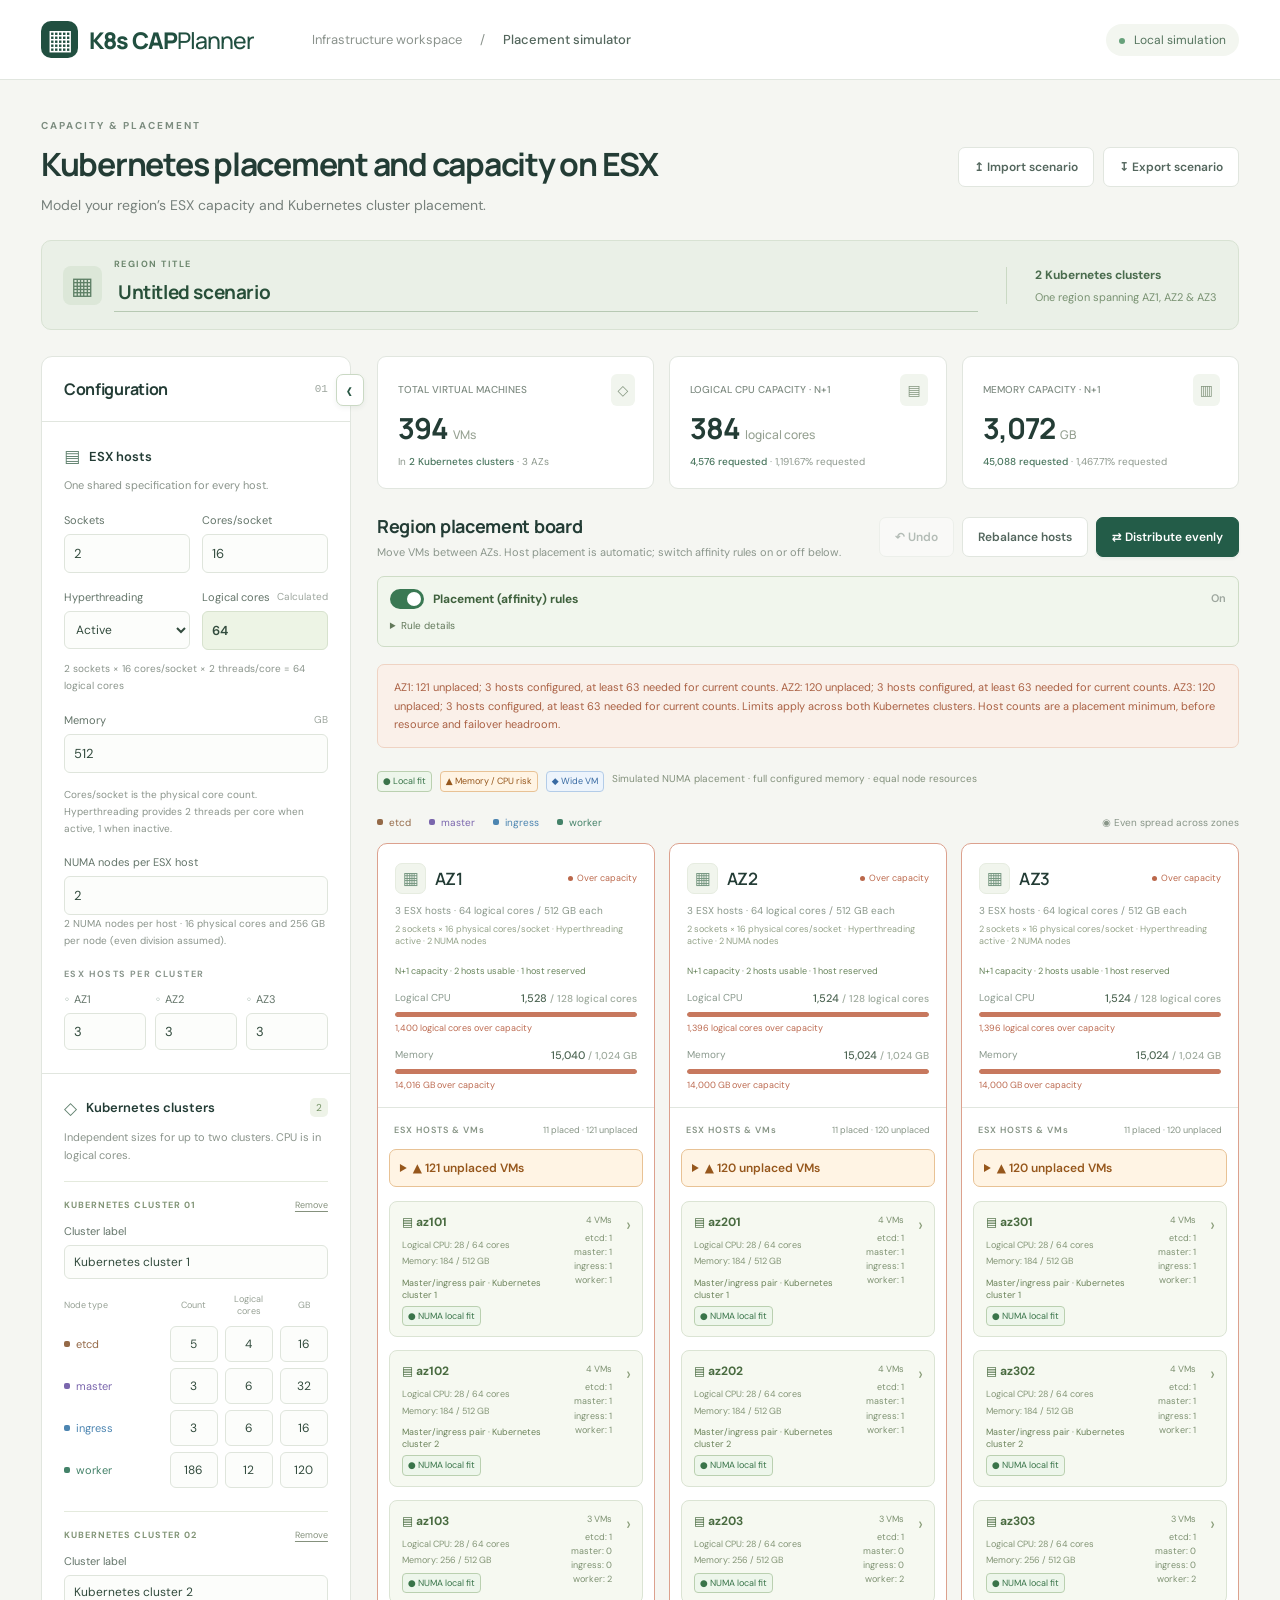
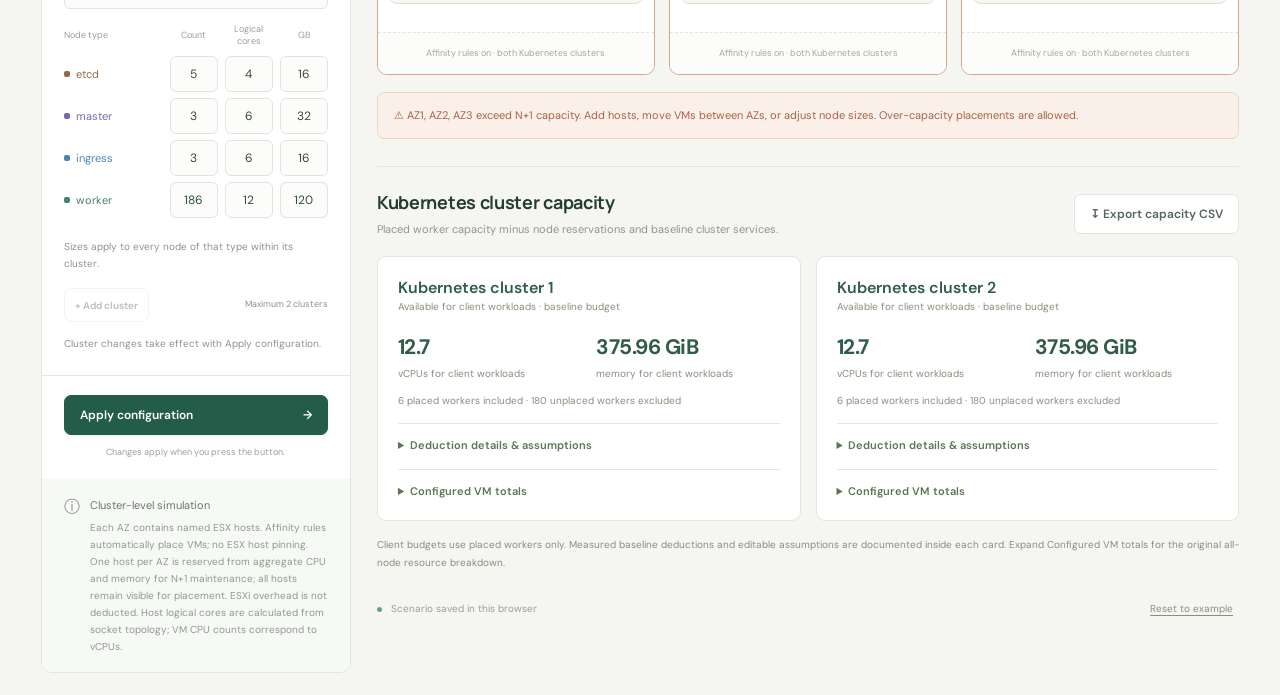
==== az-planner.html @ 89005a1d "Initial code" ====
<!doctype html>
<html lang="en">
<head><meta charset="UTF-8"><meta name="viewport" content="width=device-width, initial-scale=1"><meta name="theme-color" content="#183b33"><title>K8s CAPPlanner · VM placement simulator</title><style>@import url('https://fonts.googleapis.com/css2?family=DM+Sans:wght@400;500;600;700&family=Manrope:wght@400;500;600;700;800&display=swap');
:root{font-family:'DM Sans',system-ui,sans-serif;color:#233c35;background:#f5f6f2;font-synthesis:none;--green:#235c48;--muted:#77817c;--border:#e1e6df;--etcd:#946947;--master:#7a66ad;--ingress:#4c85b1;--worker:#448269}
*{box-sizing:border-box}body{margin:0}button,input,select{font:inherit}button{cursor:pointer}button:disabled{opacity:.4;cursor:default}button:focus-visible,a:focus-visible,input:focus-visible,select:focus-visible{outline:3px solid #87bca5;outline-offset:3px}button,input,select{transition:border-color .15s,background .15s} .topbar{height:80px;background:#fff;border-bottom:1px solid var(--border);display:flex;align-items:center;padding:0 3.2%;gap:58px}.brand{font:800 23px 'Manrope',sans-serif;letter-spacing:-1px;color:#214f40;text-decoration:none;display:flex;align-items:center;gap:0}.brand>span:last-child{font-weight:500}.brand-icon{background:#214f40;color:white;width:37px;height:37px;border-radius:10px;text-align:center;line-height:35px;margin-right:11px;font-size:28px}.nav-label{font-size:13px;color:#8b938d;display:flex;gap:18px}.nav-label strong{color:#53665c;font-weight:500}.local-pill{margin-left:auto;font-size:12px;background:#f3f6f0;padding:8px 13px;border-radius:20px;color:#54735d;white-space:nowrap}i{display:inline-block;width:6px;height:6px;background:#67a17b;border-radius:50%;margin-right:6px}main{max-width:1700px;margin:auto;padding:39px 3.2% 22px}.page-heading{display:flex;justify-content:space-between;align-items:center;margin-bottom:30px;gap:20px}.eyebrow{font-size:10px;font-weight:700;letter-spacing:2px;color:#7d8d80;margin-bottom:10px}h1{font-family:'Manrope',sans-serif;font-weight:700;letter-spacing:-1.25px;font-size:32px;margin:0 0 10px}p{margin:0}.page-heading p{font-size:14px;color:var(--muted)}.file-actions{display:flex;gap:9px}.button{padding:11px 15px;border-radius:7px;border:1px solid var(--border);font-size:12px;font-weight:600;white-space:nowrap;display:inline-flex;align-items:center;justify-content:center;gap:10px;min-height:40px}.button.secondary{background:#fff;color:#53665d}.button.secondary:hover:not(:disabled){background:#edf3ed;border-color:#a8bcae}.button.primary{background:var(--green);border-color:var(--green);color:#fff;box-shadow:0 2px 3px #235c4810}.button.primary:hover{background:#184b39}.workspace{display:grid;grid-template-columns:310px minmax(0,1fr);gap:26px;align-items:start}.configuration{background:#fff;border:1px solid var(--border);border-radius:11px;overflow:hidden}.panel-heading{display:flex;align-items:center;justify-content:space-between;padding:21px 22px;border-bottom:1px solid var(--border)}h2{font-family:'Manrope',sans-serif;font-size:16px;font-weight:700;margin:0;letter-spacing:-.3px}.small-label{font:11px monospace;color:#9ea79f}.configuration section{padding:23px 22px;border-bottom:1px solid var(--border)}.section-heading{display:flex;gap:9px;align-items:center;margin-bottom:9px}h3{font-size:13px;margin:0;font-weight:600}.section-icon{color:#60816e;font-size:17px}.help{font-size:11px;line-height:1.7;color:#8a948b}.two-fields{display:grid;grid-template-columns:1fr 1fr;gap:12px;margin:18px 0 23px}label{font-size:11px;color:#64756a;display:block}label>span{color:#9da69e;float:right;font-size:10px}input[type=number]{width:100%;border:1px solid #dfe5dc;border-radius:6px;padding:10px 9px;background:#fcfdfb;color:#324b3d;font-size:13px;margin-top:7px;min-width:0;appearance:textfield}input[type=number]::-webkit-inner-spin-button{appearance:none}input:hover{border-color:#adc1b2}.field-title{font-size:9px;letter-spacing:1.4px;color:#8a968d;font-weight:700;margin-bottom:12px}.host-counts{display:flex;gap:9px}.host-counts label{flex:1}.host-counts input{padding:9px}.host-counts label>span{float:none;color:#759281;margin-right:4px}.profile-head,.profile-row{display:grid;grid-template-columns:1fr 48px 48px 48px;gap:7px;align-items:center}.profile-head{font-size:9px;color:#97a195;margin:19px 0 9px}.profile-head span:not(:first-child){text-align:center}.profile-row{margin-bottom:8px}.profile-row input{margin:0;padding:9px 5px;text-align:center;font-size:12px}.type-label{font-size:11px;display:flex;gap:6px;align-items:center}.type-dot{width:6px;height:6px;border-radius:2px;background:currentColor}.type-etcd{color:var(--etcd)}.type-master{color:var(--master)}.type-ingress{color:var(--ingress)}.type-worker{color:var(--worker)}.footer-help{margin-top:13px;font-size:10px}.config-footer{padding:19px 22px 21px}.full{width:100%;justify-content:space-between}.config-footer>span{display:block;text-align:center;font-size:9px;color:#99a196;margin-top:11px}.model-note{background:#f7f9f4;padding:17px 22px;display:flex;gap:10px;color:#76917d}.model-note p{font-size:11px;color:#637d6a;line-height:1.7}.model-note small{display:block;font-size:10px;color:#8f9a8b;margin-top:4px}.summary{display:grid;grid-template-columns:repeat(3,1fr);gap:15px;margin-bottom:25px}.stat{background:#fff;border:1px solid var(--border);border-radius:9px;padding:20px;position:relative}.stat-title{font-size:10px;color:#7f8c82;font-weight:500}.stat-icon{position:absolute;top:17px;right:18px;background:#f1f5ee;padding:7px;border-radius:6px;font-size:14px;color:#859780}.stat-number{font-family:'Manrope',sans-serif;font-size:29px;font-weight:700;letter-spacing:-1px;margin:10px 0 7px}.stat-number small{font-size:12px;color:#95a091;letter-spacing:0;font-weight:500;margin-left:5px}.stat-sub{font-size:10px;color:#8d988d}.stat-sub strong{font-weight:500;color:#47745c}.placement-heading{display:flex;justify-content:space-between;gap:12px;align-items:center}.placement-heading h2{font-size:18px}.placement-heading p{font-size:11px;color:#8b968c;margin-top:7px}.board-actions{display:flex;gap:8px}.board-meta{display:flex;align-items:center;justify-content:space-between;margin:24px 0 14px;font-size:10px;color:#889588;gap:10px}.legend{display:flex;gap:18px}.legend span{display:flex;align-items:center;gap:6px}.legend span:before{content:'';background:currentColor;width:6px;height:6px;border-radius:2px}.clusters{display:grid;grid-template-columns:repeat(3,minmax(0,1fr));gap:14px}.cluster{background:#fff;border:1px solid var(--border);border-radius:10px;min-width:0;transition:background .15s,border-color .15s;overflow:hidden}.cluster.drag-over{border-color:#438c6b;background:#edf7ee;box-shadow:0 0 0 2px #6f9d7940}.cluster.over{border-color:#dca18e}.cluster-top{padding:19px 17px 16px;border-bottom:1px solid var(--border)}.cluster-title-row{display:flex;align-items:center;gap:9px}.az-icon{font-size:17px;color:#759680;background:#f1f5ed;border:1px solid #e6ece0;border-radius:7px;width:31px;height:31px;display:grid;place-items:center}.cluster h3{font-family:'Manrope',sans-serif;font-size:17px;letter-spacing:-.5px}.health{margin-left:auto;color:#729a74;font-size:9px;display:flex;align-items:center;gap:4px}.health:before{content:'';width:5px;height:5px;border-radius:50%;background:currentColor}.health.warning{color:#bb684b}.host-caption{font-size:10px;color:#89978a;margin:10px 0 18px}.resource{margin-top:14px}.resource-label{display:flex;justify-content:space-between;align-items:center;font-size:10px;color:#8a998d;margin-bottom:7px}.resource-label strong{color:#4e6654;font-size:11px;font-weight:500}.resource-label strong small{color:#9eaa9d;font-size:10px}.track{height:5px;background:#edf1e8;border-radius:10px;overflow:hidden}.fill{height:100%;background:#729a73;border-radius:10px}.resource.memory .fill{background:#a4b894}.resource.exceeded .fill{background:#c7785e}.resource-foot{font-size:9px;color:#9ba694;margin-top:5px}.resource.exceeded .resource-foot{color:#bc6a50}.vm-area{padding:15px 11px;min-height:385px;max-height:635px;overflow:auto}.vm-list-heading{display:flex;justify-content:space-between;color:#869485;font-size:9px;font-weight:600;letter-spacing:1px;margin:1px 5px 13px}.vm-list-heading span:last-child{letter-spacing:0;font-weight:400}.vm-card{display:grid;grid-template-columns:12px minmax(0,1fr) 22px;align-items:center;gap:5px;padding:10px 8px;margin-bottom:7px;border:1px solid #e5e9e1;border-radius:6px;background:#fff;cursor:grab;border-left:3px solid currentColor;box-shadow:0 1px 2px #253f2903;position:relative}.vm-card:hover{background:#fafcf8;border-color:#bdcfbf}.vm-card.dragging{opacity:.35}.grip{color:#bdc7b8;font-size:13px}.vm-name{font-size:10px;font-weight:600;display:block}.vm-spec{font-size:9px;color:#94a08e;margin-top:4px;display:block}.move-select{width:22px;border:0;color:#8d9b89;background:transparent;padding:1px;cursor:pointer;font-size:10px}.move-select option{color:#233c35}.cluster-bottom{padding:13px 15px;border-top:1px dashed var(--border);font-size:9px;color:#a0aa99;text-align:center;background:#fcfdfb}.empty{padding:65px 15px;text-align:center;font-size:12px;color:#96a28f;line-height:1.8}.board-note{display:flex;gap:9px;align-items:center;font-size:10px;color:#87937f;margin-top:16px;line-height:1.5}.board-note>span{font-size:17px}.canvas-footer{display:flex;justify-content:space-between;margin-top:24px;font-size:10px;color:#97a28e;align-items:center}.canvas-footer i{width:5px;height:5px}.text-button{background:none;border:0;font-size:10px;color:#85917d;text-decoration:underline;text-underline-offset:3px;padding:6px}.capacity-warning{margin-top:17px;padding:13px 16px;border-radius:7px;background:#faf0e9;border:1px solid #efd3c3;color:#aa6144;font-size:11px;line-height:1.7}.error{color:#b25c41;font-size:11px;line-height:1.6;margin-bottom:12px}#toast{position:fixed;bottom:24px;left:50%;transform:translateX(-50%);border-radius:9px;padding:13px 20px;background:#1c493a;color:#fff;font-size:12px;box-shadow:0 5px 20px #183b3320;opacity:0;pointer-events:none;transition:opacity .2s;max-width:90vw;text-align:center;z-index:10}#toast.show{opacity:1}[hidden]{display:none!important}
@media(min-width:1500px){.vm-card{padding:12px 10px}.vm-name{font-size:12px}.vm-spec{font-size:10px}.vm-area{max-height:700px}.profile-row{grid-template-columns:1fr 48px 48px 48px}}
@media(max-width:1150px){.workspace{grid-template-columns:270px minmax(0,1fr);gap:18px}.configuration section,.panel-heading,.config-footer{padding-left:16px;padding-right:16px}.model-note{padding:16px}.cluster-top{padding:15px 11px}.clusters{gap:9px}.health{font-size:8px}.stat{padding:15px}.stat-icon{display:none}.board-actions .button{padding:9px}.nav-label{display:none}h1{font-size:28px}.file-actions .button{font-size:10px}.placement-heading{align-items:start;flex-direction:column;gap:13px}.profile-head,.profile-row{grid-template-columns:1fr 43px 43px 43px;gap:5px}.vm-spec{font-size:8px}}
@media(max-width:850px){main{padding:26px 20px}.topbar{height:65px;padding:0 20px}.workspace{grid-template-columns:1fr}.configuration form{display:grid;grid-template-columns:1fr 1fr}.panel-heading,.config-footer{grid-column:1/-1}.configuration section{padding:20px}.configuration section:first-of-type{border-right:1px solid var(--border)}.model-note{display:none}.config-footer{padding:16px 20px}.full{max-width:300px;margin:auto}.profile-head,.profile-row{grid-template-columns:1fr 48px 48px 48px}.page-heading{align-items:start;flex-direction:column}.page-heading h1{font-size:29px}.placement-heading{flex-direction:row;align-items:center}.vm-spec{font-size:9px}.summary{gap:12px}.vm-area{min-height:200px;max-height:450px}}
@media(max-width:560px){.configuration form{display:block}.configuration section:first-of-type{border-right:0}.clusters{grid-template-columns:1fr}.summary{gap:7px}.stat{padding:14px 10px}.stat-number{font-size:23px}.stat-number small{font-size:9px}.stat-title,.stat-sub{font-size:9px}.placement-heading{flex-direction:column;align-items:start}.legend{gap:13px}.board-meta{align-items:start;flex-direction:column}.vm-area{max-height:340px;min-height:100px}.cluster-top{padding:17px}.vm-name{font-size:12px}.vm-spec{font-size:10px}.cluster-title-row .health{font-size:10px}.local-pill{font-size:10px;padding:7px 10px}.brand{font-size:20px}.page-heading h1{font-size:26px}.canvas-footer{font-size:9px}.board-note{align-items:start}}

.vm-card{touch-action:none;user-select:none}.move-select{touch-action:auto}.drag-ghost{position:fixed;z-index:100;pointer-events:none;box-shadow:0 10px 30px #183b3330;opacity:.95;transform:rotate(2deg)}
.region-bar{display:flex;align-items:center;gap:28px;margin:-4px 0 26px;padding:17px 21px;background:#eaf0e7;border:1px solid #d8e2d3;border-radius:10px}.region-selector{display:flex;gap:12px;align-items:center}.region-icon{width:39px;height:39px;background:#dce7d8;display:grid;place-items:center;border-radius:8px;color:#5e8066;font-size:24px}.region-selector label{font-size:9px;letter-spacing:1.5px;font-weight:700;color:#6d876e}.region-selector select{display:block;background:transparent;border:0;border-bottom:1px solid #b7c9b3;padding:4px 18px 3px 0;margin-top:3px;font-size:19px;font-family:'Manrope',sans-serif;font-weight:700;color:#284f39;letter-spacing:-.4px;min-width:220px;cursor:pointer}.region-context{display:flex;flex-direction:column;gap:7px;border-left:1px solid #cad9c4;padding-left:28px;font-size:11px;color:#789171}.region-context strong{font-size:12px;color:#4a6c4e}.region-saved{margin-left:auto;font-size:9px;color:#8b9e84}.cluster-count{margin-left:auto;background:#eef3e8;color:#769467;border-radius:5px;padding:3px 6px;font-size:10px}.cluster-choice{margin-top:16px}.cluster-choice select,.cluster-label-field input{width:100%;min-width:0;border:1px solid #dfe5dc;border-radius:6px;padding:10px 9px;background:#fcfdfb;color:#324b3d;font-size:12px;margin-top:7px}.cluster-label-field{margin-top:13px}.cluster-editor-actions{display:flex;align-items:center;justify-content:space-between;gap:4px;margin-top:16px}.cluster-editor-actions .button{padding:7px 10px;font-size:10px;min-height:34px}.cluster-editor-actions .text-button{font-size:9px}.k8s-group{margin-bottom:13px;border:1px solid #e0e7da;border-radius:7px;background:#fbfdf8;overflow:hidden}.k8s-group summary{list-style:none;cursor:pointer;padding:13px 11px}.k8s-group summary::-webkit-details-marker{display:none}.k8s-group summary:hover{background:#f0f5eb}.group-heading{display:flex;align-items:start;justify-content:space-between;gap:8px}.group-name{font-size:11px;font-weight:700;line-height:1.5;overflow-wrap:anywhere;min-width:0;color:#496246}.group-total{font-size:9px;white-space:nowrap;color:#759366;padding-top:2px}.group-resources{font-size:10px;color:#8c9e82;margin-top:7px}.group-types{display:grid;grid-template-columns:repeat(2,1fr);gap:8px 12px;font-size:9px;margin-top:14px}.group-types span{display:flex;align-items:center;justify-content:space-between;gap:5px}.group-types strong{font-weight:500;font-size:10px;background:#f1f4ee;min-width:23px;border-radius:4px;text-align:center;padding:2px 5px}.group-open{border-top:1px solid #e7eddf;padding-top:9px;margin-top:12px;font-size:9px;color:#8d9d84;display:flex;justify-content:space-between}.group-open span{transition:transform .15s}.k8s-group[open] .group-open span{transform:rotate(180deg)}.group-vms{padding:0 7px 7px;background:#f8faf5}.group-vms .empty{padding:20px 8px}.vm-area{min-height:0;max-height:635px}.cluster-bottom{line-height:1.6}.capacity-warning{margin-top:17px}
@media(max-width:1150px){.region-saved{display:none}.group-heading{flex-direction:column;gap:3px}.group-types{gap:7px}.group-total{padding-top:0}.group-name{font-size:10px}.group-resources{font-size:9px}}
@media(max-width:850px){.region-bar{gap:18px;padding:14px 16px}.region-context{padding-left:18px}.region-selector select{font-size:17px;min-width:190px}.group-heading{flex-direction:row}.group-name{font-size:11px}.vm-area{max-height:530px}}
@media(max-width:560px){.region-bar{flex-wrap:wrap;gap:16px}.region-selector{width:100%}.region-context{border-left:0;padding-left:0}.region-context span{font-size:10px}.region-selector select{min-width:220px}.group-name{font-size:12px}.group-resources{font-size:11px}.vm-area{max-height:500px}.cluster-choice select,.cluster-label-field input{font-size:13px}}

.cluster-editor{border:0;border-top:1px solid #e4eadd;padding:14px 0 1px;margin:16px 0 0;min-width:0}.cluster-editor legend{position:absolute;width:1px;height:1px;overflow:hidden;clip-path:inset(50%)}.editor-heading{display:flex;align-items:center;justify-content:space-between}.editor-number{font-size:9px;font-weight:700;letter-spacing:1px;color:#829577}.editor-heading .text-button{font-size:9px;padding:3px 0}.cluster-editor .cluster-label-field{margin-top:10px}.cluster-editor .profile-head{margin-top:14px}.cluster-editor .profile-row{margin-bottom:6px}.vm-cluster-label{display:table;margin-top:5px;border:1px solid #e2e9db;border-radius:4px;background:#f2f6ed;padding:3px 5px;font-size:9px;color:#708567;overflow-wrap:anywhere;max-width:100%;line-height:1.3}.vm-card{align-items:center}.vm-card>div{min-width:0}.vm-area{min-height:350px;max-height:850px}.vm-spec{margin-top:6px}.cluster-editor-actions .help{font-size:9px}.cluster-editor .cluster-label-field input{padding:8px 9px}
@media(max-width:850px){.vm-area{max-height:650px}.configuration form{align-items:start}.vm-cluster-label{font-size:9px}}
@media(max-width:560px){.vm-area{min-height:180px;max-height:500px}.vm-cluster-label{font-size:10px}}

.esx-host{border:1px solid #dbe4d4;background:#f6f9f1;border-radius:8px;margin:0 0 13px;padding:11px 8px 4px}.esx-host-heading{display:flex;justify-content:space-between;gap:5px;align-items:center;font-size:9px;color:#7d9171;margin:0 3px 8px}.host-name{font-size:12px;font-weight:700;color:#496b40}.host-resources{display:flex;flex-direction:column;gap:5px;font-size:9px;color:#839576;margin:0 3px 11px}.host-over{border-color:#d6a18a;background:#fff8f1}.host-exceeded{color:#b4694c}.esx-host.drag-over{border-color:#438c6b;box-shadow:0 0 0 2px #6f9d7940;background:#e6f2df}.empty-host{font-size:9px;padding:8px 4px 12px;color:#95a185}.pin-badge{display:inline-block;font-size:8px;font-weight:500;color:#9a794d;background:#f8efd8;border:1px solid #ebddbc;border-radius:3px;padding:2px 4px;margin-left:3px}.vm-placement{margin-top:7px}.pin-control{font-size:8px;display:flex;align-items:center;gap:5px;color:#8c9a7f}.pin-select{border:1px solid #e1e7d9;border-radius:4px;background:#fafcf7;color:#66835a;font-size:9px;padding:3px 4px;max-width:100%;min-width:0;flex:1;cursor:pointer}.worker-placement{font-size:8px;color:#98a68c}.vm-area{max-height:1000px}.board-actions{flex-wrap:wrap}.vm-name{line-height:1.6}
@media(max-width:1150px){.host-name{font-size:11px}.esx-host-heading{align-items:start;flex-direction:column}.board-actions .button{font-size:10px}.vm-area{max-height:900px}}
@media(max-width:850px){.vm-area{max-height:750px}.pin-control{flex-direction:column;align-items:start}.pin-select{width:100%}}
@media(max-width:560px){.vm-area{max-height:550px}.esx-host-heading{flex-direction:row}.pin-control{flex-direction:row;align-items:center}.pin-select{width:auto}}

.host-policy,.vm-host-control{display:flex;align-items:center;gap:6px;font-size:9px;color:#839778}.host-policy{margin:3px 3px 11px}.dedication-select,.vm-host-select{min-width:0;flex:1;width:100%;border:1px solid #d7e2ce;border-radius:5px;padding:5px;background:#fff;color:#5f7b52;font-size:10px;cursor:pointer}.dedicated-host{border-color:#9caf88;background:#edf4e5}.dedication-label{font-size:9px;color:#6a8259;margin:0 3px 10px;overflow-wrap:anywhere}.vm-card[draggable=false]{cursor:default}.vm-host-control{font-size:8px}.vm-host-select{padding:3px;font-size:9px}

.topology-fields{margin:-6px 0 10px}.topology-fields select{display:block;width:100%;min-height:38px;margin-top:7px;border:1px solid #dfe5dc;border-radius:6px;padding:9px 7px;font-size:12px;color:#324b3d;background:#fcfdfb}.topology-help{margin-bottom:19px;font-size:10px}.host-topology{display:block;margin-top:6px;font-size:9px;color:#93a288}

details.esx-host{padding:0;overflow:hidden}.host-summary{list-style:none;padding:12px 12px 10px;cursor:pointer;position:relative}.host-summary::-webkit-details-marker{display:none}.host-summary:after{content:'›';position:absolute;right:11px;top:11px;font-size:18px;color:#8b9f7b;transition:transform .15s}.esx-host[open]>.host-summary:after{transform:rotate(90deg)}.host-summary .esx-host-heading{padding-right:18px;margin:0 0 9px;flex-direction:row;align-items:center}.host-summary .host-name{font-size:12px}.host-summary .host-resources{margin:0;line-height:1.5;gap:3px}.host-summary .dedication-label{margin:8px 0 0;font-size:9px}.host-summary:hover{background:#e9f1e0}.host-summary:focus-visible{outline:3px solid #87bca5;outline-offset:-3px}.host-expanded{border-top:1px solid #dbe4d4;padding:11px 8px 4px}.host-expanded .host-policy{margin-top:0}

#host-logical-cores{display:block;margin-top:7px;min-height:38px;padding:10px 9px;border:1px solid #d7e2ce;border-radius:6px;background:#edf4e5;font-size:13px;font-weight:600;color:#324b3d}.configuration .field-title{margin-top:19px}

.numa-config{margin-top:18px}.numa-legend{display:flex;flex-wrap:wrap;gap:8px;align-items:center;margin-top:18px}.numa-legend small{font-size:10px;color:#83917c}.numa-badge{display:inline-block;border:1px solid;border-radius:4px;padding:3px 5px;font-size:9px;line-height:1.4;margin-top:5px}.numa-badge.fit{color:#397449;background:#edf6eb;border-color:#bad0b0}.numa-badge.risk{color:#96571c;background:#fff4e4;border-color:#e8c295}.numa-badge.wide{color:#386aa2;background:#edf4fc;border-color:#b3cce8}.vm-numa{display:flex;flex-wrap:wrap;gap:3px;margin-top:6px}.vm-numa>span:first-child{width:100%;font-size:8px;color:#85957d}.vm-numa .numa-badge{font-size:8px;margin-top:0}.numa-estimate{margin:12px 3px;border-top:1px solid #dbe4d4;padding-top:10px}.numa-estimate-heading{font-size:10px;color:#627c55;font-weight:600;margin-bottom:7px}.numa-nodes{display:grid;grid-template-columns:repeat(2,minmax(0,1fr));gap:6px}.numa-node{display:flex;flex-direction:column;gap:4px;font-size:8px;line-height:1.5;padding:8px;border:1px solid #bad0b0;background:#f7fbf2;border-radius:5px;color:#627f56;overflow-wrap:anywhere}.numa-node strong{font-size:10px}.numa-node.risk{background:#fff4e4;border-color:#e8c295;color:#96571c}.numa-estimate p{font-size:8px;color:#87967e;line-height:1.6;margin-top:7px}

.affinity-policy{margin-top:17px;padding:12px;border:1px solid #cedcc6;border-radius:7px;background:#f1f6ed;display:flex;flex-direction:column;gap:7px;font-size:11px;color:#57734d}.affinity-policy span{font-size:10px;line-height:1.6}.unplaced-vms{border:1px solid #e8c295;background:#fff4e4;border-radius:7px;padding:10px;margin-bottom:14px}.unplaced-vms summary{font-size:12px;color:#96571c;font-weight:600;cursor:pointer}.unplaced-vms>p{font-size:10px;color:#96571c;line-height:1.6;margin:9px 0}

.affinity-toggle{display:flex;align-items:center;gap:9px;cursor:pointer;color:#3f613d;font-size:12px}.affinity-toggle input{appearance:none;width:34px;height:20px;border-radius:12px;background:#a1aaa0;position:relative;flex-shrink:0;margin:0;cursor:pointer}.affinity-toggle input:before{content:'';position:absolute;left:3px;top:3px;width:14px;height:14px;background:#fff;border-radius:50%;transition:transform .15s}.affinity-toggle input:checked{background:#3a7853}.affinity-toggle input:checked:before{transform:translateX(14px)}#affinity-toggle-state{margin-left:auto;font-size:11px;font-weight:600}.affinity-policy p{font-size:10px;line-height:1.6}.affinity-policy.rules-off{background:#f3f4f2;border-color:#d6dbd3;color:#717c6d}

.affinity-details{margin-top:1px}.affinity-details>summary{cursor:pointer;font-size:10px;width:fit-content;color:#62785a;padding:2px 0}.affinity-details>summary:focus-visible{outline:3px solid #87bca5;outline-offset:3px}.affinity-details-body{border-top:1px solid #d8e2d2;margin-top:9px;padding-top:10px;font-size:11px;line-height:1.7}.affinity-details-body ol{margin:10px 0;padding-left:20px}.affinity-details-body li{margin-bottom:7px}.affinity-details-body p+p{margin-top:10px}.affinity-policy .affinity-details-body p{font-size:11px}

.potential-capacity{margin-top:27px;padding-top:23px;border-top:1px solid var(--border)}.potential-capacity .placement-heading p{line-height:1.6}.cluster-capacity-cards{display:grid;grid-template-columns:repeat(auto-fit,minmax(260px,1fr));gap:15px;margin-top:18px}.capacity-card{padding:20px;background:#fff;border:1px solid var(--border);border-radius:9px;min-width:0}.capacity-card h3{font-size:16px;color:#315d48;overflow-wrap:anywhere}.capacity-kpis{display:grid;grid-template-columns:1fr 1fr;gap:15px;margin:18px 0 10px}.capacity-kpis strong{display:block;font-size:21px;letter-spacing:-.5px}.capacity-kpis span,.capacity-small{font-size:10px;color:#83907c;line-height:1.7}.capacity-card table{border-collapse:collapse;width:100%;font-size:11px;margin-top:13px}.capacity-card caption{text-align:left;color:#87917f;font-size:10px;margin-bottom:5px}.capacity-card th,.capacity-card td{padding:7px 3px;border-bottom:1px solid #e8ede4;text-align:right}.capacity-card th:first-child{text-align:left}.capacity-card thead th{color:#85937b;font-size:10px;font-weight:500}.capacity-card tbody th{font-weight:500}.capacity-assumptions{font-size:10px;color:#83907c;line-height:1.8;margin-top:15px}

.capacity-card tfoot th,.capacity-card tfoot td{font-weight:700;border-top:2px solid #dbe4d4;border-bottom:0;color:#315d48}

.scenario-files{min-width:280px;max-width:390px;width:100%;flex-shrink:0}.scenario-files>label{font-size:9px;letter-spacing:1.1px;font-weight:600;color:#81907e}.scenario-files>input{width:100%;border:1px solid #dbe3d5;border-radius:6px;padding:10px 12px;background:#fff;color:#324b3d;font-size:13px;margin-top:7px}.scenario-files .file-actions{margin-top:9px}.scenario-files>span{display:block;font-size:9px;color:#8c9886;margin-top:7px;line-height:1.6}@media(max-width:1150px){.page-heading{flex-wrap:wrap}.scenario-files{max-width:390px}}

.client-budget strong{color:#315d48}.deduction-details,.configured-capacity{border-top:1px solid var(--border);margin-top:14px;padding-top:12px;font-size:11px;line-height:1.7}.deduction-details>summary,.configured-capacity>summary{cursor:pointer;color:#5a7650;font-weight:600}.deduction-body p{font-size:10px;color:#7d8976;line-height:1.8;margin:10px 0}.deduction-body h4{font-size:11px;margin:17px 0 7px}.deduction-fields{display:grid;grid-template-columns:1fr 1fr;gap:12px;margin-top:10px}.deduction-fields input{font-size:11px}.budget-warning{font-size:10px;line-height:1.7;color:#a26434;background:#fff4e4;border-radius:5px;padding:8px;margin-top:10px}.configured-capacity>p{margin-top:9px}

.deduction-save{margin-top:12px;font-size:10px}

.host-summary{display:flow-root}.host-vm-summary{float:right;margin-right:18px;margin-left:10px;min-width:48px;font-size:9px;color:#7d9171;text-align:right}.host-vm-total{display:block;margin-bottom:6px}.host-type-counts{display:flex;flex-direction:column;gap:2px;line-height:1.35;font-variant-numeric:tabular-nums}.host-summary .host-resources,.host-summary .dedication-label{margin-right:76px}.host-summary .esx-host-heading{padding-right:0}

.nplus-one-note{font-size:9px;color:#66835a;margin:10px 0 14px}

.configuration-drawer{position:relative;min-width:0}
.configuration-toggle{position:absolute;right:-13px;top:18px;z-index:2;width:28px;min-height:32px;padding:2px;border:1px solid #cad9c4;border-radius:7px;background:#fff;color:#285744;box-shadow:0 2px 5px #183b3310;cursor:pointer;display:flex;align-items:center;justify-content:center;gap:10px}
.configuration-toggle-arrow{font-size:25px;line-height:1}
.configuration-toggle-label{display:none}
.configuration-toggle:hover{background:#eaf0e7}
.configuration-toggle:focus-visible{outline:3px solid #87bca5;outline-offset:3px}
.workspace.configuration-collapsed{grid-template-columns:36px minmax(0,1fr)}
.configuration-collapsed .configuration-toggle{position:sticky;top:16px;width:36px;min-height:152px;flex-direction:column;padding:10px 4px}
.configuration-collapsed .configuration-toggle-label{display:block;writing-mode:vertical-rl;font-size:11px;font-weight:600;letter-spacing:.3px}
.configuration[hidden]{display:none}
.canvas{min-width:0}

.host-expanded{container-type:inline-size}
.numa-container-view{padding:4px 0}
.numa-placement-grid{display:grid;grid-template-columns:repeat(2,minmax(0,1fr));gap:8px;align-items:stretch}
.numa-node-container{min-width:0;border:1px solid #c5d8ba;border-radius:7px;background:#f6faef;overflow:hidden}
.numa-node-head{padding:10px 8px;border-bottom:1px solid #dce6d4}
.numa-node-head h4{margin:0 0 5px;color:#496b40;font-size:12px}
.numa-node-head p{font-size:9px;color:#718265;margin:0 0 12px;line-height:1.5}
.numa-resource{margin:10px 0 0;font-size:10px;color:#506e49}
.numa-resource-label{display:flex;flex-direction:column;gap:4px;line-height:1.5}
.numa-resource-label strong{font-size:10px}
.numa-track{height:6px;background:#e3eadc;border-radius:3px;overflow:hidden;margin:5px 0 3px}
.numa-track span{display:block;height:100%;background:#7f9f71}
.numa-track span.over{background:#b8753a}
.numa-percent{font-size:9px;color:#76866c}
.numa-local-vms{padding:8px 5px;min-height:75px}
.numa-local-vms .vm-card{display:block;padding:9px 21px 9px 7px;margin-bottom:8px;overflow-wrap:anywhere}
.numa-local-vms .grip{display:none}
.numa-local-vms .move-select{position:absolute;top:9px;right:2px;width:18px}
.numa-local-vms .vm-name{font-size:11px}
.numa-local-vms .vm-spec{font-size:9px;line-height:1.6}
.numa-local-vms .vm-placement{line-height:1.5}
.numa-spanning{grid-column:1/-1;min-width:0;border:1px solid #adc7e2;background:#edf4fc;padding:9px;border-radius:7px}
.numa-spanning.memory-spanning{border-color:#e1bc87;background:#fff5e5}
.numa-span-heading{font-size:10px;font-weight:600;color:#416d9b;margin-bottom:8px}
.memory-spanning .numa-span-heading{color:#96571c}
.numa-span-allocations{display:grid;grid-template-columns:repeat(auto-fit,minmax(100px,1fr));gap:8px;margin-top:9px}
.numa-span-allocations>div{display:flex;flex-direction:column;gap:5px;font-size:10px;color:#55718a;line-height:1.5;padding:3px 8px;border-left:1px dashed #adc7e2}
.memory-spanning .numa-span-allocations>div{color:#8c6736;border-color:#e1bc87}
.numa-planning-note{font-size:9px;color:#87967e;line-height:1.6;margin:10px 2px 3px}
@container(max-width:260px){.numa-placement-grid{grid-template-columns:1fr}.numa-local-vms .vm-card{padding-right:25px}.numa-resource-label{flex-direction:row;justify-content:space-between;flex-wrap:wrap}}

.scenario-files{min-width:0;width:auto;max-width:none}.scenario-files .file-actions{margin-top:0}
.region-selector{flex:1;min-width:0}.region-selector .region-icon{flex-shrink:0}.region-selector label{flex:1;min-width:0}
.region-selector #scenario-title{display:block;width:100%;min-width:0;background:transparent;border:0;border-bottom:1px solid #b7c9b3;padding:6px 4px;margin-top:3px;font-size:19px;font-family:'Manrope',sans-serif;font-weight:700;color:#284f39;letter-spacing:-.4px}
.region-context{flex-shrink:0}
@media(max-width:560px){.region-bar{align-items:stretch}.region-selector{flex-basis:100%}.region-selector #scenario-title{font-size:16px}.scenario-files{width:100%}.region-context{flex-shrink:1}}
</style></head>
<body>
<header class="topbar"><a class="brand" href="#" aria-label="K8s CAPPlanner home"><span class="brand-icon">▦</span> K8s CAP<span>Planner</span></a><div class="nav-label">Infrastructure workspace <span>/</span> <strong>Placement simulator</strong></div><span class="local-pill"><i></i> Local simulation</span></header>
<main>
  <div class="page-heading"><div><div class="eyebrow">CAPACITY & PLACEMENT</div><h1>Kubernetes placement and capacity on ESX</h1><p>Model your region’s ESX capacity and Kubernetes cluster placement.</p></div><div class="scenario-files"><div class="file-actions"><button id="import-button" class="button secondary">↥ Import scenario</button><button id="export-button" class="button secondary">↧ Export scenario</button><input type="file" id="import-file" accept=".json,application/json" hidden></div></div></div>
  <div class="region-bar"><div class="region-selector"><span class="region-icon">▦</span><label for="scenario-title">REGION TITLE<input id="scenario-title" type="text" maxlength="120" placeholder="Untitled scenario"></label></div><div class="region-context"><strong id="region-clusters"></strong><span>One region spanning AZ1, AZ2 & AZ3</span></div></div>
  <div class="workspace">
    <div class="configuration-drawer"><button id="configuration-toggle" class="configuration-toggle" type="button" aria-controls="configuration-panel" aria-expanded="true" aria-label="Collapse Configuration panel" title="Collapse Configuration panel"><span class="configuration-toggle-arrow" aria-hidden="true">‹</span><span class="configuration-toggle-label" aria-hidden="true">Configuration</span></button><aside class="configuration" id="configuration-panel">
      <form id="config-form">
        <div class="panel-heading"><h2>Configuration</h2><span class="small-label">01</span></div>
        <section><div class="section-heading"><span class="section-icon">▤</span><h3>ESX hosts</h3></div><p class="help">One shared specification for every host.</p><div class="two-fields"><label>Sockets<input name="host.sockets" type="number" min="1" max="1000000" step="1" required></label><label>Cores/socket<input name="host.coresPerSocket" aria-label="Physical cores per socket" type="number" min="1" max="1000000" step="1" required></label></div><div class="two-fields topology-fields"><label>Hyperthreading<select name="host.hyperthreading" aria-label="Hyperthreading"><option value="active">Active</option><option value="inactive">Inactive</option></select></label><label for="host-logical-cores">Logical cores <span>Calculated</span><output id="host-logical-cores" name="host.cpu" aria-live="polite"></output></label></div><p id="host-cpu-formula" class="help topology-help">Sockets × physical cores/socket × threads/core</p><label>Memory <span>GB</span><input name="host.memory" type="number" min="0.01" max="1000000" step="any" required></label><p class="help footer-help">Cores/socket is the physical core count. Hyperthreading provides 2 threads per core when active, 1 when inactive.</p><label class="numa-config">NUMA nodes per ESX host<input name="host.numaNodes" aria-label="NUMA nodes per ESX host" type="number" min="1" max="64" step="1" required></label><p id="numa-topology-help" class="help topology-help">CPU cores and memory are assumed evenly divided between NUMA nodes.</p><div class="field-title">ESX HOSTS PER CLUSTER</div><div id="host-counts" class="host-counts"></div></section>
        <section class="k8s-config"><div class="section-heading"><span class="section-icon">◇</span><h3>Kubernetes clusters</h3><span id="draft-count" class="cluster-count"></span></div><p class="help">Independent sizes for up to two clusters. CPU is in logical cores.</p><div id="cluster-editors"></div><p class="help footer-help">Sizes apply to every node of that type within its cluster.</p><div class="cluster-editor-actions"><button id="add-cluster" type="button" class="button secondary">+ Add cluster</button><span class="help">Maximum 2 clusters</span></div><p class="help footer-help">Cluster changes take effect with Apply configuration.</p></section>
        <div class="config-footer"><p id="config-error" class="error" role="alert" hidden></p><button type="submit" class="button primary full">Apply configuration <span>→</span></button><span id="config-status">Changes apply when you press the button.</span></div>
      </form>
      <div class="model-note"><span>ⓘ</span><p>Cluster-level simulation<br><small>Each AZ contains named ESX hosts. Affinity rules automatically place VMs; no ESX host pinning. One host per AZ is reserved from aggregate CPU and memory for N+1 maintenance; all hosts remain visible for placement. ESXi overhead is not deducted. Host logical cores are calculated from socket topology; VM CPU counts correspond to vCPUs.</small></p></div>
    </aside></div>
    <div class="canvas">
      <div class="summary" id="summary"></div>
      <section class="placement">
        <div class="placement-heading"><div><h2>Region placement board</h2><p>Move VMs between AZs. Host placement is automatic; switch affinity rules on or off below.</p></div><div class="board-actions"><button id="undo" class="button secondary" disabled>↶ Undo</button><button id="balance-workers" class="button secondary">Rebalance hosts</button><button id="balance" class="button primary">⇄ Distribute evenly</button></div></div>
        <div class="affinity-policy" id="affinity-policy"><label class="affinity-toggle"><input id="affinity-toggle" type="checkbox" role="switch" aria-label="Placement (affinity) rules" aria-describedby="affinity-toggle-help"><strong>Placement (affinity) rules</strong><span id="affinity-toggle-state">On</span></label><details class="affinity-details"><summary>Rule details</summary><div class="affinity-details-body"><p>When enabled, these limits apply across both Kubernetes clusters within each AZ:</p><ol id="affinity-rule-description"><li><strong>Etcd separation:</strong> At most one etcd VM per ESX host. It may share with other VM types.</li><li><strong>Master/ingress pairing:</strong> Matching node numbers within the same Kubernetes cluster stay together, such as master-01 and ingress-01. Moving either to another AZ moves its partner too.</li><li><strong>Pair separation:</strong> At most one master/ingress pair per ESX host.</li><li><strong>Workers with a pair:</strong> At most one worker on a host containing a master/ingress pair.</li><li><strong>Other workers:</strong> At most two workers on a host without a master/ingress pair.</li></ol><p id="affinity-toggle-help"><strong>Turning off:</strong> Immediately redistributes all VMs across the hosts in their current AZs without pairing, etcd separation, or per-host VM count limits. Previously unplaced VMs can be assigned. VM counts, sizes, and cluster labels are retained. Capacity warnings and NUMA estimates remain active.</p><p><strong>Turning on:</strong> Recalculates placement under all five rules. Ingress VMs follow their matching master’s AZ. VMs that cannot satisfy the rules remain visible as unplaced. This does not restore the previous host arrangement.</p><p>ESX hosts are assigned automatically in both modes; VMs are never pinned to a host.</p></div></details></div><div id="affinity-warning" class="capacity-warning" role="status" hidden></div><div class="numa-legend" aria-label="NUMA status legend"><span class="numa-badge fit">● Local fit</span><span class="numa-badge risk">▲ Memory / CPU risk</span><span class="numa-badge wide">◆ Wide VM</span><small>Simulated NUMA placement · full configured memory · equal node resources</small></div><div class="board-meta"><div class="legend"><span class="type-etcd">etcd</span><span class="type-master">master</span><span class="type-ingress">ingress</span><span class="type-worker">worker</span></div><span id="spread-label"></span></div>
        <div class="clusters" id="clusters"></div>
      </section>
      <div id="capacity-warning" class="capacity-warning" role="status" hidden></div>
      <section class="potential-capacity" aria-labelledby="potential-heading"><div class="placement-heading"><div><h2 id="potential-heading">Kubernetes cluster capacity</h2><p>Placed worker capacity minus node reservations and baseline cluster services.</p></div><button id="export-capacity" type="button" class="button secondary">↧ Export capacity CSV</button></div><div id="cluster-capacity-cards" class="cluster-capacity-cards"></div><p class="capacity-assumptions">Client budgets use placed workers only. Measured baseline deductions and editable assumptions are documented inside each card. Expand Configured VM totals for the original all-node resource breakdown.</p></section><footer class="canvas-footer"><span><i></i> <span id="save-status">Scenario saved in this browser</span></span><button id="reset" class="text-button">Reset to example</button></footer>
    </div>
  </div>
</main>
<div id="toast" role="status" aria-live="polite"></div>
<script type="module">
const TYPES = ['etcd', 'master', 'ingress', 'worker'];
const AZS = ['AZ1', 'AZ2', 'AZ3'];
const REGION_TYPES = { presentation: 'Presentation tier', mid: 'Mid-tier' };
function defaultDeductions() { return {nodeCpu:0.5,nodeMemoryGiB:(92677260*1024-85861471162)/2**30,servicesCpu:56.295,servicesMemoryGiB:244.075}; }
function defaultCluster(id, label) {
  return { id, label, deductions:defaultDeductions(), profiles: {
    etcd: { count: 5, cpu: 4, memory: 16 }, master: { count: 3, cpu: 6, memory: 32 },
    ingress: { count: 3, cpu: 6, memory: 16 }, worker: { count: 186, cpu: 12, memory: 120 }
  } };
}
function defaults() {
  return { schemaVersion: 6, title: 'Untitled scenario', affinityEnabled: true, regionType: 'presentation', host: { cpu: 64, memory: 512, sockets: 2, coresPerSocket: 16, numaNodes: 2, hyperthreading: true }, hosts: [3, 3, 3],
    clusters: [defaultCluster('k8s-1', 'Kubernetes cluster 1'), defaultCluster('k8s-2', 'Kubernetes cluster 2')], vms: [] };
}
function positive(n, integer = false) { return Number.isFinite(n) && n > 0 && n <= 1000000 && (!integer || Number.isInteger(n)); }
function logicalCores(host) { return host.sockets * host.coresPerSocket * (host.hyperthreading ? 2 : 1); }
function scenarioFilename(title) {
  const name=title.normalize('NFKD').replace(/[\u0300-\u036f]/g,'').toLowerCase().replace(/[^a-z0-9]+/g,'-').replace(/^-|-$/g,'');
  return `${name||'scenario'}.json`;
}
function validateConfig(s) {
  if (typeof s?.title !== 'string' || !s.title.trim() || s.title.length>120) throw Error('Give the scenario a title of 1–120 characters.');
  if (typeof s?.affinityEnabled !== 'boolean') throw Error('Placement rules must be on or off.');
  if (!s || !positive(s.host?.cpu, true) || !positive(s.host?.memory)) throw Error('Enter positive host logical CPU cores and memory (up to 1,000,000).');
  if (!positive(s.host.sockets,true) || !positive(s.host.coresPerSocket,true) || typeof s.host.hyperthreading!=='boolean') throw Error('Enter positive whole-number sockets and physical cores per socket, and select hyperthreading Active or Inactive.');
  if (!Number.isInteger(s.host.numaNodes) || s.host.numaNodes<1 || s.host.numaNodes>64 || (s.host.sockets*s.host.coresPerSocket)%s.host.numaNodes!==0) throw Error('NUMA nodes per host must be 1–64 and divide the host physical core count evenly.');
  if (s.host.cpu !== logicalCores(s.host)) throw Error('Logical cores must equal sockets × physical cores per socket × threads per core (2 when hyperthreading is active, otherwise 1).');
  if (!Array.isArray(s.hosts) || s.hosts.length !== 3 || !s.hosts.every(n => positive(n, true) && n <= 10000)) throw Error('Each AZ needs 1–10,000 hosts.');
  if (!Object.hasOwn(REGION_TYPES, s.regionType)) throw Error('Choose Presentation tier or Mid-tier for the region.');
  if (!Array.isArray(s.clusters) || !s.clusters.length || s.clusters.length > 2) throw Error('Define one or two Kubernetes clusters.');
  let total = 0;
  const ids = new Set();
  for (const cluster of s.clusters) {
    if (!cluster || typeof cluster.id !== 'string' || !/^k8s-[a-zA-Z0-9-]{1,64}$/.test(cluster.id) || ids.has(cluster.id)) throw Error('Kubernetes clusters need unique valid IDs.');
    ids.add(cluster.id);
    const deductions=cluster.deductions??defaultDeductions();
    if (!['nodeCpu','nodeMemoryGiB','servicesCpu','servicesMemoryGiB'].every(k=>Number.isFinite(deductions[k])&&deductions[k]>=0&&deductions[k]<=1000000)) throw Error('Capacity deductions must be numbers between 0 and 1,000,000.');
    if (typeof cluster.label !== 'string' || !cluster.label.trim() || cluster.label.length > 80) throw Error('Give each Kubernetes cluster a label of 1–80 characters.');
    for (const type of TYPES) {
      const p = cluster.profiles?.[type];
      if (!p || !Number.isInteger(p.count) || p.count < 0 || !positive(p.cpu) || !positive(p.memory)) throw Error('VM counts must be whole numbers at or above zero; CPU and memory must be positive.');
      total += p.count;
    }
  }
  if (total < 1 || total > 3000) throw Error('Define between 1 and 3,000 VMs across the region.');
  return true;
}
function reconcile(config, previous = [], {balanceWorkers=true}={}) {
  validateConfig(config);
  const old = new Map(previous.map(v => [v.id, v]));
  const vms = [];
  for (const cluster of config.clusters) for (const type of TYPES) for (let i = 1; i <= cluster.profiles[type].count; i++) {
    const name = `${type}-${String(i).padStart(2, '0')}`;
    const id = `${cluster.id}:${name}`;
    const prior = old.get(id);
    const az = prior?.az ?? ((i - 1) % 3);
    vms.push({ id, clusterId: cluster.id, name, type, az, host: prior?.host ?? null });
  }
  return assignHosts({ ...config, schemaVersion: 6, vms }, {balanceWorkers});
}
function profileFor(state, vm) { return state.clusters.find(c => c.id === vm.clusterId).profiles[vm.type]; }
function usage(state, az) {
  const vms = state.vms.filter(v => v.az === az);
  const cpu = vms.reduce((n, v) => n + profileFor(state, v).cpu, 0);
  const memory = vms.reduce((n, v) => n + profileFor(state, v).memory, 0);
  const availableHosts = Math.max(0, state.hosts[az] - 1);
  const capacity = { cpu: state.host.cpu * availableHosts, memory: state.host.memory * availableHosts };
  return { vms, cpu, memory, capacity, over: cpu > capacity.cpu || memory > capacity.memory };
}
function hostName(az, index) { return `az${az+1}${String(index+1).padStart(2,'0')}`; }
function hostUsage(state, az, host) {
  const vms = state.vms.filter(v=>v.az===az && v.host===host);
  const cpu=vms.reduce((n,v)=>n+profileFor(state,v).cpu,0);
  const memory=vms.reduce((n,v)=>n+profileFor(state,v).memory,0);
  return {vms,cpu,memory,capacity:{...state.host},over:cpu>state.host.cpu || memory>state.host.memory};
}
function pairedVM(state, vm) {
  if(!['master','ingress'].includes(vm.type))return null;
  const other=vm.type==='master'?'ingress':'master';
  return state.vms.find(v=>v.clusterId===vm.clusterId&&v.name===vm.name.replace(vm.type,other))??null;
}
function assignHosts(state) {
  const next=structuredClone(state);delete next.dedications;
  // Host assignments are calculated each time, never affinity/pinning metadata.
  next.vms.forEach(v=>{v.host=null;delete v.pinned;});
  if(!next.affinityEnabled) {
    for(let az=0;az<3;az++) {
      const loads=Array.from({length:next.hosts[az]},(_,host)=>({host,cpu:0,memory:0,count:0}));
      const members=next.vms.filter(v=>v.az===az).sort((a,b)=>profileFor(next,b).cpu-profileFor(next,a).cpu || profileFor(next,b).memory-profileFor(next,a).memory || a.id.localeCompare(b.id));
      for(const vm of members) {
        const p=profileFor(next,vm);
        loads.sort((a,b)=>Number(a.cpu+p.cpu>next.host.cpu||a.memory+p.memory>next.host.memory)-Number(b.cpu+p.cpu>next.host.cpu||b.memory+p.memory>next.host.memory) || a.cpu-b.cpu || a.memory-b.memory || a.count-b.count || a.host-b.host);
        const l=loads[0];vm.host=l.host;l.cpu+=p.cpu;l.memory+=p.memory;l.count++;
      }
    }
    return next;
  }
  for(const vm of next.vms.filter(v=>v.type==='ingress')) {const mate=pairedVM(next,vm);if(mate)vm.az=mate.az;}
  for(let az=0;az<3;az++) {
    const loads=Array.from({length:next.hosts[az]},(_,host)=>({host,cpu:0,memory:0,pair:0,etcd:0,worker:0}));
    const add=(vm,l)=>{const p=profileFor(next,vm);vm.host=l.host;l.cpu+=p.cpu;l.memory+=p.memory;l[vm.type==='etcd'?'etcd':vm.type==='worker'?'worker':'pair']++;};
    const choose=(pool,vms)=>{
      const cpu=vms.reduce((n,v)=>n+profileFor(next,v).cpu,0),memory=vms.reduce((n,v)=>n+profileFor(next,v).memory,0);
      return pool.sort((a,b)=>Number(a.cpu+cpu>next.host.cpu||a.memory+memory>next.host.memory)-Number(b.cpu+cpu>next.host.cpu||b.memory+memory>next.host.memory) || a.cpu-b.cpu || a.memory-b.memory || a.host-b.host)[0];
    };
    const members=next.vms.filter(v=>v.az===az);
    for(const master of members.filter(v=>v.type==='master')) {
      const mate=pairedVM(next,master);if(!mate)continue;
      const l=choose(loads.filter(l=>l.pair===0),[master,mate]);
      if(l){add(master,l);add(mate,l);}
    }
    for(const etcd of members.filter(v=>v.type==='etcd')) {
      const l=choose(loads.filter(l=>l.etcd===0),[etcd]);if(l)add(etcd,l);
    }
    // Interleave clusters to avoid giving the first cluster all scarce worker slots.
    const queues=next.clusters.map(c=>members.filter(v=>v.type==='worker'&&v.clusterId===c.id));
    for(let i=0;i<Math.max(0,...queues.map(q=>q.length));i++)for(const q of queues) {
      const vm=q[i];if(!vm)continue;
      const l=choose(loads.filter(l=>l.worker<(l.pair?1:2)),[vm]);if(l)add(vm,l);
    }
  }
  return next;
}
function affinitySummary(state,az) {
  const members=state.vms.filter(v=>v.az===az),pairs=members.filter(v=>v.type==='master'&&pairedVM(state,v)).length;
  const workers=members.filter(v=>v.type==='worker').length,etcd=members.filter(v=>v.type==='etcd').length;
  const unpaired=state.affinityEnabled?members.filter(v=>['master','ingress'].includes(v.type)&&!pairedVM(state,v)):[];
  const unplaced=members.filter(v=>v.host===null);
  const minimumHosts=state.affinityEnabled?Math.max(etcd,pairs,Math.ceil((workers+pairs)/2)):1;
  return {unplaced,unpaired,pairs,workers,minimumHosts,workerSlots:2*state.hosts[az]-Math.min(pairs,state.hosts[az])};
}
function distribute(state) {
  const next=structuredClone(state);
  const totals=[0,0,0],cpus=[0,0,0],memories=[0,0,0];
  const groups=state.clusters.flatMap(cluster=>TYPES.map(type=>({cluster,type,profile:cluster.profiles[type]})));
  groups.sort((a,b)=>b.profile.cpu-a.profile.cpu || b.profile.memory-a.profile.memory);
  for(const {cluster,type,profile} of groups) {
    const counts=[0,0,0];
    for(const vm of next.vms.filter(v=>v.clusterId===cluster.id&&v.type===type)) {
      const az=[0,1,2].sort((a,b)=>counts[a]-counts[b] || totals[a]-totals[b] || cpus[a]-cpus[b] || memories[a]-memories[b] || a-b)[0];
      if(vm.az!==az)vm.host=null;
      vm.az=az;counts[az]++;totals[az]++;cpus[az]+=profile.cpu;memories[az]+=profile.memory;
    }
  }
  return assignHosts(next,{balanceWorkers:true});
}
function validateState(s) {
  validateConfig(s);
  if (s.schemaVersion !== 6 || !Array.isArray(s.vms)) throw Error('Scenario version or VM placements are invalid.');
  const expected = reconcile(s).vms;
  const ids = new Set();
  if (s.vms.length !== expected.length) throw Error('VM placements do not match the configured counts.');
  const lookup = new Map(expected.map(v => [v.id, v]));
  for (const v of s.vms) {
    const match = lookup.get(v?.id);
    if (!match || match.type !== v.type || match.clusterId !== v.clusterId || match.name !== v.name || ids.has(v.id) || ![0,1,2].includes(v.az) || (v.host!==null && (!Number.isInteger(v.host) || v.host<0 || v.host>=s.hosts[v.az]))) throw Error('Scenario contains invalid or duplicate VM placements.');
    ids.add(v.id);
  }
  if(!s.affinityEnabled)return true;
  for(const vm of s.vms) {
    const mate=pairedVM(s,vm);
    if(mate&&(mate.az!==vm.az||mate.host!==vm.host))throw Error('Master/ingress pairs must share an AZ and ESX host.');
    if(['master','ingress'].includes(vm.type)&&!mate&&vm.host!==null)throw Error('Unpaired master/ingress VMs must remain unplaced.');
  }
  for(let az=0;az<3;az++)for(const host of new Set(s.vms.filter(v=>v.az===az&&v.host!==null).map(v=>v.host))) {
    const vms=s.vms.filter(v=>v.az===az&&v.host===host),n=t=>vms.filter(v=>v.type===t).length;
    if(n('etcd')>1||n('master')>1||n('ingress')>1||n('worker')>(n('master')||n('ingress')?1:2))throw Error('Scenario violates host affinity occupancy limits.');
  }
  return true;
}
function normalizeState(source) {
  let s=structuredClone(source);
  if(s&&!Object.hasOwn(s,'title'))s.title='Untitled scenario';
  if(typeof s?.title==='string')s.title=s.title.trim();
  if(s&&!Object.hasOwn(s,'affinityEnabled'))s.affinityEnabled=true;
  if(Array.isArray(s?.clusters))s.clusters=s.clusters.map(c=>c?{...c,deductions:c.deductions??defaultDeductions()}:c);
  if(s?.host) s.host={...s.host,sockets:Object.hasOwn(s.host,'sockets')?s.host.sockets:2,hyperthreading:Object.hasOwn(s.host,'hyperthreading')?s.host.hyperthreading:true,numaNodes:Object.hasOwn(s.host,'numaNodes')?s.host.numaNodes:2};
  if(s?.profiles&&!s.clusters&&Array.isArray(s.vms)) {
    s={...s,schemaVersion:2,regionType:'presentation',clusters:[{id:'k8s-1',label:'Kubernetes cluster 1',profiles:s.profiles}],vms:s.vms.map(v=>({...v,name:v.id,id:`k8s-1:${v.id}`,clusterId:'k8s-1'}))};
  }
  // Keep saved scenarios and older exports compatible with the role rename.
  if(Array.isArray(s?.clusters))for(const cluster of s.clusters) {
    if(cluster?.profiles&&Object.hasOwn(cluster.profiles,'public')) {
      if(Object.hasOwn(cluster.profiles,'ingress'))throw Error('Scenario contains both public and ingress profiles; keep only one role profile.');
      cluster.profiles.ingress=cluster.profiles.public;
      delete cluster.profiles.public;
    }
  }
  if(Array.isArray(s?.vms))s.vms=s.vms.map(v=>v?.type==='public'?{...v,type:'ingress',name:typeof v.name==='string'?v.name.replace(/^public-/,'ingress-'):v.name,id:typeof v.id==='string'?v.id.replace(/(^|:)public-/,'$1ingress-'):v.id}:v);
  if([2,3,4,5].includes(s?.schemaVersion)) {
    if (!Object.hasOwn(s.host,'coresPerSocket')) s.host.coresPerSocket=s.host.cpu/(s.host.sockets*(s.host.hyperthreading?2:1));
    s={...s,schemaVersion:6,vms:s.vms.map(v=>({id:v.id,clusterId:v.clusterId,name:v.name,type:v.type,az:v.az,host:null}))};
    validateConfig(s);s=assignHosts(s);
  }
  validateState(s);
  return {schemaVersion:6,title:s.title,affinityEnabled:s.affinityEnabled,regionType:s.regionType,host:{cpu:s.host.cpu,memory:s.host.memory,sockets:s.host.sockets,coresPerSocket:s.host.coresPerSocket,numaNodes:s.host.numaNodes,hyperthreading:s.host.hyperthreading},hosts:[...s.hosts],
    clusters:s.clusters.map(c=>({id:c.id,label:c.label.trim(),deductions:{...(c.deductions??defaultDeductions())},profiles:Object.fromEntries(TYPES.map(t=>[t,{count:c.profiles[t].count,cpu:c.profiles[t].cpu,memory:c.profiles[t].memory}]))})),
    vms:s.vms.map(v=>({id:v.id,clusterId:v.clusterId,name:v.name,type:v.type,az:v.az,host:v.host}))};
}

// Derived planning estimate only: largest-memory-first placement, balanced CPU,
// equal node resources, full configured RAM, no overhead or ESXi telemetry.
function numaPlan(state, az, host) {
  const count=state.host.numaNodes, physical=state.host.sockets*state.host.coresPerSocket/count;
  const capacity={physical,logical:state.host.cpu/count,memory:state.host.memory/count};
  const nodes=Array.from({length:count},(_,id)=>({id,cpu:0,memory:0})), placements=new Map();
  const vms=hostUsage(state,az,host).vms.sort((a,b)=>profileFor(state,b).memory-profileFor(state,a).memory || profileFor(state,b).cpu-profileFor(state,a).cpu || a.id.localeCompare(b.id));
  for(const vm of vms) {
    const p=profileFor(state,vm), wide=p.cpu>physical;
    const fitting=nodes.filter(n=>n.memory+p.memory<=capacity.memory+1e-8);
    const candidates=fitting.length?fitting:[...nodes];
    candidates.sort((a,b)=>a.cpu-b.cpu || a.memory-b.memory || a.id-b.id);
    const home=candidates[0];
    const memoryByNode=Array(count).fill(0),cpuByNode=Array(count).fill(0);
    let remaining=p.memory;
    const local=Math.max(0,Math.min(remaining,capacity.memory-home.memory));
    home.memory+=local;memoryByNode[home.id]+=local;remaining-=local;
    const remote=p.memory-local;
    for(const node of [...nodes].filter(n=>n!==home).sort((a,b)=>a.memory-b.memory || a.id-b.id)) {
      const amount=Math.max(0,Math.min(remaining,capacity.memory-node.memory));
      node.memory+=amount;memoryByNode[node.id]+=amount;remaining-=amount;
    }
    // Retain overflow visibly instead of pretending RAM fits within host capacity.
    if(remaining>0){home.memory+=remaining;memoryByNode[home.id]+=remaining;}
    const cpuNodes=wide?[home,...nodes.filter(n=>n!==home).sort((a,b)=>a.cpu-b.cpu || a.id-b.id)]:[home];
    let cpu=p.cpu;
    const allocations=[];
    for(const node of cpuNodes) {
      const amount=wide?Math.min(cpu,physical):cpu;
      if(amount>0){node.cpu+=amount;cpuByNode[node.id]+=amount;allocations.push(node.id);cpu-=amount;}
    }
    if(cpu>0){home.cpu+=cpu;cpuByNode[home.id]+=cpu;}
    placements.set(vm.id,{home:home.id,nodes:allocations,wide,remote,overflow:remaining,cpuByNode,memoryByNode});
  }
  for(const placement of placements.values()) placement.contention=placement.nodes.some(id=>nodes[id].cpu>physical+1e-8);
  const memoryRisk=[...placements.values()].some(p=>p.remote>1e-8||p.overflow>1e-8);
  const contention=nodes.some(n=>n.cpu>physical+1e-8),wide=[...placements.values()].some(p=>p.wide);
  return {capacity,nodes,placements,memoryRisk,contention,wide,status:memoryRisk||contention?'risk':wide?'wide':'fit'};
}

function clusterCapacity(state, clusterId) {
  const members=state.vms.filter(v=>v.clusterId===clusterId);
  return {count:members.length,cpu:members.reduce((n,v)=>n+profileFor(state,v).cpu,0),memory:members.reduce((n,v)=>n+profileFor(state,v).memory,0),unplaced:members.filter(v=>v.host===null).length};
}

function clientCapacity(state, clusterId) {
  const cluster=state.clusters.find(c=>c.id===clusterId),d=cluster.deductions??defaultDeductions();
  const workers=state.vms.filter(v=>v.clusterId===clusterId&&v.type==='worker');
  const placed=workers.filter(v=>v.host!==null).length,profile=cluster.profiles.worker;
  const grossCpu=placed*profile.cpu,grossMemoryGiB=placed*profile.memory*1e9/2**30;
  const nodeCpu=placed*d.nodeCpu,nodeMemoryGiB=placed*d.nodeMemoryGiB;
  const cpu=grossCpu-nodeCpu-d.servicesCpu,memoryGiB=grossMemoryGiB-nodeMemoryGiB-d.servicesMemoryGiB;
  return {placed,unplaced:workers.length-placed,grossCpu,grossMemoryGiB,nodeCpu,nodeMemoryGiB,
    allocatableCpu:Math.max(0,grossCpu-nodeCpu),allocatableMemoryGiB:Math.max(0,grossMemoryGiB-nodeMemoryGiB),
    cpu:Math.max(0,cpu),memoryGiB:Math.max(0,memoryGiB),overdrawn:cpu<0||memoryGiB<0,
    nodeOverdrawn:d.nodeCpu>profile.cpu||d.nodeMemoryGiB>profile.memory*1e9/2**30};
}

function capacityCsv(state) {
  const rows=[['Region title','Kubernetes cluster','Section','Metric / VM type','VM count','Unplaced VM count','CPU (vCPU)','Memory (GB)','Memory (GiB)']];
  for(const cluster of state.clusters) {
    const total=clusterCapacity(state,cluster.id),worker=clientCapacity(state,cluster.id),d=cluster.deductions??defaultDeductions();
    const add=(section,metric,count,unplaced,cpu,gb,gib)=>rows.push([state.title,cluster.label,section,metric,count,unplaced,cpu,gb,gib]);
    add('Client workload summary','Available for client workloads',worker.placed,worker.unplaced,worker.cpu,'',worker.memoryGiB);
    add('Client workload calculation','Placed workers, gross',worker.placed,worker.unplaced,worker.grossCpu,'',worker.grossMemoryGiB);
    add('Client workload calculation','Node reservations (deduct)', '', '',worker.nodeCpu,'',worker.nodeMemoryGiB);
    add('Client workload calculation','Cluster services (deduct)', '', '',d.servicesCpu,'',d.servicesMemoryGiB);
    add('Client workload calculation','Client workload budget',worker.placed,worker.unplaced,worker.cpu,'',worker.memoryGiB);
    for(const type of TYPES) {
      const p=cluster.profiles[type],unplaced=state.vms.filter(v=>v.clusterId===cluster.id&&v.type===type&&v.host===null).length;
      add('Configured VM totals',type,p.count,unplaced,p.count*p.cpu,p.count*p.memory,'');
    }
    add('Configured VM totals','Total',total.count,total.unplaced,total.cpu,total.memory,'');
  }
  const cell=value=>{
    if(typeof value==='number')return String(Number(value.toFixed(6)));
    const text=String(value??'');
    const safe=/^[\s]*[=+\-@]/.test(text)||/^[\t\r\n]/.test(text)?"'"+text:text;
    return '"'+safe.replaceAll('"','""')+'"';
  };
  return '\uFEFF'+rows.map(row=>row.map(cell).join(',')).join('\r\n')+'\r\n';
}

const $ = id => document.getElementById(id);
const KEY = 'az-planner-scenario-v2';
let state = distribute(reconcile(defaults())), previous = null, drag = null, toastTimer;
let draftClusters = [];
const expandedHosts=new Set();
try {const saved=JSON.parse(localStorage.getItem('az-planner-expanded-hosts-v1')||'[]');if(Array.isArray(saved))saved.filter(k=>typeof k==='string').forEach(k=>expandedHosts.add(k));}catch{}
const fmt = n => Number(n.toFixed(2)).toLocaleString('en-US');
const esc = text => String(text).replace(/[&<>"']/g, c => ({'&':'&amp;','<':'&lt;','>':'&gt;','"':'&quot;',"'":'&#39;'}[c]));
let storageAvailable = true;
try { const stored = localStorage.getItem(KEY); if (stored) state = normalizeState(JSON.parse(stored)); } catch { storageAvailable = false; }
function setConfigurationCollapsed(collapsed) {
  document.querySelector('.workspace').classList.toggle('configuration-collapsed',collapsed);
  $('configuration-panel').hidden=collapsed;
  const button=$('configuration-toggle');
  button.setAttribute('aria-expanded',String(!collapsed));
  const label=`${collapsed?'Expand':'Collapse'} Configuration panel`;
  button.setAttribute('aria-label',label);
  button.title=label;
  button.querySelector('.configuration-toggle-arrow').textContent=collapsed?'›':'‹';
}
try {setConfigurationCollapsed(localStorage.getItem('az-planner-configuration-collapsed')==='true');}catch{}
$('configuration-toggle').addEventListener('click',()=>{
  const collapsed=$('configuration-toggle').getAttribute('aria-expanded')==='true';
  setConfigurationCollapsed(collapsed);
  try {localStorage.setItem('az-planner-configuration-collapsed',String(collapsed));}catch{}
});
function toast(message) { $('toast').textContent = message; $('toast').classList.add('show'); clearTimeout(toastTimer); toastTimer = setTimeout(() => $('toast').classList.remove('show'), 3500); }
function save() {
  try { localStorage.setItem(KEY, JSON.stringify(state)); storageAvailable = true; } catch { storageAvailable = false; }
  $('save-status').textContent = storageAvailable ? 'Scenario saved in this browser' : 'Browser storage unavailable · export to keep this scenario';
}
function update(next, message, populate = false) { previous = structuredClone(state); state = next; save(); render(); if (populate) fillForm(); toast(message); }
function markPending() { $('config-status').textContent = 'You have unapplied changes.'; }
function fillForm() {
  const form = $('config-form');
  for (const key of ['memory', 'sockets', 'coresPerSocket', 'numaNodes']) form.elements[`host.${key}`].value = state.host[key];
  form.elements['host.hyperthreading'].value=state.host.hyperthreading?'active':'inactive';
  updateLogicalCores();
  AZS.forEach((_, i) => form.elements[`hosts.${i}`].value = state.hosts[i]);
  draftClusters = structuredClone(state.clusters);
  renderEditor();
  $('config-status').textContent = 'Changes apply when you press the button.';
  $('config-error').hidden = true;
}
function hostFromForm() {
  const form=$('config-form');
  const host={memory:Number(form.elements['host.memory'].value),sockets:Number(form.elements['host.sockets'].value),coresPerSocket:Number(form.elements['host.coresPerSocket'].value),numaNodes:Number(form.elements['host.numaNodes'].value),hyperthreading:form.elements['host.hyperthreading'].value==='active'};
  return {...host,cpu:logicalCores(host)};
}
function updateLogicalCores() {
  const host=hostFromForm(), threads=host.hyperthreading?2:1;
  const valid=Number.isInteger(host.sockets)&&host.sockets>0&&Number.isInteger(host.coresPerSocket)&&host.coresPerSocket>0&&host.cpu<=1000000;
  $('host-logical-cores').value=valid?fmt(host.cpu):'—';
  $('numa-topology-help').textContent=host.numaNodes>0?`${host.numaNodes} NUMA nodes per host · ${fmt(host.sockets*host.coresPerSocket/host.numaNodes)} physical cores and ${fmt(host.memory/host.numaNodes)} GB per node (even division assumed).`:'Enter the total NUMA node count per ESX host.';
  $('host-cpu-formula').textContent=valid?`${fmt(host.sockets)} sockets × ${fmt(host.coresPerSocket)} cores/socket × ${threads} threads/core = ${fmt(host.cpu)} logical cores`:'Enter positive whole-number sockets and cores/socket (maximum 1,000,000 logical cores).';
}
function captureEditor() {
  const form = $('config-form');
  for (const cluster of draftClusters) {
    cluster.label = form.elements[`${cluster.id}.label`].value;
    TYPES.forEach(type=>['count','cpu','memory'].forEach(key=>cluster.profiles[type][key]=Number(form.elements[`${cluster.id}.${type}.${key}`].value)));
  }
}
function renderEditor() {
  $('cluster-editors').innerHTML = draftClusters.map((cluster,index)=>`<fieldset class="cluster-editor"><legend>Cluster ${index+1}</legend><div class="editor-heading"><span class="editor-number">KUBERNETES CLUSTER ${String(index+1).padStart(2,'0')}</span><button type="button" class="text-button" data-remove="${esc(cluster.id)}" ${draftClusters.length===1?'disabled':''} aria-label="Remove cluster ${index+1}">Remove</button></div><label class="cluster-label-field">Cluster label<input name="${cluster.id}.label" type="text" value="${esc(cluster.label)}" maxlength="80" required aria-label="Cluster ${index+1} label"></label><div class="profile-head"><span>Node type</span><span>Count</span><span>Logical cores</span><span>GB</span></div>${TYPES.map(type=>`<div class="profile-row"><span class="type-label type-${type}"><span class="type-dot"></span>${type}</span>${['count','cpu','memory'].map(key=>`<input name="${cluster.id}.${type}.${key}" type="number" value="${cluster.profiles[type][key]}" min="${key==='count'?0:.01}" max="${key==='count'?3000:1000000}" step="${key==='count'?1:'any'}" required aria-label="Cluster ${index+1} ${type} ${key==='memory'?'memory GB':key==='cpu'?'logical cores':key}">`).join('')}</div>`).join('')}</fieldset>`).join('');
  $('draft-count').textContent = draftClusters.length;
  $('add-cluster').disabled = draftClusters.length>=2;
}
$('host-counts').innerHTML = AZS.map((az, i) => `<label><span>◦</span>${az}<input type="number" name="hosts.${i}" min="1" max="10000" step="1" required aria-label="${az} host count"></label>`).join('');
function resource(name, used, capacity) {
  const percent = capacity > 0 ? used / capacity * 100 : 0, exceeded = used > capacity;
  return `<div class="resource ${name==='Memory'?'memory':''} ${exceeded?'exceeded':''}"><div class="resource-label"><span>${name}</span><strong>${fmt(used)} <small>/ ${fmt(capacity)} ${name==='Memory'?'GB':'logical cores'}</small></strong></div><div class="track" role="meter" aria-label="${name} capacity allocated" aria-valuemin="0" aria-valuemax="${capacity}" aria-valuenow="${Math.min(used,capacity)}" aria-valuetext="${fmt(percent)}% allocated"><div class="fill" style="width:${Math.min(percent,100)}%"></div></div><div class="resource-foot">${exceeded?`${fmt(used-capacity)} ${name==='Memory'?'GB':'logical cores'} over capacity`:`${fmt(percent)}% allocated · ${fmt(capacity-used)} ${name==='Memory'?'GB':'logical cores'} available`}</div></div>`;
}
function numaBadges(placement) {
  const badges=[];
  if(placement.remote>1e-8)badges.push(`<span class="numa-badge risk" title="Estimated ${fmt(placement.remote)} GB cannot fit on the proposed home node">▲ Memory spans nodes</span>`);
  if(placement.overflow>1e-8)badges.push('<span class="numa-badge risk">▲ Memory over capacity</span>');
  if(placement.contention)badges.push('<span class="numa-badge risk" title="Allocated vCPUs exceed physical cores on a proposed node; this is a contention risk, not measured CPU usage">▲ CPU contention risk</span>');
  if(placement.wide)badges.push('<span class="numa-badge wide">◆ Wide VM</span>');
  if(!badges.length)badges.push('<span class="numa-badge fit">● Fits locally</span>');
  return `<div class="vm-numa"><span>Suggested NUMA ${placement.nodes.join(' + ')} · memory home ${placement.home}</span>${badges.join('')}</div>`;
}
function vmCard(v, cluster, az, placement) {
  const p=cluster.profiles[v.type],mate=state.affinityEnabled?pairedVM(state,v):null;
  const hostControl=`<span class="worker-placement">${mate?`Paired with ${mate.name} · `:''}Automatic host placement</span>`;
  return `<div class="vm-card type-${v.type}" draggable="true" data-id="${esc(v.id)}" aria-label="${esc(cluster.label)} ${v.name}, ${p.cpu} logical cores, ${p.memory} GB, on ${v.host===null?'unplaced':hostName(az,v.host)}"><span class="grip" aria-hidden="true">⠿</span><div><span class="vm-name">${v.name}</span><span class="vm-cluster-label" title="${esc(cluster.label)}">${esc(cluster.label)}</span><span class="vm-spec">${fmt(p.cpu)} logical cores · ${fmt(p.memory)} GB</span>${placement?numaBadges(placement):'<span class="numa-badge risk">▲ Unplaced — affinity rules</span>'}<div class="vm-placement">${hostControl}</div></div><select class="move-select" data-id="${esc(v.id)}" aria-label="Move ${v.name} (${esc(cluster.label)}) to zone">${AZS.map((name,i)=>`<option value="${i}" ${az===i?'selected':''}>${name}</option>`).join('')}</select></div>`;
}
function hostCard(az,host){
  const plan=numaPlan(state,az,host);
  const u=hostUsage(state,az,host);
  const pair=state.affinityEnabled?u.vms.find(v=>v.type==='master'):null;
  const label=pair?state.clusters.find(c=>c.id===pair.clusterId).label:null;
  const status=plan.status==='risk'?'▲ NUMA risk':plan.status==='wide'?'◆ Wide VM':'● NUMA local fit';
  const ordered=[...u.vms].sort((a,b)=>TYPES.indexOf(a.type)-TYPES.indexOf(b.type)||a.name.localeCompare(b.name,undefined,{numeric:true})||a.clusterId.localeCompare(b.clusterId));
  const involved=v=>{const p=plan.placements.get(v.id);return plan.nodes.filter(n=>p.cpuByNode[n.id]>0||p.memoryByNode[n.id]>0).map(n=>n.id);};
  const card=v=>vmCard(v,state.clusters.find(c=>c.id===v.clusterId),az,plan.placements.get(v.id));
  const meter=(name,value,capacity,unit,node)=>{const percent=value/capacity*100;return `<div class="numa-resource"><div class="numa-resource-label"><strong>${name}</strong><span>${name==='CPU'?`${fmt(value)} vCPU / ${fmt(capacity)} logical CPUs`:`${fmt(value)} / ${fmt(capacity)} GB`}</span></div><div class="numa-track" role="meter" aria-label="NUMA ${node} ${name} allocated" aria-valuemin="0" aria-valuemax="${capacity}" aria-valuenow="${Math.min(value,capacity)}" aria-valuetext="${fmt(value)} of ${fmt(capacity)} ${unit}, ${fmt(percent)}% allocated"><span style="width:${Math.min(100,percent)}%" class="${value>capacity?'over':''}"></span></div><span class="numa-percent">${fmt(percent)}% allocated</span></div>`;};
  const spanning=ordered.filter(v=>involved(v).length>1);
  const nodeCards=`<div class="numa-container-view"><div class="numa-estimate-heading">Suggested NUMA placement</div><div class="numa-placement-grid">${plan.nodes.map(n=>{const local=ordered.filter(v=>involved(v).length===1&&involved(v)[0]===n.id);return `<section class="numa-node-container" aria-label="NUMA ${n.id} placement"><div class="numa-node-head"><h4>NUMA ${n.id}</h4><p>${fmt(plan.capacity.physical)} physical cores · ${fmt(plan.capacity.logical)} logical CPUs</p>${meter('CPU',n.cpu,plan.capacity.logical,'vCPU',n.id)}${meter('Memory',n.memory,plan.capacity.memory,'GB',n.id)}</div><div class="numa-local-vms">${local.map(card).join('')||'<div class="empty-host">No VMs contained entirely in this node</div>'}</div></section>`;}).join('')}${spanning.map(v=>{const p=plan.placements.get(v.id),ids=involved(v);return `<section class="numa-spanning ${p.remote>0?'memory-spanning':'cpu-spanning'}" aria-label="${esc(v.name)} spans NUMA ${ids.join(' and ')}"><div class="numa-span-heading">${p.nodes.length>1?'CPU spans nodes':''}${p.nodes.length>1&&p.remote>0?' · ':''}${p.remote>0?'Memory spans nodes':''}</div>${card(v)}<div class="numa-span-allocations">${ids.map(id=>`<div><strong>NUMA ${id}</strong><span>CPU: ${fmt(p.cpuByNode[id])} vCPU</span><span>Memory: ${fmt(p.memoryByNode[id])} GB${p.overflow>0&&p.home===id?' (includes overflow)':''}</span></div>`).join('')}</div></section>`;}).join('')}</div><p class="numa-planning-note">Planning estimate, not live ESXi placement. Bars show configured allocation, not measured utilization. CPU bars use logical CPU capacity; physical-core contention warnings remain separate. Node totals include spanning VMs shown below.</p></div>`;
  return `<details class="esx-host ${u.over?'host-over':''} " data-host="${host}" data-az="${az}" ${expandedHosts.has(`${az}:${host}`)?'open':''} aria-label="${hostName(az,host)} ESX host"><summary class="host-summary"><div class="host-vm-summary"><span class="host-vm-total">${u.vms.length} VMs</span><div class="host-type-counts">${TYPES.map(type=>`<span>${type}: ${u.vms.filter(v=>v.type===type).length}</span>`).join('')}</div></div><div class="esx-host-heading"><span class="host-name">▤ ${hostName(az,host)}</span></div><div class="host-resources"><span class="${u.cpu>u.capacity.cpu?'host-exceeded':''}">Logical CPU: ${fmt(u.cpu)} / ${fmt(u.capacity.cpu)} cores</span><span class="${u.memory>u.capacity.memory?'host-exceeded':''}">Memory: ${fmt(u.memory)} / ${fmt(u.capacity.memory)} GB</span></div>${label?`<div class="dedication-label">Master/ingress pair · ${esc(label)}</div>`:''}<span class="numa-badge ${plan.status}">${status}</span></summary><div class="host-expanded">${nodeCards}</div></details>`;
}
function unplacedCard(az) {
  const a=affinitySummary(state,az);
  if(!a.unplaced.length)return '';
  return `<details class="unplaced-vms"><summary>▲ ${a.unplaced.length} unplaced VMs</summary><p>${a.minimumHosts>state.hosts[az]?`At least ${a.minimumHosts} hosts needed for these VM counts; ${state.hosts[az]} configured. `:''}${a.unpaired.length?`${a.unpaired.length} master/ingress VMs lack a matching partner. `:''}Change counts, add hosts, or move VMs to another AZ.</p>${a.unplaced.map(v=>vmCard(v,state.clusters.find(c=>c.id===v.clusterId),az,null)).join('')}</details>`;
}
function renderClusterCapacity() {
  const open=new Set([...document.querySelectorAll('.capacity-card details[open]')].map(el=>el.dataset.key));
  $('cluster-capacity-cards').innerHTML=state.clusters.map(cluster=>{
    const c=clusterCapacity(state,cluster.id),w=clientCapacity(state,cluster.id),d=cluster.deductions??defaultDeductions();
    const fields=[['nodeCpu','Node reserve / worker','vCPU'],['nodeMemoryGiB','Node reserve / worker','GiB'],['servicesCpu','Services / cluster','CPU'],['servicesMemoryGiB','Services / cluster','GiB']];
    return `<article class="capacity-card" aria-label="${esc(cluster.label)} capacity"><h3>${esc(cluster.label)}</h3><p class="capacity-small">Available for client workloads · baseline budget</p><div class="capacity-kpis client-budget"><div><strong>${fmt(w.cpu)}</strong><span>vCPUs for client workloads</span></div><div><strong>${fmt(w.memoryGiB)} GiB</strong><span>memory for client workloads</span></div></div><p class="capacity-small">${fmt(w.placed)} placed workers included${w.unplaced?` · ${fmt(w.unplaced)} unplaced workers excluded`:''}</p>${w.overdrawn||w.nodeOverdrawn?'<p class="budget-warning">Deductions exceed available worker resources. Review worker sizing and the baseline; negative budgets are shown as zero.</p>':''}<details class="deduction-details" data-key="${cluster.id}-deductions" ${open.has(`${cluster.id}-deductions`)?'open':''}><summary>Deduction details &amp; assumptions</summary><div class="deduction-body"><table><caption>Client workload budget calculation</caption><thead><tr><th scope="col">Step</th><th scope="col">CPU</th><th scope="col">GiB</th></tr></thead><tbody><tr><th scope="row">Placed workers, gross</th><td>${fmt(w.grossCpu)}</td><td>${fmt(w.grossMemoryGiB)}</td></tr><tr><th scope="row">− Node reservations</th><td>${fmt(w.nodeCpu)}</td><td>${fmt(w.nodeMemoryGiB)}</td></tr><tr><th scope="row">− Cluster services</th><td>${fmt(d.servicesCpu)}</td><td>${fmt(d.servicesMemoryGiB)}</td></tr></tbody><tfoot><tr><th scope="row">Client workload budget</th><td>${fmt(w.cpu)}</td><td>${fmt(w.memoryGiB)}</td></tr></tfoot></table><h4>Editable deductions</h4><p>Edit values, then Apply deductions to save them with this scenario. Values are independent per Kubernetes cluster.</p><div class="deduction-fields">${fields.map(([key,label,unit])=>`<label>${label} <span>${unit}</span><input type="number" min="0" max="1000000" step="any" value="${d[key]}" data-deduction="${key}" data-cluster="${esc(cluster.id)}" aria-label="${esc(cluster.label)} ${label} ${unit}" required></label>`).join('')}</div><button type="button" class="button secondary deduction-save" data-save-deductions="${esc(cluster.id)}">Apply deductions</button><h4>Where the baseline came from</h4><p><strong>Node CPU:</strong> the supplied worker describe showed 12 CPUs of Capacity and 11,500m (11.5 CPUs) Allocatable: 12 − 11.5 = <strong>0.5 vCPU per worker</strong>.</p><p><strong>Node memory:</strong> Capacity was 92,677,260 KiB and Allocatable was 85,861,471,162 bytes. (92,677,260 × 1,024 − 85,861,471,162) ÷ 1,073,741,824 = <strong>8.419196 GiB per worker</strong>. This includes the existing Capacity-to-Allocatable reservation; no extra OS allowance is subtracted.</p><p><strong>Cluster services:</strong> your worker-only namespace usage snapshot covered 1,577 of 1,577 matching pods and totaled <strong>56.295 CPU and 244.075 GiB</strong>. This is a fixed per-cluster baseline, not a per-worker deduction. The same snapshot is initially reused for both clusters; adjust each independently when more measurements are available.</p><p><strong>Formula:</strong> placed worker VM resources − (placed workers × node reserve) − cluster services. Master, ingress, etcd, and unplaced workers do not contribute to client capacity.</p><p><strong>Units:</strong> existing VM inputs are treated as decimal GB. We convert GB × 1,000,000,000 ÷ 1,073,741,824 to GiB before deducting measured memory. CPU uses vCPU units; 1,000m = 1 CPU.</p><p><strong>Meaning:</strong> a planning budget after baseline services, before existing client workload consumption. Usage is a snapshot, not requests, peak demand, or a live guarantee. The measured node reserve is assumed constant for other worker sizes. One ESX host per AZ is reserved in the ESX capacity totals for N+1 maintenance. Worker budgets use placed VM resources without an additional ESX host deduction. No additional growth or Kubernetes pod-request headroom is deducted.</p></div></details><details class="configured-capacity" data-key="${cluster.id}-configured" ${open.has(`${cluster.id}-configured`)?'open':''}><summary>Configured VM totals</summary><p class="capacity-small">${fmt(c.count)} VMs · ${fmt(c.unplaced)} unplaced · ${fmt(c.cpu)} vCPUs · ${fmt(c.memory)} GB</p><table><caption>All configured VM resources, including unplaced VMs</caption><thead><tr><th scope="col">Type</th><th scope="col">VMs</th><th scope="col">vCPUs</th><th scope="col">GB</th></tr></thead><tbody>${TYPES.map(t=>{const p=cluster.profiles[t];return `<tr><th scope="row">${t}</th><td>${fmt(p.count)}</td><td>${fmt(p.count*p.cpu)}</td><td>${fmt(p.count*p.memory)}</td></tr>`;}).join('')}</tbody><tfoot><tr><th scope="row">Total</th><td>${fmt(c.count)}</td><td>${fmt(c.cpu)}</td><td>${fmt(c.memory)}</td></tr></tfoot></table></details></article>`;
  }).join('');
}
$('cluster-capacity-cards').addEventListener('click',e=>{
  const button=e.target.closest('[data-save-deductions]');if(!button)return;
  const fields=[...button.closest('.capacity-card').querySelectorAll('[data-deduction]')];
  if(fields.some(input=>!input.reportValidity()))return;
  const next=structuredClone(state),cluster=next.clusters.find(c=>c.id===button.dataset.saveDeductions);
  cluster.deductions=Object.fromEntries(fields.map(input=>[input.dataset.deduction,Number(input.value)]));
  try {
    validateConfig(next);
    const draft=draftClusters.find(c=>c.id===cluster.id);if(draft)draft.deductions=structuredClone(cluster.deductions);
    update(next,'Capacity deductions saved.');
  }catch(error){toast(error.message);}
});
function render() {
  const scrolls=[...document.querySelectorAll('.vm-area')].map(el=>el.scrollTop);
  const stats = AZS.map((_, i) => usage(state, i));
  const cpuUsed = stats.reduce((n,s)=>n+s.cpu,0), cpuTotal=stats.reduce((n,s)=>n+s.capacity.cpu,0);
  const memUsed = stats.reduce((n,s)=>n+s.memory,0), memTotal=stats.reduce((n,s)=>n+s.capacity.memory,0);
  $('scenario-title').value=state.title;
  $('affinity-toggle').checked=state.affinityEnabled;
  $('affinity-toggle-state').textContent=state.affinityEnabled?'On':'Off';
  $('affinity-policy').classList.toggle('rules-off',!state.affinityEnabled);
  $('region-clusters').textContent = `${state.clusters.length} Kubernetes cluster${state.clusters.length===1?'':'s'}`;
  $('summary').innerHTML = `<div class="stat"><span class="stat-title">TOTAL VIRTUAL MACHINES</span><span class="stat-icon">◇</span><div class="stat-number">${fmt(state.vms.length)}<small>VMs</small></div><div class="stat-sub">In <strong>${state.clusters.length} Kubernetes clusters</strong> · 3 AZs</div></div><div class="stat"><span class="stat-title">LOGICAL CPU CAPACITY · N+1</span><span class="stat-icon">▤</span><div class="stat-number">${fmt(cpuTotal)}<small>logical cores</small></div><div class="stat-sub"><strong>${fmt(cpuUsed)} requested</strong> · ${fmt(cpuTotal>0?cpuUsed/cpuTotal*100:0)}% requested</div></div><div class="stat"><span class="stat-title">MEMORY CAPACITY · N+1</span><span class="stat-icon">▥</span><div class="stat-number">${fmt(memTotal)}<small>GB</small></div><div class="stat-sub"><strong>${fmt(memUsed)} requested</strong> · ${fmt(memTotal>0?memUsed/memTotal*100:0)}% requested</div></div>`;
  const counts = stats.map(s=>s.vms.length);
  const totalBalanced = Math.max(...counts)-Math.min(...counts)<=1;
  const typesBalanced = state.clusters.every(cluster=>TYPES.every(type => { const c = stats.map(s=>s.vms.filter(v=>v.clusterId===cluster.id && v.type===type).length); return Math.max(...c)-Math.min(...c)<=1; }));
  $('spread-label').textContent = totalBalanced && typesBalanced ? '◉ Even spread across zones' : totalBalanced ? '◉ Even totals · cluster/type spread varies' : '◌ Custom placement';
  $('clusters').innerHTML = stats.map((s, az) => `<article class="cluster ${s.over?'over':''}" data-az="${az}" aria-label="${AZS[az]} cluster"><div class="cluster-top"><div class="cluster-title-row"><span class="az-icon">▦</span><h3>${AZS[az]}</h3><span class="health ${s.over||s.vms.some(v=>v.host===null)?'warning':''}">${s.over?'Over capacity':s.vms.some(v=>v.host===null)?'Placement shortage':'Within capacity'}</span></div><div class="host-caption">${fmt(state.hosts[az])} ESX host${state.hosts[az]===1?'':'s'} · ${fmt(state.host.cpu)} logical cores / ${fmt(state.host.memory)} GB each<span class="host-topology">${state.host.sockets} sockets × ${state.host.coresPerSocket} physical cores/socket · Hyperthreading ${state.host.hyperthreading?'active':'inactive'} · ${state.host.numaNodes} NUMA nodes</span></div><div class="nplus-one-note">N+1 capacity · ${Math.max(0,state.hosts[az]-1)} hosts usable · 1 host reserved</div>${resource('Logical CPU',s.cpu,s.capacity.cpu)}${resource('Memory',s.memory,s.capacity.memory)}</div><div class="vm-area"><div class="vm-list-heading"><span>ESX HOSTS & VMs</span><span>${s.vms.filter(v=>v.host!==null).length} placed · ${s.vms.filter(v=>v.host===null).length} unplaced</span></div>${unplacedCard(az)}${Array.from({length:state.hosts[az]},(_,host)=>hostCard(az,host)).join('')}</div><div class="cluster-bottom">${state.affinityEnabled?'Affinity rules on · both Kubernetes clusters':'Affinity rules off · unrestricted distribution'}</div></article>`).join('');
  document.querySelectorAll('.vm-area').forEach((el,i)=>el.scrollTop=scrolls[i]??0);
  renderClusterCapacity();
  $('undo').disabled = !previous;
  const over = stats.map((s,i)=>s.over?AZS[i]:null).filter(Boolean);
  const hostOver=AZS.flatMap((_,az)=>Array.from({length:state.hosts[az]},(_,host)=>hostUsage(state,az,host).over?hostName(az,host):null)).filter(Boolean);
  const affinity=AZS.map((_,az)=>affinitySummary(state,az));
  $('affinity-warning').hidden=!affinity.some(a=>a.unplaced.length);
  $('affinity-warning').textContent=affinity.flatMap((a,az)=>a.unplaced.length?[`${AZS[az]}: ${a.unplaced.length} unplaced; ${state.hosts[az]} hosts configured, at least ${a.minimumHosts} needed for current counts${a.unpaired.length?`; ${a.unpaired.length} unmatched master/ingress VMs`:''}.`]:[]).join(' ')+' Limits apply across both Kubernetes clusters. Host counts are a placement minimum, before resource and failover headroom.';
  $('capacity-warning').hidden = !over.length && !hostOver.length;
  $('capacity-warning').textContent = `${over.length?`⚠ ${over.join(', ')} exceed N+1 capacity. `:''}${hostOver.length?`${hostOver.length} ESX host${hostOver.length===1?'':'s'} exceed individual capacity. `:''}Add hosts, move VMs between AZs, or adjust node sizes. Over-capacity placements are allowed.`;
}
function move(id,az) {
  const vm=state.vms.find(v=>v.id===id);if(!vm||![0,1,2].includes(az))return;
  if(vm.az===az){toast('Hosts are assigned automatically. Move to another AZ to change zone placement.');return;}
  const next=structuredClone(state),target=next.vms.find(v=>v.id===id),mate=state.affinityEnabled?pairedVM(next,target):null;
  target.az=az;if(mate)mate.az=az;
  update(assignHosts(next),`${vm.name}${mate?` and ${mate.name}`:''} moved to ${AZS[az]}. Automatic host placement recalculated.`);
}
$('scenario-title').addEventListener('input',e=>{state={...state,title:e.target.value.trim()||'Untitled scenario'};save();});
$('scenario-title').addEventListener('blur',()=>{$('scenario-title').value=state.title;});
$('affinity-toggle').addEventListener('change',e=>{
  const enabled=e.target.checked;
  update(assignHosts({...state,affinityEnabled:enabled}),enabled?'Placement rules enabled. Pairs and per-host limits reapplied.':'Placement rules disabled. VMs redistributed without affinity restrictions.');
});
$('config-form').addEventListener('input',()=>{updateLogicalCores();markPending();});
$('config-form').addEventListener('change',e=>{if(e.target.name==='host.hyperthreading'){updateLogicalCores();markPending();}});
$('add-cluster').addEventListener('click',()=>{
  if(draftClusters.length>=2) return;
  captureEditor();
  const id=`k8s-${Date.now().toString(36)}-${Math.random().toString(36).slice(2,8)}`;
  let n=1; while(draftClusters.some(c=>c.label===`Kubernetes cluster ${n}`)) n++;
  draftClusters.push(defaultCluster(id,`Kubernetes cluster ${n}`)); renderEditor(); markPending();
});
$('cluster-editors').addEventListener('click',e=>{
  const button=e.target.closest('[data-remove]');
  if(!button || draftClusters.length<=1) return;
  captureEditor(); draftClusters=draftClusters.filter(c=>c.id!==button.dataset.remove); renderEditor(); markPending();
});
$('config-form').addEventListener('submit', event => {
  event.preventDefault(); captureEditor(); const data = new FormData(event.currentTarget);
  const config = {schemaVersion:6,title:state.title,affinityEnabled:state.affinityEnabled,regionType:state.regionType,host:hostFromForm(),hosts:AZS.map((_,i)=>Number(data.get(`hosts.${i}`))),clusters:structuredClone(draftClusters)};
  config.clusters.forEach(c=>c.label=c.label.trim());
  try { update(reconcile(config,state.vms,{balanceWorkers:true}),'Configuration applied. Automatic host placement recalculated.',true); } catch(e) { $('config-error').textContent=e.message; $('config-error').hidden=false; }
});
$('balance').addEventListener('click',()=>{try{update(distribute(state),'VMs distributed across AZs using the selected placement mode.');}catch(e){toast(e.message);}});
$('balance-workers').addEventListener('click',()=>{try{update(assignHosts(state,{balanceWorkers:true}),'Hosts rebalanced using the selected placement mode.');}catch(e){toast(e.message);}});
$('undo').addEventListener('click',()=>{ if (!previous) return; state=previous; previous=null; save(); render(); fillForm(); toast('Last change undone.'); });
$('clusters').addEventListener('toggle',e=>{
  if(!e.target.matches('details.esx-host')||!e.target.isConnected)return;
  const key=`${e.target.dataset.az}:${e.target.dataset.host}`;
  if(e.target.open)expandedHosts.add(key);else expandedHosts.delete(key);
  try{localStorage.setItem('az-planner-expanded-hosts-v1',JSON.stringify([...expandedHosts]));}catch{}
},true);
$('clusters').addEventListener('change',e=>{
  if(e.target.matches('.move-select'))move(e.target.dataset.id,Number(e.target.value));

});
// Pointer-based dragging supports mouse, pen and touch, including empty cluster headers.
$('clusters').addEventListener('dragstart',e=>e.preventDefault());
$('clusters').addEventListener('pointerdown',e=>{
  if(e.button!==0 || e.target.closest('select, label')) return;
  const card=e.target.closest('.vm-card'); if(!card || card.getAttribute('draggable')==='false') return;
  e.preventDefault(); card.setPointerCapture(e.pointerId);
  drag={id:card.dataset.id,card,pointer:e.pointerId,x:e.clientX,y:e.clientY,ghost:null};
});
window.addEventListener('pointermove',e=>{
  if(!drag || drag.pointer!==e.pointerId) return;
  if(!drag.ghost && Math.hypot(e.clientX-drag.x,e.clientY-drag.y)<5) return;
  if(!drag.ghost){
    drag.ghost=drag.card.cloneNode(true); drag.ghost.classList.add('drag-ghost');
    drag.ghost.style.width=`${drag.card.getBoundingClientRect().width}px`;
    drag.ghost.setAttribute('aria-hidden','true'); drag.ghost.querySelectorAll('select').forEach(el=>el.remove());
    document.body.append(drag.ghost); drag.card.classList.add('dragging');
  }
  drag.ghost.style.left=`${e.clientX+12}px`; drag.ghost.style.top=`${e.clientY+12}px`;
  document.querySelectorAll('.drag-over').forEach(el=>el.classList.remove('drag-over'));
  const beneath=document.elementFromPoint(e.clientX,e.clientY);
  (beneath?.closest('.esx-host') || beneath?.closest('.cluster'))?.classList.add('drag-over');
});
function finishDrag(e,cancelled=false){
  if(!drag || drag.pointer!==e.pointerId) return;
  const current=drag; drag=null;
  const beneath=document.elementFromPoint(e.clientX,e.clientY);
  const target=beneath?.closest('.esx-host') || beneath?.closest('.cluster');
  current.ghost?.remove(); current.card.classList.remove('dragging');
  document.querySelectorAll('.drag-over').forEach(el=>el.classList.remove('drag-over'));
  if(current.card.hasPointerCapture(e.pointerId)) current.card.releasePointerCapture(e.pointerId);
  if(current.ghost && target && !cancelled) move(current.id,Number(target.dataset.az),target.matches('.esx-host')?Number(target.dataset.host):null);
}
window.addEventListener('pointerup',e=>finishDrag(e));
window.addEventListener('pointercancel',e=>finishDrag(e,true));
$('export-capacity').addEventListener('click',()=>{
  const url=URL.createObjectURL(new Blob([capacityCsv(state)],{type:'text/csv;charset=utf-8'}));
  const link=document.createElement('a');link.href=url;
  link.download=scenarioFilename(state.title).replace(/\.json$/,'-capacity.csv');
  link.click();setTimeout(()=>URL.revokeObjectURL(url),1000);
  toast('Kubernetes cluster capacity exported.');
});
$('export-button').addEventListener('click',()=>{ const url=URL.createObjectURL(new Blob([JSON.stringify(state,null,2)],{type:'application/json'})); const a=document.createElement('a'); a.href=url; a.download=scenarioFilename(state.title); a.click(); setTimeout(()=>URL.revokeObjectURL(url),1000); toast('Region scenario exported.'); });
$('import-button').addEventListener('click',()=>$('import-file').click());
$('import-file').addEventListener('change',async e=>{ const file=e.target.files[0]; if(!file) return; try { if(file.size>2000000) throw Error('Scenario file must be smaller than 2 MB.'); const imported=normalizeState(JSON.parse(await file.text())); update(imported,'Region scenario imported.',true); } catch(e) { toast(`Import failed: ${e.message}`); } e.target.value=''; });
$('reset').addEventListener('click',()=>update(distribute(reconcile(defaults())),'Two default Kubernetes clusters restored. Use Undo to recover your scenario.',true));
fillForm(); render(); save();

</script>
</body></html>
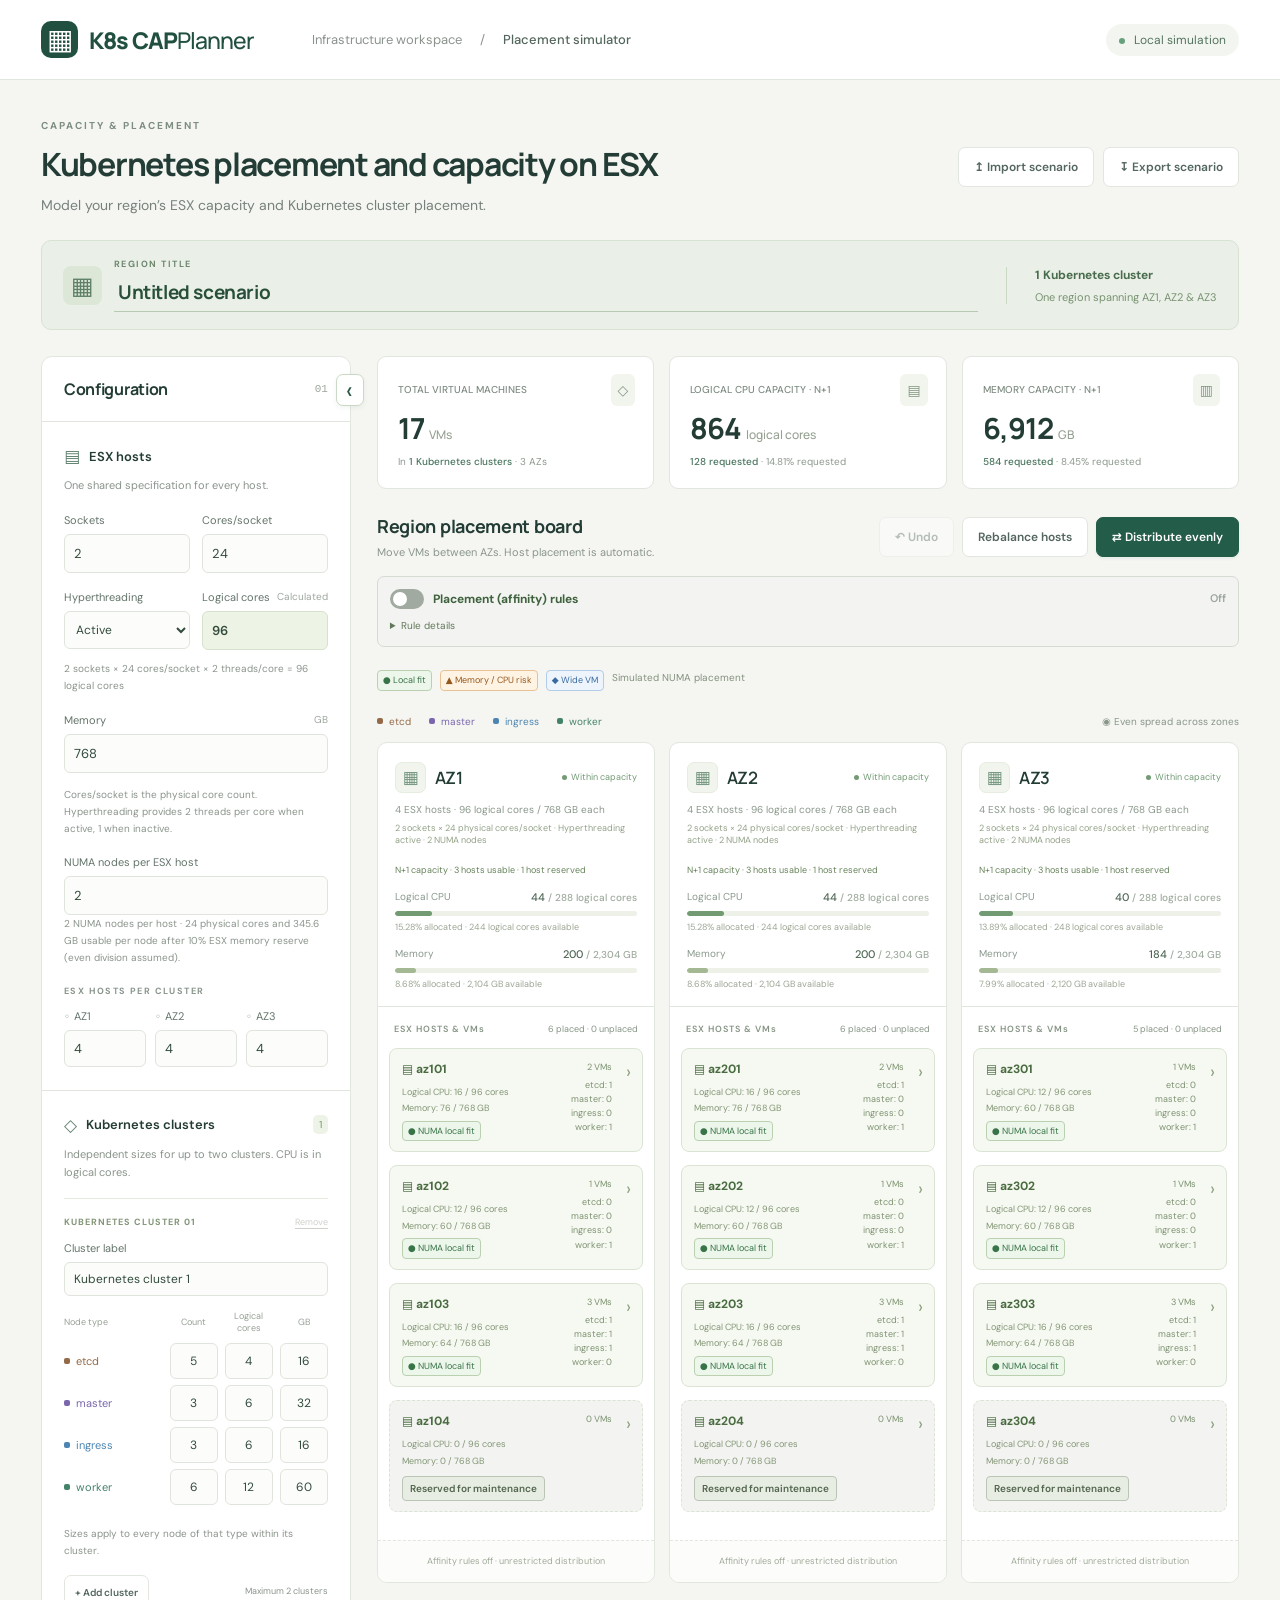
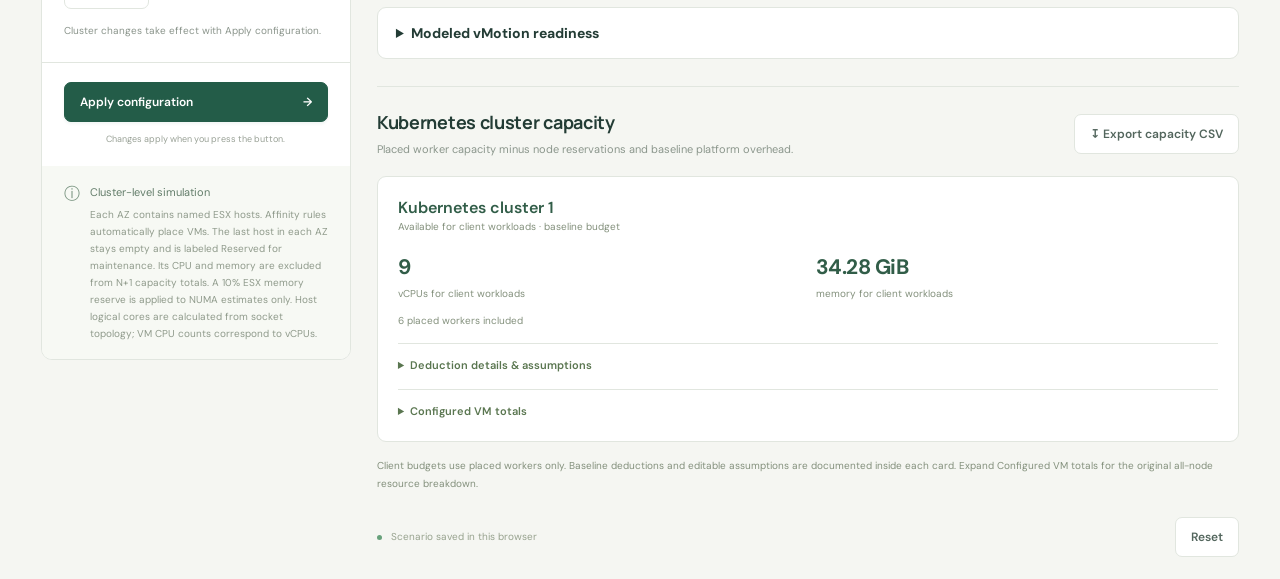
==== commit b39dc217: "NUMA and vMotion simulation" ====
--- a/az-planner.html
+++ b/az-planner.html
@@ -101,6 +101,10 @@
 .region-selector #scenario-title{display:block;width:100%;min-width:0;background:transparent;border:0;border-bottom:1px solid #b7c9b3;padding:6px 4px;margin-top:3px;font-size:19px;font-family:'Manrope',sans-serif;font-weight:700;color:#284f39;letter-spacing:-.4px}
 .region-context{flex-shrink:0}
 @media(max-width:560px){.region-bar{align-items:stretch}.region-selector{flex-basis:100%}.region-selector #scenario-title{font-size:16px}.scenario-files{width:100%}.region-context{flex-shrink:1}}
+
+.maintenance-host{border-style:dashed;background:#f3f4f1}.maintenance-label{display:inline-block;margin-top:8px;padding:4px 7px;border:1px solid #bac5b5;border-radius:4px;color:#52654e;background:#e8ede4;font-size:10px;font-weight:600;line-height:1.5;overflow-wrap:anywhere}.maintenance-description{margin:0;font-size:11px;line-height:1.6;color:#66745e}
+
+.mobility-section{margin-top:24px;border:1px solid var(--border);border-radius:9px;background:#fff;min-width:0}.mobility-section>details>summary{padding:16px 18px;font-weight:700;font-size:14px;cursor:pointer}.mobility-body{padding:0 18px 18px}.mobility-actions,.mobility-filters{display:flex;align-items:center;gap:12px;flex-wrap:wrap}.mobility-actions>span,.mobility-help,.mobility-assumptions{font-size:11px;line-height:1.7;color:#6c7e66}.mobility-help{margin:12px 0}.mobility-assumptions summary{cursor:pointer;font-weight:600}.mobility-assumptions p{margin:8px 0}.mobility-body progress{width:100%;margin-top:12px}.mobility-filters{margin:12px 0;font-size:11px}.mobility-filters select{padding:6px;border:1px solid var(--border);border-radius:4px;background:#fff;color:inherit}.mobility-table-wrap{overflow:auto;max-height:520px}.mobility-table{width:100%;border-collapse:collapse;font-size:11px;text-align:left}.mobility-table caption{text-align:left;font-size:10px;color:#75866d;padding-bottom:8px}.mobility-table td,.mobility-table th{padding:11px 8px;border-bottom:1px solid var(--border);vertical-align:top}.mobility-table tbody th{font-weight:600}.mobility-table small{display:block;margin-top:4px;color:#75866d;font-weight:400}.mobility-badge{display:inline-block;padding:3px 6px;border-radius:4px;font-weight:600}.mobility-badge.movable{background:#edf5e9;color:#327348}.mobility-badge.limited{background:#fff2db;color:#986020}.mobility-badge.blocked{background:#fbeae5;color:#a34231}.mobility-badge.unplaced{background:#f0f1ee;color:#687461}.mobility-vm-detail{margin-top:7px}.mobility-vm-detail summary{cursor:pointer;line-height:1.6}.mobility-vm-detail p{font-size:10px;line-height:1.7;overflow-wrap:anywhere;margin:8px 0}.mobility-stale{opacity:.65}#mobility-summary{font-size:12px;font-weight:600;line-height:1.7;margin-top:16px}@media(max-width:560px){.mobility-body{padding:0 10px 12px}.mobility-table td,.mobility-table th{padding:8px 4px}.mobility-actions{gap:8px}}
 </style></head>
 <body>
 <header class="topbar"><a class="brand" href="#" aria-label="K8s CAPPlanner home"><span class="brand-icon">▦</span> K8s CAP<span>Planner</span></a><div class="nav-label">Infrastructure workspace <span>/</span> <strong>Placement simulator</strong></div><span class="local-pill"><i></i> Local simulation</span></header>
@@ -115,35 +119,35 @@
         <section class="k8s-config"><div class="section-heading"><span class="section-icon">◇</span><h3>Kubernetes clusters</h3><span id="draft-count" class="cluster-count"></span></div><p class="help">Independent sizes for up to two clusters. CPU is in logical cores.</p><div id="cluster-editors"></div><p class="help footer-help">Sizes apply to every node of that type within its cluster.</p><div class="cluster-editor-actions"><button id="add-cluster" type="button" class="button secondary">+ Add cluster</button><span class="help">Maximum 2 clusters</span></div><p class="help footer-help">Cluster changes take effect with Apply configuration.</p></section>
         <div class="config-footer"><p id="config-error" class="error" role="alert" hidden></p><button type="submit" class="button primary full">Apply configuration <span>→</span></button><span id="config-status">Changes apply when you press the button.</span></div>
       </form>
-      <div class="model-note"><span>ⓘ</span><p>Cluster-level simulation<br><small>Each AZ contains named ESX hosts. Affinity rules automatically place VMs; no ESX host pinning. One host per AZ is reserved from aggregate CPU and memory for N+1 maintenance; all hosts remain visible for placement. ESXi overhead is not deducted. Host logical cores are calculated from socket topology; VM CPU counts correspond to vCPUs.</small></p></div>
+      <div class="model-note"><span>ⓘ</span><p>Cluster-level simulation<br><small>Each AZ contains named ESX hosts. Affinity rules automatically place VMs. The last host in each AZ stays empty and is labeled Reserved for maintenance. Its CPU and memory are excluded from N+1 capacity totals. A 10% ESX memory reserve is applied to NUMA estimates only. Host logical cores are calculated from socket topology; VM CPU counts correspond to vCPUs.</small></p></div>
     </aside></div>
     <div class="canvas">
       <div class="summary" id="summary"></div>
       <section class="placement">
-        <div class="placement-heading"><div><h2>Region placement board</h2><p>Move VMs between AZs. Host placement is automatic; switch affinity rules on or off below.</p></div><div class="board-actions"><button id="undo" class="button secondary" disabled>↶ Undo</button><button id="balance-workers" class="button secondary">Rebalance hosts</button><button id="balance" class="button primary">⇄ Distribute evenly</button></div></div>
-        <div class="affinity-policy" id="affinity-policy"><label class="affinity-toggle"><input id="affinity-toggle" type="checkbox" role="switch" aria-label="Placement (affinity) rules" aria-describedby="affinity-toggle-help"><strong>Placement (affinity) rules</strong><span id="affinity-toggle-state">On</span></label><details class="affinity-details"><summary>Rule details</summary><div class="affinity-details-body"><p>When enabled, these limits apply across both Kubernetes clusters within each AZ:</p><ol id="affinity-rule-description"><li><strong>Etcd separation:</strong> At most one etcd VM per ESX host. It may share with other VM types.</li><li><strong>Master/ingress pairing:</strong> Matching node numbers within the same Kubernetes cluster stay together, such as master-01 and ingress-01. Moving either to another AZ moves its partner too.</li><li><strong>Pair separation:</strong> At most one master/ingress pair per ESX host.</li><li><strong>Workers with a pair:</strong> At most one worker on a host containing a master/ingress pair.</li><li><strong>Other workers:</strong> At most two workers on a host without a master/ingress pair.</li></ol><p id="affinity-toggle-help"><strong>Turning off:</strong> Immediately redistributes all VMs across the hosts in their current AZs without pairing, etcd separation, or per-host VM count limits. Previously unplaced VMs can be assigned. VM counts, sizes, and cluster labels are retained. Capacity warnings and NUMA estimates remain active.</p><p><strong>Turning on:</strong> Recalculates placement under all five rules. Ingress VMs follow their matching master’s AZ. VMs that cannot satisfy the rules remain visible as unplaced. This does not restore the previous host arrangement.</p><p>ESX hosts are assigned automatically in both modes; VMs are never pinned to a host.</p></div></details></div><div id="affinity-warning" class="capacity-warning" role="status" hidden></div><div class="numa-legend" aria-label="NUMA status legend"><span class="numa-badge fit">● Local fit</span><span class="numa-badge risk">▲ Memory / CPU risk</span><span class="numa-badge wide">◆ Wide VM</span><small>Simulated NUMA placement · full configured memory · equal node resources</small></div><div class="board-meta"><div class="legend"><span class="type-etcd">etcd</span><span class="type-master">master</span><span class="type-ingress">ingress</span><span class="type-worker">worker</span></div><span id="spread-label"></span></div>
+        <div class="placement-heading"><div><h2>Region placement board</h2><p>Move VMs between AZs. Host placement is automatic.</p></div><div class="board-actions"><button id="undo" class="button secondary" disabled>↶ Undo</button><button id="balance-workers" class="button secondary">Rebalance hosts</button><button id="balance" class="button primary">⇄ Distribute evenly</button></div></div>
+        <div class="affinity-policy" id="affinity-policy"><label class="affinity-toggle"><input id="affinity-toggle" type="checkbox" role="switch" aria-label="Placement (affinity) rules" aria-describedby="affinity-toggle-help"><strong>Placement (affinity) rules</strong><span id="affinity-toggle-state">On</span></label><details class="affinity-details"><summary>Rule details</summary><div class="affinity-details-body"><p>When enabled, these limits apply across both Kubernetes clusters within each AZ:</p><ol id="affinity-rule-description"><li><strong>Etcd separation and split:</strong> At most one etcd VM per host across both Kubernetes clusters. A four-vCPU etcd VM is modeled as 2 vCPUs on each of exactly two NUMA nodes, with half its memory on each.</li><li><strong>Etcd allowance on every host:</strong> Reserve 2 physical-core equivalents per NUMA node, even without etcd. Also reserve half the largest configured etcd VM's memory per node so hosts remain eligible to receive it.</li><li><strong>Local placement:</strong> Each worker, master, and ingress VM must fit completely within one node's remaining CPU and usable memory. NUMA memory includes the 10% ESX overhead allowance. Worker counts follow resource fit; there is no separate per-host worker-count cap.</li><li><strong>Independent roles:</strong> Master and ingress VMs need no matching number, host partner, or shared NUMA node. Moving one VM to another AZ does not move another VM.</li><li><strong>Role separation:</strong> At most one master and one ingress from each Kubernetes cluster per ESX host. VMs from different Kubernetes clusters may share a host if resources fit.</li></ol><p id="affinity-toggle-help"><strong>Turning off:</strong> Redistributes VMs within their current AZs without etcd slots, role separation, or strict NUMA fit. The original best-effort NUMA estimate and capacity warnings remain available.</p><p><strong>Turning on:</strong> Recalculates automatic host placement under these rules. VMs without a valid placement remain visible as unplaced; configured counts and sizes are retained.</p><p>These are simulation policies, not VMware configuration or guaranteed optimal packing. No VM is tied to a fixed ESX hostname. The last host in each AZ is always reserved for maintenance and receives no VMs, with rules on or off. This reservation is already included in N+1 capacity totals.</p></div></details></div><div id="affinity-warning" class="capacity-warning" role="status" hidden></div><div class="numa-legend" aria-label="NUMA status legend"><span class="numa-badge fit">● Local fit</span><span class="numa-badge risk">▲ Memory / CPU risk</span><span class="numa-badge wide">◆ Wide VM</span><small>Simulated NUMA placement</small></div><div class="board-meta"><div class="legend"><span class="type-etcd">etcd</span><span class="type-master">master</span><span class="type-ingress">ingress</span><span class="type-worker">worker</span></div><span id="spread-label"></span></div>
         <div class="clusters" id="clusters"></div>
       </section>
       <div id="capacity-warning" class="capacity-warning" role="status" hidden></div>
-      <section class="potential-capacity" aria-labelledby="potential-heading"><div class="placement-heading"><div><h2 id="potential-heading">Kubernetes cluster capacity</h2><p>Placed worker capacity minus node reservations and baseline cluster services.</p></div><button id="export-capacity" type="button" class="button secondary">↧ Export capacity CSV</button></div><div id="cluster-capacity-cards" class="cluster-capacity-cards"></div><p class="capacity-assumptions">Client budgets use placed workers only. Measured baseline deductions and editable assumptions are documented inside each card. Expand Configured VM totals for the original all-node resource breakdown.</p></section><footer class="canvas-footer"><span><i></i> <span id="save-status">Scenario saved in this browser</span></span><button id="reset" class="text-button">Reset to example</button></footer>
+      <section class="mobility-section" aria-label="Modeled vMotion readiness"><details id="mobility-panel"><summary>Modeled vMotion readiness</summary><div class="mobility-body"><div class="mobility-actions"><button id="mobility-run" type="button" class="button secondary">Run assessment</button><button id="mobility-cancel" type="button" class="button secondary" hidden>Cancel</button><span id="mobility-status" role="status" aria-live="polite">Not assessed</span></div><progress id="mobility-progress" aria-label="VM mobility assessment progress" hidden></progress><p class="mobility-help">Tests each VM independently against other active hosts in its AZ. Hosts reserved for maintenance are in maintenance mode and cannot receive VMs. No placements are changed.</p><details class="mobility-assumptions"><summary>Assessment assumptions</summary><p>Green: two or more destinations. Amber: exactly one. Red: none. Unplaced VMs are counted separately. With affinity enabled, checks use the model’s strict NUMA budgets, etcd split/reserves, and role separation. With affinity disabled, checks use logical host CPU and configured RAM limits; overcapacity is rejected for this assessment even though the placement board permits it. Destination NUMA allocation may be recomputed within that host; other VMs remain on their ESX hosts. Results are independent possibilities, not a plan to move all VMs simultaneously or evacuate a host. This is a planning estimate, not actual VMware compatibility, network/storage validation, or guaranteed live NUMA behavior.</p></details><div id="mobility-results" hidden><p id="mobility-summary"></p><div class="mobility-filters"><label>AZ <select id="mobility-az"><option value="all">All AZs</option><option value="0">AZ1</option><option value="1">AZ2</option><option value="2">AZ3</option></select></label><label>Status <select id="mobility-filter"><option value="all">All statuses</option><option value="blocked">Blocked</option><option value="limited">Limited</option><option value="movable">Movable</option><option value="unplaced">Unplaced</option></select></label></div><div class="mobility-table-wrap"><table class="mobility-table"><caption>Individual VM mobility — expand a result for destinations and rejection reasons</caption><thead><tr><th scope="col">VM / Kubernetes cluster</th><th scope="col">AZ / current host</th><th scope="col">Mobility</th></tr></thead><tbody id="mobility-rows"></tbody></table></div></div></div></details></section>
+      <section class="potential-capacity" aria-labelledby="potential-heading"><div class="placement-heading"><div><h2 id="potential-heading">Kubernetes cluster capacity</h2><p>Placed worker capacity minus node reservations and baseline platform overhead.</p></div><button id="export-capacity" type="button" class="button secondary">↧ Export capacity CSV</button></div><div id="cluster-capacity-cards" class="cluster-capacity-cards"></div><p class="capacity-assumptions">Client budgets use placed workers only. Baseline deductions and editable assumptions are documented inside each card. Expand Configured VM totals for the original all-node resource breakdown.</p></section><footer class="canvas-footer"><span><i></i> <span id="save-status">Scenario saved in this browser</span></span><button id="reset" type="button" class="button secondary">Reset</button></footer>
     </div>
   </div>
 </main>
 <div id="toast" role="status" aria-live="polite"></div>
-<script type="module">
-const TYPES = ['etcd', 'master', 'ingress', 'worker'];
+<script id="mobility-worker-source" type="text/plain">const TYPES = ['etcd', 'master', 'ingress', 'worker'];
 const AZS = ['AZ1', 'AZ2', 'AZ3'];
 const REGION_TYPES = { presentation: 'Presentation tier', mid: 'Mid-tier' };
-function defaultDeductions() { return {nodeCpu:0.5,nodeMemoryGiB:(92677260*1024-85861471162)/2**30,servicesCpu:56.295,servicesMemoryGiB:244.075}; }
+function defaultDeductions() { return {nodeCpu:0.5,nodeMemoryGiB:8.5,servicesCpu:60,servicesMemoryGiB:250}; }
 function defaultCluster(id, label) {
   return { id, label, deductions:defaultDeductions(), profiles: {
     etcd: { count: 5, cpu: 4, memory: 16 }, master: { count: 3, cpu: 6, memory: 32 },
-    ingress: { count: 3, cpu: 6, memory: 16 }, worker: { count: 186, cpu: 12, memory: 120 }
+    ingress: { count: 3, cpu: 6, memory: 16 }, worker: { count: 6, cpu: 12, memory: 60 }
   } };
 }
 function defaults() {
-  return { schemaVersion: 6, title: 'Untitled scenario', affinityEnabled: true, regionType: 'presentation', host: { cpu: 64, memory: 512, sockets: 2, coresPerSocket: 16, numaNodes: 2, hyperthreading: true }, hosts: [3, 3, 3],
-    clusters: [defaultCluster('k8s-1', 'Kubernetes cluster 1'), defaultCluster('k8s-2', 'Kubernetes cluster 2')], vms: [] };
+  return { schemaVersion: 6, placementPolicyVersion: 3, title: 'Untitled scenario', affinityEnabled: false, regionType: 'presentation', host: { cpu: 96, memory: 768, sockets: 2, coresPerSocket: 24, numaNodes: 2, hyperthreading: true }, hosts: [4, 4, 4],
+    clusters: [defaultCluster('k8s-1', 'Kubernetes cluster 1')], vms: [] };
 }
 function positive(n, integer = false) { return Number.isFinite(n) && n > 0 && n <= 1000000 && (!integer || Number.isInteger(n)); }
 function logicalCores(host) { return host.sockets * host.coresPerSocket * (host.hyperthreading ? 2 : 1); }
@@ -200,6 +204,7 @@
   const capacity = { cpu: state.host.cpu * availableHosts, memory: state.host.memory * availableHosts };
   return { vms, cpu, memory, capacity, over: cpu > capacity.cpu || memory > capacity.memory };
 }
+function isMaintenanceHost(state, az, host) { return host === state.hosts[az] - 1; }
 function hostName(az, index) { return `az${az+1}${String(index+1).padStart(2,'0')}`; }
 function hostUsage(state, az, host) {
   const vms = state.vms.filter(v=>v.az===az && v.host===host);
@@ -207,60 +212,81 @@
   const memory=vms.reduce((n,v)=>n+profileFor(state,v).memory,0);
   return {vms,cpu,memory,capacity:{...state.host},over:cpu>state.host.cpu || memory>state.host.memory};
 }
-function pairedVM(state, vm) {
-  if(!['master','ingress'].includes(vm.type))return null;
-  const other=vm.type==='master'?'ingress':'master';
-  return state.vms.find(v=>v.clusterId===vm.clusterId&&v.name===vm.name.replace(vm.type,other))??null;
+// Affinity policy is derived from host membership; no persisted NUMA pinning.
+function affinityPlan(state, members) {
+  const count=state.host.numaNodes,physical=state.host.sockets*state.host.coresPerSocket/count;
+  const memoryReserve=Math.max(0,...state.clusters.filter(c=>c.profiles.etcd.count>0).map(c=>c.profiles.etcd.memory/2));
+  const capacity={physical,logical:state.host.cpu/count,memory:numaMemoryPerNode(state.host)};
+  const cpuBudget=Math.max(0,physical-2),memoryBudget=capacity.memory-memoryReserve;
+  const nodes=Array.from({length:count},(_,id)=>({id,cpu:0,memory:0})),placements=new Map();
+  const fail=reason=>({capacity,nodes,placements,cpuBudget,memoryReserve,fits:false,reason,memoryRisk:false,contention:false,wide:false,status:'risk'});
+  const etcd=members.filter(v=>v.type==='etcd');
+  if(etcd.length>1)return fail('At most one etcd VM per host.');
+  for(const type of ['master','ingress'])for(const cluster of state.clusters)
+    if(members.filter(v=>v.type===type&&v.clusterId===cluster.id).length>1)return fail(`At most one ${type} from each Kubernetes cluster per host.`);
+  const ordered=members.filter(v=>v.type!=='etcd').sort((a,b)=>profileFor(state,b).cpu-profileFor(state,a).cpu||profileFor(state,b).memory-profileFor(state,a).memory||a.id.localeCompare(b.id));
+  for(const vm of ordered) {
+    const p=profileFor(state,vm);
+    const eligible=nodes.filter(n=>n.cpu+p.cpu<=cpuBudget+1e-8&&n.memory+p.memory<=memoryBudget+1e-8)
+      .sort((a,b)=>(cpuBudget-a.cpu-p.cpu)-(cpuBudget-b.cpu-p.cpu)||a.memory-b.memory||a.id-b.id);
+    const node=eligible[0];if(!node)return fail(`${vm.name} cannot fit within a node after the etcd reserve.`);
+    const cpuByNode=Array(count).fill(0),memoryByNode=Array(count).fill(0);
+    cpuByNode[node.id]=p.cpu;memoryByNode[node.id]=p.memory;node.cpu+=p.cpu;node.memory+=p.memory;
+    placements.set(vm.id,{home:node.id,nodes:[node.id],wide:false,remote:0,overflow:0,contention:false,cpuByNode,memoryByNode});
+  }
+  for(const vm of etcd) {
+    const p=profileFor(state,vm);
+    if(count!==2||p.cpu!==4)return fail('Etcd 2+2 policy requires a four-vCPU etcd VM and exactly two NUMA nodes.');
+    if(nodes.some(n=>n.cpu+2>physical+1e-8||n.memory+p.memory/2>capacity.memory+1e-8))return fail('Insufficient NUMA capacity for etcd.');
+    for(const n of nodes){n.cpu+=2;n.memory+=p.memory/2;}
+    placements.set(vm.id,{home:0,nodes:[0,1],splitEtcd:true,wide:false,remote:0,overflow:0,contention:false,cpuByNode:[2,2],memoryByNode:[p.memory/2,p.memory/2]});
+  }
+  return {capacity,nodes,placements,cpuBudget,memoryReserve,fits:true,memoryRisk:false,contention:false,wide:false,status:'fit'};
 }
 function assignHosts(state) {
-  const next=structuredClone(state);delete next.dedications;
+  const next=structuredClone(state);next.placementPolicyVersion=3;delete next.dedications;
   // Host assignments are calculated each time, never affinity/pinning metadata.
   next.vms.forEach(v=>{v.host=null;delete v.pinned;});
   if(!next.affinityEnabled) {
     for(let az=0;az<3;az++) {
-      const loads=Array.from({length:next.hosts[az]},(_,host)=>({host,cpu:0,memory:0,count:0}));
+      const loads=Array.from({length:Math.max(0,next.hosts[az]-1)},(_,host)=>({host,cpu:0,memory:0,count:0}));
       const members=next.vms.filter(v=>v.az===az).sort((a,b)=>profileFor(next,b).cpu-profileFor(next,a).cpu || profileFor(next,b).memory-profileFor(next,a).memory || a.id.localeCompare(b.id));
       for(const vm of members) {
         const p=profileFor(next,vm);
         loads.sort((a,b)=>Number(a.cpu+p.cpu>next.host.cpu||a.memory+p.memory>next.host.memory)-Number(b.cpu+p.cpu>next.host.cpu||b.memory+p.memory>next.host.memory) || a.cpu-b.cpu || a.memory-b.memory || a.count-b.count || a.host-b.host);
-        const l=loads[0];vm.host=l.host;l.cpu+=p.cpu;l.memory+=p.memory;l.count++;
+        const l=loads[0];if(!l)continue;vm.host=l.host;l.cpu+=p.cpu;l.memory+=p.memory;l.count++;
       }
     }
     return next;
   }
-  for(const vm of next.vms.filter(v=>v.type==='ingress')) {const mate=pairedVM(next,vm);if(mate)vm.az=mate.az;}
   for(let az=0;az<3;az++) {
-    const loads=Array.from({length:next.hosts[az]},(_,host)=>({host,cpu:0,memory:0,pair:0,etcd:0,worker:0}));
-    const add=(vm,l)=>{const p=profileFor(next,vm);vm.host=l.host;l.cpu+=p.cpu;l.memory+=p.memory;l[vm.type==='etcd'?'etcd':vm.type==='worker'?'worker':'pair']++;};
-    const choose=(pool,vms)=>{
-      const cpu=vms.reduce((n,v)=>n+profileFor(next,v).cpu,0),memory=vms.reduce((n,v)=>n+profileFor(next,v).memory,0);
-      return pool.sort((a,b)=>Number(a.cpu+cpu>next.host.cpu||a.memory+memory>next.host.memory)-Number(b.cpu+cpu>next.host.cpu||b.memory+memory>next.host.memory) || a.cpu-b.cpu || a.memory-b.memory || a.host-b.host)[0];
-    };
+    const loads=Array.from({length:Math.max(0,next.hosts[az]-1)},(_,host)=>({host,members:[],cpu:0,memory:0}));
+    // Largest first, then least-loaded eligible host for every role. NUMA fit remains strict.
     const members=next.vms.filter(v=>v.az===az);
-    for(const master of members.filter(v=>v.type==='master')) {
-      const mate=pairedVM(next,master);if(!mate)continue;
-      const l=choose(loads.filter(l=>l.pair===0),[master,mate]);
-      if(l){add(master,l);add(mate,l);}
-    }
-    for(const etcd of members.filter(v=>v.type==='etcd')) {
-      const l=choose(loads.filter(l=>l.etcd===0),[etcd]);if(l)add(etcd,l);
-    }
-    // Interleave clusters to avoid giving the first cluster all scarce worker slots.
-    const queues=next.clusters.map(c=>members.filter(v=>v.type==='worker'&&v.clusterId===c.id));
-    for(let i=0;i<Math.max(0,...queues.map(q=>q.length));i++)for(const q of queues) {
-      const vm=q[i];if(!vm)continue;
-      const l=choose(loads.filter(l=>l.worker<(l.pair?1:2)),[vm]);if(l)add(vm,l);
+    const ordered=members.filter(v=>v.type!=='etcd').sort((a,b)=>profileFor(next,b).cpu-profileFor(next,a).cpu||profileFor(next,b).memory-profileFor(next,a).memory||a.name.localeCompare(b.name,undefined,{numeric:true})||a.clusterId.localeCompare(b.clusterId));
+    ordered.push(...members.filter(v=>v.type==='etcd').sort((a,b)=>a.name.localeCompare(b.name)||a.clusterId.localeCompare(b.clusterId)));
+    for(const vm of ordered) {
+      let best=null;
+      for(const load of loads) {
+        const plan=affinityPlan(next,[...load.members,vm]);if(!plan.fits)continue;
+        // Compare projected CPU and memory pressure, rather than packing pets onto busy hosts.
+        const p=profileFor(next,vm);
+        const cpu=(load.cpu+p.cpu)/(next.host.sockets*next.host.coresPerSocket);
+        const memory=(load.memory+p.memory)/(numaMemoryPerNode(next.host)*next.host.numaNodes);
+        const rank=[Math.max(cpu,memory),cpu+memory,load.members.length,load.host];
+        const first=best?rank.findIndex((x,i)=>Math.abs(x-best.rank[i])>1e-8):-1;
+        if(!best||(first>=0&&rank[first]<best.rank[first]))best={load,rank};
+      }
+      if(best){vm.host=best.load.host;best.load.members.push(vm);best.load.cpu+=profileFor(next,vm).cpu;best.load.memory+=profileFor(next,vm).memory;}
     }
   }
   return next;
 }
 function affinitySummary(state,az) {
-  const members=state.vms.filter(v=>v.az===az),pairs=members.filter(v=>v.type==='master'&&pairedVM(state,v)).length;
-  const workers=members.filter(v=>v.type==='worker').length,etcd=members.filter(v=>v.type==='etcd').length;
-  const unpaired=state.affinityEnabled?members.filter(v=>['master','ingress'].includes(v.type)&&!pairedVM(state,v)):[];
-  const unplaced=members.filter(v=>v.host===null);
-  const minimumHosts=state.affinityEnabled?Math.max(etcd,pairs,Math.ceil((workers+pairs)/2)):1;
-  return {unplaced,unpaired,pairs,workers,minimumHosts,workerSlots:2*state.hosts[az]-Math.min(pairs,state.hosts[az])};
+  const members=state.vms.filter(v=>v.az===az),unplaced=members.filter(v=>v.host===null);
+  const issues=[];
+  if(state.affinityEnabled&&state.clusters.some(c=>c.profiles.etcd.count>0)&&(state.host.numaNodes!==2||state.clusters.some(c=>c.profiles.etcd.count>0&&c.profiles.etcd.cpu!==4)))issues.push('Etcd 2+2 requires four-vCPU etcd profiles and two NUMA nodes per host.');
+  return {unplaced,issues};
 }
 function distribute(state) {
   const next=structuredClone(state);
@@ -277,7 +303,7 @@
   }
   return assignHosts(next,{balanceWorkers:true});
 }
-function validateState(s) {
+function validateState(s, {allowMaintenanceHost=false}={}) {
   validateConfig(s);
   if (s.schemaVersion !== 6 || !Array.isArray(s.vms)) throw Error('Scenario version or VM placements are invalid.');
   const expected = reconcile(s).vms;
@@ -287,17 +313,13 @@
   for (const v of s.vms) {
     const match = lookup.get(v?.id);
     if (!match || match.type !== v.type || match.clusterId !== v.clusterId || match.name !== v.name || ids.has(v.id) || ![0,1,2].includes(v.az) || (v.host!==null && (!Number.isInteger(v.host) || v.host<0 || v.host>=s.hosts[v.az]))) throw Error('Scenario contains invalid or duplicate VM placements.');
+    if(!allowMaintenanceHost && v.host!==null && isMaintenanceHost(s,v.az,v.host))throw Error('Scenario schedules a VM on a host reserved for maintenance.');
     ids.add(v.id);
   }
   if(!s.affinityEnabled)return true;
-  for(const vm of s.vms) {
-    const mate=pairedVM(s,vm);
-    if(mate&&(mate.az!==vm.az||mate.host!==vm.host))throw Error('Master/ingress pairs must share an AZ and ESX host.');
-    if(['master','ingress'].includes(vm.type)&&!mate&&vm.host!==null)throw Error('Unpaired master/ingress VMs must remain unplaced.');
-  }
   for(let az=0;az<3;az++)for(const host of new Set(s.vms.filter(v=>v.az===az&&v.host!==null).map(v=>v.host))) {
-    const vms=s.vms.filter(v=>v.az===az&&v.host===host),n=t=>vms.filter(v=>v.type===t).length;
-    if(n('etcd')>1||n('master')>1||n('ingress')>1||n('worker')>(n('master')||n('ingress')?1:2))throw Error('Scenario violates host affinity occupancy limits.');
+    const plan=affinityPlan(s,s.vms.filter(v=>v.az===az&&v.host===host));
+    if(!plan.fits)throw Error(`Scenario violates NUMA affinity rules: ${plan.reason}`);
   }
   return true;
 }
@@ -325,17 +347,24 @@
     s={...s,schemaVersion:6,vms:s.vms.map(v=>({id:v.id,clusterId:v.clusterId,name:v.name,type:v.type,az:v.az,host:null}))};
     validateConfig(s);s=assignHosts(s);
   }
+  if(s?.placementPolicyVersion!==3) {
+    validateState({...s,affinityEnabled:false},{allowMaintenanceHost:true});
+    const needsEvacuation=s.vms.some(v=>v.host!==null&&isMaintenanceHost(s,v.az,v.host));
+    s=s.affinityEnabled||needsEvacuation?assignHosts(s):{...s,placementPolicyVersion:3};
+  }
   validateState(s);
-  return {schemaVersion:6,title:s.title,affinityEnabled:s.affinityEnabled,regionType:s.regionType,host:{cpu:s.host.cpu,memory:s.host.memory,sockets:s.host.sockets,coresPerSocket:s.host.coresPerSocket,numaNodes:s.host.numaNodes,hyperthreading:s.host.hyperthreading},hosts:[...s.hosts],
+  return {schemaVersion:6,placementPolicyVersion:3,title:s.title,affinityEnabled:s.affinityEnabled,regionType:s.regionType,host:{cpu:s.host.cpu,memory:s.host.memory,sockets:s.host.sockets,coresPerSocket:s.host.coresPerSocket,numaNodes:s.host.numaNodes,hyperthreading:s.host.hyperthreading},hosts:[...s.hosts],
     clusters:s.clusters.map(c=>({id:c.id,label:c.label.trim(),deductions:{...(c.deductions??defaultDeductions())},profiles:Object.fromEntries(TYPES.map(t=>[t,{count:c.profiles[t].count,cpu:c.profiles[t].cpu,memory:c.profiles[t].memory}]))})),
     vms:s.vms.map(v=>({id:v.id,clusterId:v.clusterId,name:v.name,type:v.type,az:v.az,host:v.host}))};
 }
 
 // Derived planning estimate only: largest-memory-first placement, balanced CPU,
-// equal node resources, full configured RAM, no overhead or ESXi telemetry.
+// Equal node resources after a fixed 10% ESX memory reserve; no ESXi telemetry.
+function numaMemoryPerNode(host) { return host.memory * (1 - 0.1) / host.numaNodes; }
 function numaPlan(state, az, host) {
+  if(state.affinityEnabled)return affinityPlan(state,hostUsage(state,az,host).vms);
   const count=state.host.numaNodes, physical=state.host.sockets*state.host.coresPerSocket/count;
-  const capacity={physical,logical:state.host.cpu/count,memory:state.host.memory/count};
+  const capacity={physical,logical:state.host.cpu/count,memory:numaMemoryPerNode(state.host)};
   const nodes=Array.from({length:count},(_,id)=>({id,cpu:0,memory:0})), placements=new Map();
   const vms=hostUsage(state,az,host).vms.sort((a,b)=>profileFor(state,b).memory-profileFor(state,a).memory || profileFor(state,b).cpu-profileFor(state,a).cpu || a.id.localeCompare(b.id));
   for(const vm of vms) {
@@ -397,7 +426,7 @@
     add('Client workload summary','Available for client workloads',worker.placed,worker.unplaced,worker.cpu,'',worker.memoryGiB);
     add('Client workload calculation','Placed workers, gross',worker.placed,worker.unplaced,worker.grossCpu,'',worker.grossMemoryGiB);
     add('Client workload calculation','Node reservations (deduct)', '', '',worker.nodeCpu,'',worker.nodeMemoryGiB);
-    add('Client workload calculation','Cluster services (deduct)', '', '',d.servicesCpu,'',d.servicesMemoryGiB);
+    add('Client workload calculation','Platform overhead (deduct)', '', '',d.servicesCpu,'',d.servicesMemoryGiB);
     add('Client workload calculation','Client workload budget',worker.placed,worker.unplaced,worker.cpu,'',worker.memoryGiB);
     for(const type of TYPES) {
       const p=cluster.profiles[type],unplaced=state.vms.filter(v=>v.clusterId===cluster.id&&v.type===type&&v.host===null).length;
@@ -412,6 +441,379 @@
     return '"'+safe.replaceAll('"','""')+'"';
   };
   return '\uFEFF'+rows.map(row=>row.map(cell).join(',')).join('\r\n')+'\r\n';
+}
+
+// Independent single-VM moves only. Never repacks other hosts or changes the scenario.
+function* vmMobility(state) {
+  const hosts=state.hosts.map((count,az)=>Array.from({length:count},(_,host)=>state.vms.filter(v=>v.az===az&&v.host===host)));
+  for(const vm of state.vms) {
+    const row={id:vm.id,name:vm.name,cluster:state.clusters.find(c=>c.id===vm.clusterId).label,az:vm.az,source:vm.host,eligibleHosts:[],rejected:[],maintenanceHost:state.hosts[vm.az]-1,status:'unplaced'};
+    if(vm.host===null){yield row;continue;}
+    for(let host=0;host<state.hosts[vm.az];host++) {
+      if(host===vm.host)continue;
+      let reason=null;
+      if(isMaintenanceHost(state,vm.az,host))reason='Maintenance mode — scheduling prohibited';
+      else {
+        const members=[...hosts[vm.az][host],vm];
+        if(state.affinityEnabled) {
+          const plan=affinityPlan(state,members);
+          if(!plan.fits)reason=plan.reason.includes('cannot fit within a node')?'NUMA CPU/memory fit — insufficient local capacity after the etcd reserve':plan.reason;
+        } else {
+          const cpu=members.reduce((sum,v)=>sum+profileFor(state,v).cpu,0),memory=members.reduce((sum,v)=>sum+profileFor(state,v).memory,0);
+          if(cpu>state.host.cpu||memory>state.host.memory)reason=cpu>state.host.cpu&&memory>state.host.memory?'Host CPU and memory capacity exceeded':cpu>state.host.cpu?'Host CPU capacity exceeded':'Host memory capacity exceeded';
+        }
+      }
+      if(reason)row.rejected.push({host,reason});else row.eligibleHosts.push(host);
+    }
+    row.status=row.eligibleHosts.length===0?'blocked':row.eligibleHosts.length===1?'limited':'movable';
+    yield row;
+  }
+}
+
+self.onmessage=({data:state})=>{
+  try {
+    const rows=[],total=state.vms.length,step=Math.max(1,Math.ceil(total/100));
+    for(const row of vmMobility(state)){
+      rows.push(row);
+      if(rows.length%step===0)self.postMessage({type:'progress',done:rows.length,total});
+    }
+    self.postMessage({type:'complete',rows});
+  } catch(error){self.postMessage({type:'error',message:error.message});}
+};
+</script><script type="module">
+const TYPES = ['etcd', 'master', 'ingress', 'worker'];
+const AZS = ['AZ1', 'AZ2', 'AZ3'];
+const REGION_TYPES = { presentation: 'Presentation tier', mid: 'Mid-tier' };
+function defaultDeductions() { return {nodeCpu:0.5,nodeMemoryGiB:8.5,servicesCpu:60,servicesMemoryGiB:250}; }
+function defaultCluster(id, label) {
+  return { id, label, deductions:defaultDeductions(), profiles: {
+    etcd: { count: 5, cpu: 4, memory: 16 }, master: { count: 3, cpu: 6, memory: 32 },
+    ingress: { count: 3, cpu: 6, memory: 16 }, worker: { count: 6, cpu: 12, memory: 60 }
+  } };
+}
+function defaults() {
+  return { schemaVersion: 6, placementPolicyVersion: 3, title: 'Untitled scenario', affinityEnabled: false, regionType: 'presentation', host: { cpu: 96, memory: 768, sockets: 2, coresPerSocket: 24, numaNodes: 2, hyperthreading: true }, hosts: [4, 4, 4],
+    clusters: [defaultCluster('k8s-1', 'Kubernetes cluster 1')], vms: [] };
+}
+function positive(n, integer = false) { return Number.isFinite(n) && n > 0 && n <= 1000000 && (!integer || Number.isInteger(n)); }
+function logicalCores(host) { return host.sockets * host.coresPerSocket * (host.hyperthreading ? 2 : 1); }
+function scenarioFilename(title) {
+  const name=title.normalize('NFKD').replace(/[\u0300-\u036f]/g,'').toLowerCase().replace(/[^a-z0-9]+/g,'-').replace(/^-|-$/g,'');
+  return `${name||'scenario'}.json`;
+}
+function validateConfig(s) {
+  if (typeof s?.title !== 'string' || !s.title.trim() || s.title.length>120) throw Error('Give the scenario a title of 1–120 characters.');
+  if (typeof s?.affinityEnabled !== 'boolean') throw Error('Placement rules must be on or off.');
+  if (!s || !positive(s.host?.cpu, true) || !positive(s.host?.memory)) throw Error('Enter positive host logical CPU cores and memory (up to 1,000,000).');
+  if (!positive(s.host.sockets,true) || !positive(s.host.coresPerSocket,true) || typeof s.host.hyperthreading!=='boolean') throw Error('Enter positive whole-number sockets and physical cores per socket, and select hyperthreading Active or Inactive.');
+  if (!Number.isInteger(s.host.numaNodes) || s.host.numaNodes<1 || s.host.numaNodes>64 || (s.host.sockets*s.host.coresPerSocket)%s.host.numaNodes!==0) throw Error('NUMA nodes per host must be 1–64 and divide the host physical core count evenly.');
+  if (s.host.cpu !== logicalCores(s.host)) throw Error('Logical cores must equal sockets × physical cores per socket × threads per core (2 when hyperthreading is active, otherwise 1).');
+  if (!Array.isArray(s.hosts) || s.hosts.length !== 3 || !s.hosts.every(n => positive(n, true) && n <= 10000)) throw Error('Each AZ needs 1–10,000 hosts.');
+  if (!Object.hasOwn(REGION_TYPES, s.regionType)) throw Error('Choose Presentation tier or Mid-tier for the region.');
+  if (!Array.isArray(s.clusters) || !s.clusters.length || s.clusters.length > 2) throw Error('Define one or two Kubernetes clusters.');
+  let total = 0;
+  const ids = new Set();
+  for (const cluster of s.clusters) {
+    if (!cluster || typeof cluster.id !== 'string' || !/^k8s-[a-zA-Z0-9-]{1,64}$/.test(cluster.id) || ids.has(cluster.id)) throw Error('Kubernetes clusters need unique valid IDs.');
+    ids.add(cluster.id);
+    const deductions=cluster.deductions??defaultDeductions();
+    if (!['nodeCpu','nodeMemoryGiB','servicesCpu','servicesMemoryGiB'].every(k=>Number.isFinite(deductions[k])&&deductions[k]>=0&&deductions[k]<=1000000)) throw Error('Capacity deductions must be numbers between 0 and 1,000,000.');
+    if (typeof cluster.label !== 'string' || !cluster.label.trim() || cluster.label.length > 80) throw Error('Give each Kubernetes cluster a label of 1–80 characters.');
+    for (const type of TYPES) {
+      const p = cluster.profiles?.[type];
+      if (!p || !Number.isInteger(p.count) || p.count < 0 || !positive(p.cpu) || !positive(p.memory)) throw Error('VM counts must be whole numbers at or above zero; CPU and memory must be positive.');
+      total += p.count;
+    }
+  }
+  if (total < 1 || total > 3000) throw Error('Define between 1 and 3,000 VMs across the region.');
+  return true;
+}
+function reconcile(config, previous = [], {balanceWorkers=true}={}) {
+  validateConfig(config);
+  const old = new Map(previous.map(v => [v.id, v]));
+  const vms = [];
+  for (const cluster of config.clusters) for (const type of TYPES) for (let i = 1; i <= cluster.profiles[type].count; i++) {
+    const name = `${type}-${String(i).padStart(2, '0')}`;
+    const id = `${cluster.id}:${name}`;
+    const prior = old.get(id);
+    const az = prior?.az ?? ((i - 1) % 3);
+    vms.push({ id, clusterId: cluster.id, name, type, az, host: prior?.host ?? null });
+  }
+  return assignHosts({ ...config, schemaVersion: 6, vms }, {balanceWorkers});
+}
+function profileFor(state, vm) { return state.clusters.find(c => c.id === vm.clusterId).profiles[vm.type]; }
+function usage(state, az) {
+  const vms = state.vms.filter(v => v.az === az);
+  const cpu = vms.reduce((n, v) => n + profileFor(state, v).cpu, 0);
+  const memory = vms.reduce((n, v) => n + profileFor(state, v).memory, 0);
+  const availableHosts = Math.max(0, state.hosts[az] - 1);
+  const capacity = { cpu: state.host.cpu * availableHosts, memory: state.host.memory * availableHosts };
+  return { vms, cpu, memory, capacity, over: cpu > capacity.cpu || memory > capacity.memory };
+}
+function isMaintenanceHost(state, az, host) { return host === state.hosts[az] - 1; }
+function hostName(az, index) { return `az${az+1}${String(index+1).padStart(2,'0')}`; }
+function hostUsage(state, az, host) {
+  const vms = state.vms.filter(v=>v.az===az && v.host===host);
+  const cpu=vms.reduce((n,v)=>n+profileFor(state,v).cpu,0);
+  const memory=vms.reduce((n,v)=>n+profileFor(state,v).memory,0);
+  return {vms,cpu,memory,capacity:{...state.host},over:cpu>state.host.cpu || memory>state.host.memory};
+}
+// Affinity policy is derived from host membership; no persisted NUMA pinning.
+function affinityPlan(state, members) {
+  const count=state.host.numaNodes,physical=state.host.sockets*state.host.coresPerSocket/count;
+  const memoryReserve=Math.max(0,...state.clusters.filter(c=>c.profiles.etcd.count>0).map(c=>c.profiles.etcd.memory/2));
+  const capacity={physical,logical:state.host.cpu/count,memory:numaMemoryPerNode(state.host)};
+  const cpuBudget=Math.max(0,physical-2),memoryBudget=capacity.memory-memoryReserve;
+  const nodes=Array.from({length:count},(_,id)=>({id,cpu:0,memory:0})),placements=new Map();
+  const fail=reason=>({capacity,nodes,placements,cpuBudget,memoryReserve,fits:false,reason,memoryRisk:false,contention:false,wide:false,status:'risk'});
+  const etcd=members.filter(v=>v.type==='etcd');
+  if(etcd.length>1)return fail('At most one etcd VM per host.');
+  for(const type of ['master','ingress'])for(const cluster of state.clusters)
+    if(members.filter(v=>v.type===type&&v.clusterId===cluster.id).length>1)return fail(`At most one ${type} from each Kubernetes cluster per host.`);
+  const ordered=members.filter(v=>v.type!=='etcd').sort((a,b)=>profileFor(state,b).cpu-profileFor(state,a).cpu||profileFor(state,b).memory-profileFor(state,a).memory||a.id.localeCompare(b.id));
+  for(const vm of ordered) {
+    const p=profileFor(state,vm);
+    const eligible=nodes.filter(n=>n.cpu+p.cpu<=cpuBudget+1e-8&&n.memory+p.memory<=memoryBudget+1e-8)
+      .sort((a,b)=>(cpuBudget-a.cpu-p.cpu)-(cpuBudget-b.cpu-p.cpu)||a.memory-b.memory||a.id-b.id);
+    const node=eligible[0];if(!node)return fail(`${vm.name} cannot fit within a node after the etcd reserve.`);
+    const cpuByNode=Array(count).fill(0),memoryByNode=Array(count).fill(0);
+    cpuByNode[node.id]=p.cpu;memoryByNode[node.id]=p.memory;node.cpu+=p.cpu;node.memory+=p.memory;
+    placements.set(vm.id,{home:node.id,nodes:[node.id],wide:false,remote:0,overflow:0,contention:false,cpuByNode,memoryByNode});
+  }
+  for(const vm of etcd) {
+    const p=profileFor(state,vm);
+    if(count!==2||p.cpu!==4)return fail('Etcd 2+2 policy requires a four-vCPU etcd VM and exactly two NUMA nodes.');
+    if(nodes.some(n=>n.cpu+2>physical+1e-8||n.memory+p.memory/2>capacity.memory+1e-8))return fail('Insufficient NUMA capacity for etcd.');
+    for(const n of nodes){n.cpu+=2;n.memory+=p.memory/2;}
+    placements.set(vm.id,{home:0,nodes:[0,1],splitEtcd:true,wide:false,remote:0,overflow:0,contention:false,cpuByNode:[2,2],memoryByNode:[p.memory/2,p.memory/2]});
+  }
+  return {capacity,nodes,placements,cpuBudget,memoryReserve,fits:true,memoryRisk:false,contention:false,wide:false,status:'fit'};
+}
+function assignHosts(state) {
+  const next=structuredClone(state);next.placementPolicyVersion=3;delete next.dedications;
+  // Host assignments are calculated each time, never affinity/pinning metadata.
+  next.vms.forEach(v=>{v.host=null;delete v.pinned;});
+  if(!next.affinityEnabled) {
+    for(let az=0;az<3;az++) {
+      const loads=Array.from({length:Math.max(0,next.hosts[az]-1)},(_,host)=>({host,cpu:0,memory:0,count:0}));
+      const members=next.vms.filter(v=>v.az===az).sort((a,b)=>profileFor(next,b).cpu-profileFor(next,a).cpu || profileFor(next,b).memory-profileFor(next,a).memory || a.id.localeCompare(b.id));
+      for(const vm of members) {
+        const p=profileFor(next,vm);
+        loads.sort((a,b)=>Number(a.cpu+p.cpu>next.host.cpu||a.memory+p.memory>next.host.memory)-Number(b.cpu+p.cpu>next.host.cpu||b.memory+p.memory>next.host.memory) || a.cpu-b.cpu || a.memory-b.memory || a.count-b.count || a.host-b.host);
+        const l=loads[0];if(!l)continue;vm.host=l.host;l.cpu+=p.cpu;l.memory+=p.memory;l.count++;
+      }
+    }
+    return next;
+  }
+  for(let az=0;az<3;az++) {
+    const loads=Array.from({length:Math.max(0,next.hosts[az]-1)},(_,host)=>({host,members:[],cpu:0,memory:0}));
+    // Largest first, then least-loaded eligible host for every role. NUMA fit remains strict.
+    const members=next.vms.filter(v=>v.az===az);
+    const ordered=members.filter(v=>v.type!=='etcd').sort((a,b)=>profileFor(next,b).cpu-profileFor(next,a).cpu||profileFor(next,b).memory-profileFor(next,a).memory||a.name.localeCompare(b.name,undefined,{numeric:true})||a.clusterId.localeCompare(b.clusterId));
+    ordered.push(...members.filter(v=>v.type==='etcd').sort((a,b)=>a.name.localeCompare(b.name)||a.clusterId.localeCompare(b.clusterId)));
+    for(const vm of ordered) {
+      let best=null;
+      for(const load of loads) {
+        const plan=affinityPlan(next,[...load.members,vm]);if(!plan.fits)continue;
+        // Compare projected CPU and memory pressure, rather than packing pets onto busy hosts.
+        const p=profileFor(next,vm);
+        const cpu=(load.cpu+p.cpu)/(next.host.sockets*next.host.coresPerSocket);
+        const memory=(load.memory+p.memory)/(numaMemoryPerNode(next.host)*next.host.numaNodes);
+        const rank=[Math.max(cpu,memory),cpu+memory,load.members.length,load.host];
+        const first=best?rank.findIndex((x,i)=>Math.abs(x-best.rank[i])>1e-8):-1;
+        if(!best||(first>=0&&rank[first]<best.rank[first]))best={load,rank};
+      }
+      if(best){vm.host=best.load.host;best.load.members.push(vm);best.load.cpu+=profileFor(next,vm).cpu;best.load.memory+=profileFor(next,vm).memory;}
+    }
+  }
+  return next;
+}
+function affinitySummary(state,az) {
+  const members=state.vms.filter(v=>v.az===az),unplaced=members.filter(v=>v.host===null);
+  const issues=[];
+  if(state.affinityEnabled&&state.clusters.some(c=>c.profiles.etcd.count>0)&&(state.host.numaNodes!==2||state.clusters.some(c=>c.profiles.etcd.count>0&&c.profiles.etcd.cpu!==4)))issues.push('Etcd 2+2 requires four-vCPU etcd profiles and two NUMA nodes per host.');
+  return {unplaced,issues};
+}
+function distribute(state) {
+  const next=structuredClone(state);
+  const totals=[0,0,0],cpus=[0,0,0],memories=[0,0,0];
+  const groups=state.clusters.flatMap(cluster=>TYPES.map(type=>({cluster,type,profile:cluster.profiles[type]})));
+  groups.sort((a,b)=>b.profile.cpu-a.profile.cpu || b.profile.memory-a.profile.memory);
+  for(const {cluster,type,profile} of groups) {
+    const counts=[0,0,0];
+    for(const vm of next.vms.filter(v=>v.clusterId===cluster.id&&v.type===type)) {
+      const az=[0,1,2].sort((a,b)=>counts[a]-counts[b] || totals[a]-totals[b] || cpus[a]-cpus[b] || memories[a]-memories[b] || a-b)[0];
+      if(vm.az!==az)vm.host=null;
+      vm.az=az;counts[az]++;totals[az]++;cpus[az]+=profile.cpu;memories[az]+=profile.memory;
+    }
+  }
+  return assignHosts(next,{balanceWorkers:true});
+}
+function validateState(s, {allowMaintenanceHost=false}={}) {
+  validateConfig(s);
+  if (s.schemaVersion !== 6 || !Array.isArray(s.vms)) throw Error('Scenario version or VM placements are invalid.');
+  const expected = reconcile(s).vms;
+  const ids = new Set();
+  if (s.vms.length !== expected.length) throw Error('VM placements do not match the configured counts.');
+  const lookup = new Map(expected.map(v => [v.id, v]));
+  for (const v of s.vms) {
+    const match = lookup.get(v?.id);
+    if (!match || match.type !== v.type || match.clusterId !== v.clusterId || match.name !== v.name || ids.has(v.id) || ![0,1,2].includes(v.az) || (v.host!==null && (!Number.isInteger(v.host) || v.host<0 || v.host>=s.hosts[v.az]))) throw Error('Scenario contains invalid or duplicate VM placements.');
+    if(!allowMaintenanceHost && v.host!==null && isMaintenanceHost(s,v.az,v.host))throw Error('Scenario schedules a VM on a host reserved for maintenance.');
+    ids.add(v.id);
+  }
+  if(!s.affinityEnabled)return true;
+  for(let az=0;az<3;az++)for(const host of new Set(s.vms.filter(v=>v.az===az&&v.host!==null).map(v=>v.host))) {
+    const plan=affinityPlan(s,s.vms.filter(v=>v.az===az&&v.host===host));
+    if(!plan.fits)throw Error(`Scenario violates NUMA affinity rules: ${plan.reason}`);
+  }
+  return true;
+}
+function normalizeState(source) {
+  let s=structuredClone(source);
+  if(s&&!Object.hasOwn(s,'title'))s.title='Untitled scenario';
+  if(typeof s?.title==='string')s.title=s.title.trim();
+  if(s&&!Object.hasOwn(s,'affinityEnabled'))s.affinityEnabled=true;
+  if(Array.isArray(s?.clusters))s.clusters=s.clusters.map(c=>c?{...c,deductions:c.deductions??defaultDeductions()}:c);
+  if(s?.host) s.host={...s.host,sockets:Object.hasOwn(s.host,'sockets')?s.host.sockets:2,hyperthreading:Object.hasOwn(s.host,'hyperthreading')?s.host.hyperthreading:true,numaNodes:Object.hasOwn(s.host,'numaNodes')?s.host.numaNodes:2};
+  if(s?.profiles&&!s.clusters&&Array.isArray(s.vms)) {
+    s={...s,schemaVersion:2,regionType:'presentation',clusters:[{id:'k8s-1',label:'Kubernetes cluster 1',profiles:s.profiles}],vms:s.vms.map(v=>({...v,name:v.id,id:`k8s-1:${v.id}`,clusterId:'k8s-1'}))};
+  }
+  // Keep saved scenarios and older exports compatible with the role rename.
+  if(Array.isArray(s?.clusters))for(const cluster of s.clusters) {
+    if(cluster?.profiles&&Object.hasOwn(cluster.profiles,'public')) {
+      if(Object.hasOwn(cluster.profiles,'ingress'))throw Error('Scenario contains both public and ingress profiles; keep only one role profile.');
+      cluster.profiles.ingress=cluster.profiles.public;
+      delete cluster.profiles.public;
+    }
+  }
+  if(Array.isArray(s?.vms))s.vms=s.vms.map(v=>v?.type==='public'?{...v,type:'ingress',name:typeof v.name==='string'?v.name.replace(/^public-/,'ingress-'):v.name,id:typeof v.id==='string'?v.id.replace(/(^|:)public-/,'$1ingress-'):v.id}:v);
+  if([2,3,4,5].includes(s?.schemaVersion)) {
+    if (!Object.hasOwn(s.host,'coresPerSocket')) s.host.coresPerSocket=s.host.cpu/(s.host.sockets*(s.host.hyperthreading?2:1));
+    s={...s,schemaVersion:6,vms:s.vms.map(v=>({id:v.id,clusterId:v.clusterId,name:v.name,type:v.type,az:v.az,host:null}))};
+    validateConfig(s);s=assignHosts(s);
+  }
+  if(s?.placementPolicyVersion!==3) {
+    validateState({...s,affinityEnabled:false},{allowMaintenanceHost:true});
+    const needsEvacuation=s.vms.some(v=>v.host!==null&&isMaintenanceHost(s,v.az,v.host));
+    s=s.affinityEnabled||needsEvacuation?assignHosts(s):{...s,placementPolicyVersion:3};
+  }
+  validateState(s);
+  return {schemaVersion:6,placementPolicyVersion:3,title:s.title,affinityEnabled:s.affinityEnabled,regionType:s.regionType,host:{cpu:s.host.cpu,memory:s.host.memory,sockets:s.host.sockets,coresPerSocket:s.host.coresPerSocket,numaNodes:s.host.numaNodes,hyperthreading:s.host.hyperthreading},hosts:[...s.hosts],
+    clusters:s.clusters.map(c=>({id:c.id,label:c.label.trim(),deductions:{...(c.deductions??defaultDeductions())},profiles:Object.fromEntries(TYPES.map(t=>[t,{count:c.profiles[t].count,cpu:c.profiles[t].cpu,memory:c.profiles[t].memory}]))})),
+    vms:s.vms.map(v=>({id:v.id,clusterId:v.clusterId,name:v.name,type:v.type,az:v.az,host:v.host}))};
+}
+
+// Derived planning estimate only: largest-memory-first placement, balanced CPU,
+// Equal node resources after a fixed 10% ESX memory reserve; no ESXi telemetry.
+function numaMemoryPerNode(host) { return host.memory * (1 - 0.1) / host.numaNodes; }
+function numaPlan(state, az, host) {
+  if(state.affinityEnabled)return affinityPlan(state,hostUsage(state,az,host).vms);
+  const count=state.host.numaNodes, physical=state.host.sockets*state.host.coresPerSocket/count;
+  const capacity={physical,logical:state.host.cpu/count,memory:numaMemoryPerNode(state.host)};
+  const nodes=Array.from({length:count},(_,id)=>({id,cpu:0,memory:0})), placements=new Map();
+  const vms=hostUsage(state,az,host).vms.sort((a,b)=>profileFor(state,b).memory-profileFor(state,a).memory || profileFor(state,b).cpu-profileFor(state,a).cpu || a.id.localeCompare(b.id));
+  for(const vm of vms) {
+    const p=profileFor(state,vm), wide=p.cpu>physical;
+    const fitting=nodes.filter(n=>n.memory+p.memory<=capacity.memory+1e-8);
+    const candidates=fitting.length?fitting:[...nodes];
+    candidates.sort((a,b)=>a.cpu-b.cpu || a.memory-b.memory || a.id-b.id);
+    const home=candidates[0];
+    const memoryByNode=Array(count).fill(0),cpuByNode=Array(count).fill(0);
+    let remaining=p.memory;
+    const local=Math.max(0,Math.min(remaining,capacity.memory-home.memory));
+    home.memory+=local;memoryByNode[home.id]+=local;remaining-=local;
+    const remote=p.memory-local;
+    for(const node of [...nodes].filter(n=>n!==home).sort((a,b)=>a.memory-b.memory || a.id-b.id)) {
+      const amount=Math.max(0,Math.min(remaining,capacity.memory-node.memory));
+      node.memory+=amount;memoryByNode[node.id]+=amount;remaining-=amount;
+    }
+    // Retain overflow visibly instead of pretending RAM fits within host capacity.
+    if(remaining>0){home.memory+=remaining;memoryByNode[home.id]+=remaining;}
+    const cpuNodes=wide?[home,...nodes.filter(n=>n!==home).sort((a,b)=>a.cpu-b.cpu || a.id-b.id)]:[home];
+    let cpu=p.cpu;
+    const allocations=[];
+    for(const node of cpuNodes) {
+      const amount=wide?Math.min(cpu,physical):cpu;
+      if(amount>0){node.cpu+=amount;cpuByNode[node.id]+=amount;allocations.push(node.id);cpu-=amount;}
+    }
+    if(cpu>0){home.cpu+=cpu;cpuByNode[home.id]+=cpu;}
+    placements.set(vm.id,{home:home.id,nodes:allocations,wide,remote,overflow:remaining,cpuByNode,memoryByNode});
+  }
+  for(const placement of placements.values()) placement.contention=placement.nodes.some(id=>nodes[id].cpu>physical+1e-8);
+  const memoryRisk=[...placements.values()].some(p=>p.remote>1e-8||p.overflow>1e-8);
+  const contention=nodes.some(n=>n.cpu>physical+1e-8),wide=[...placements.values()].some(p=>p.wide);
+  return {capacity,nodes,placements,memoryRisk,contention,wide,status:memoryRisk||contention?'risk':wide?'wide':'fit'};
+}
+
+function clusterCapacity(state, clusterId) {
+  const members=state.vms.filter(v=>v.clusterId===clusterId);
+  return {count:members.length,cpu:members.reduce((n,v)=>n+profileFor(state,v).cpu,0),memory:members.reduce((n,v)=>n+profileFor(state,v).memory,0),unplaced:members.filter(v=>v.host===null).length};
+}
+
+function clientCapacity(state, clusterId) {
+  const cluster=state.clusters.find(c=>c.id===clusterId),d=cluster.deductions??defaultDeductions();
+  const workers=state.vms.filter(v=>v.clusterId===clusterId&&v.type==='worker');
+  const placed=workers.filter(v=>v.host!==null).length,profile=cluster.profiles.worker;
+  const grossCpu=placed*profile.cpu,grossMemoryGiB=placed*profile.memory*1e9/2**30;
+  const nodeCpu=placed*d.nodeCpu,nodeMemoryGiB=placed*d.nodeMemoryGiB;
+  const cpu=grossCpu-nodeCpu-d.servicesCpu,memoryGiB=grossMemoryGiB-nodeMemoryGiB-d.servicesMemoryGiB;
+  return {placed,unplaced:workers.length-placed,grossCpu,grossMemoryGiB,nodeCpu,nodeMemoryGiB,
+    allocatableCpu:Math.max(0,grossCpu-nodeCpu),allocatableMemoryGiB:Math.max(0,grossMemoryGiB-nodeMemoryGiB),
+    cpu:Math.max(0,cpu),memoryGiB:Math.max(0,memoryGiB),overdrawn:cpu<0||memoryGiB<0,
+    nodeOverdrawn:d.nodeCpu>profile.cpu||d.nodeMemoryGiB>profile.memory*1e9/2**30};
+}
+
+function capacityCsv(state) {
+  const rows=[['Region title','Kubernetes cluster','Section','Metric / VM type','VM count','Unplaced VM count','CPU (vCPU)','Memory (GB)','Memory (GiB)']];
+  for(const cluster of state.clusters) {
+    const total=clusterCapacity(state,cluster.id),worker=clientCapacity(state,cluster.id),d=cluster.deductions??defaultDeductions();
+    const add=(section,metric,count,unplaced,cpu,gb,gib)=>rows.push([state.title,cluster.label,section,metric,count,unplaced,cpu,gb,gib]);
+    add('Client workload summary','Available for client workloads',worker.placed,worker.unplaced,worker.cpu,'',worker.memoryGiB);
+    add('Client workload calculation','Placed workers, gross',worker.placed,worker.unplaced,worker.grossCpu,'',worker.grossMemoryGiB);
+    add('Client workload calculation','Node reservations (deduct)', '', '',worker.nodeCpu,'',worker.nodeMemoryGiB);
+    add('Client workload calculation','Platform overhead (deduct)', '', '',d.servicesCpu,'',d.servicesMemoryGiB);
+    add('Client workload calculation','Client workload budget',worker.placed,worker.unplaced,worker.cpu,'',worker.memoryGiB);
+    for(const type of TYPES) {
+      const p=cluster.profiles[type],unplaced=state.vms.filter(v=>v.clusterId===cluster.id&&v.type===type&&v.host===null).length;
+      add('Configured VM totals',type,p.count,unplaced,p.count*p.cpu,p.count*p.memory,'');
+    }
+    add('Configured VM totals','Total',total.count,total.unplaced,total.cpu,total.memory,'');
+  }
+  const cell=value=>{
+    if(typeof value==='number')return String(Number(value.toFixed(6)));
+    const text=String(value??'');
+    const safe=/^[\s]*[=+\-@]/.test(text)||/^[\t\r\n]/.test(text)?"'"+text:text;
+    return '"'+safe.replaceAll('"','""')+'"';
+  };
+  return '\uFEFF'+rows.map(row=>row.map(cell).join(',')).join('\r\n')+'\r\n';
+}
+
+// Independent single-VM moves only. Never repacks other hosts or changes the scenario.
+function* vmMobility(state) {
+  const hosts=state.hosts.map((count,az)=>Array.from({length:count},(_,host)=>state.vms.filter(v=>v.az===az&&v.host===host)));
+  for(const vm of state.vms) {
+    const row={id:vm.id,name:vm.name,cluster:state.clusters.find(c=>c.id===vm.clusterId).label,az:vm.az,source:vm.host,eligibleHosts:[],rejected:[],maintenanceHost:state.hosts[vm.az]-1,status:'unplaced'};
+    if(vm.host===null){yield row;continue;}
+    for(let host=0;host<state.hosts[vm.az];host++) {
+      if(host===vm.host)continue;
+      let reason=null;
+      if(isMaintenanceHost(state,vm.az,host))reason='Maintenance mode — scheduling prohibited';
+      else {
+        const members=[...hosts[vm.az][host],vm];
+        if(state.affinityEnabled) {
+          const plan=affinityPlan(state,members);
+          if(!plan.fits)reason=plan.reason.includes('cannot fit within a node')?'NUMA CPU/memory fit — insufficient local capacity after the etcd reserve':plan.reason;
+        } else {
+          const cpu=members.reduce((sum,v)=>sum+profileFor(state,v).cpu,0),memory=members.reduce((sum,v)=>sum+profileFor(state,v).memory,0);
+          if(cpu>state.host.cpu||memory>state.host.memory)reason=cpu>state.host.cpu&&memory>state.host.memory?'Host CPU and memory capacity exceeded':cpu>state.host.cpu?'Host CPU capacity exceeded':'Host memory capacity exceeded';
+        }
+      }
+      if(reason)row.rejected.push({host,reason});else row.eligibleHosts.push(host);
+    }
+    row.status=row.eligibleHosts.length===0?'blocked':row.eligibleHosts.length===1?'limited':'movable';
+    yield row;
+  }
 }
 
 const $ = id => document.getElementById(id);
@@ -467,7 +869,7 @@
   const host=hostFromForm(), threads=host.hyperthreading?2:1;
   const valid=Number.isInteger(host.sockets)&&host.sockets>0&&Number.isInteger(host.coresPerSocket)&&host.coresPerSocket>0&&host.cpu<=1000000;
   $('host-logical-cores').value=valid?fmt(host.cpu):'—';
-  $('numa-topology-help').textContent=host.numaNodes>0?`${host.numaNodes} NUMA nodes per host · ${fmt(host.sockets*host.coresPerSocket/host.numaNodes)} physical cores and ${fmt(host.memory/host.numaNodes)} GB per node (even division assumed).`:'Enter the total NUMA node count per ESX host.';
+  $('numa-topology-help').textContent=host.numaNodes>0?`${host.numaNodes} NUMA nodes per host · ${fmt(host.sockets*host.coresPerSocket/host.numaNodes)} physical cores and ${fmt(numaMemoryPerNode(host))} GB usable per node after 10% ESX memory reserve (even division assumed).`:'Enter the total NUMA node count per ESX host.';
   $('host-cpu-formula').textContent=valid?`${fmt(host.sockets)} sockets × ${fmt(host.coresPerSocket)} cores/socket × ${threads} threads/core = ${fmt(host.cpu)} logical cores`:'Enter positive whole-number sockets and cores/socket (maximum 1,000,000 logical cores).';
 }
 function captureEditor() {
@@ -489,43 +891,44 @@
 }
 function numaBadges(placement) {
   const badges=[];
+  if(placement.splitEtcd)badges.push('<span class="numa-badge fit">● Etcd 2+2 policy</span>');
   if(placement.remote>1e-8)badges.push(`<span class="numa-badge risk" title="Estimated ${fmt(placement.remote)} GB cannot fit on the proposed home node">▲ Memory spans nodes</span>`);
   if(placement.overflow>1e-8)badges.push('<span class="numa-badge risk">▲ Memory over capacity</span>');
   if(placement.contention)badges.push('<span class="numa-badge risk" title="Allocated vCPUs exceed physical cores on a proposed node; this is a contention risk, not measured CPU usage">▲ CPU contention risk</span>');
   if(placement.wide)badges.push('<span class="numa-badge wide">◆ Wide VM</span>');
   if(!badges.length)badges.push('<span class="numa-badge fit">● Fits locally</span>');
-  return `<div class="vm-numa"><span>Suggested NUMA ${placement.nodes.join(' + ')} · memory home ${placement.home}</span>${badges.join('')}</div>`;
+  return `<div class="vm-numa"><span>${placement.splitEtcd?'Etcd: 2 vCPUs and half its memory per NUMA node':`Suggested NUMA ${placement.nodes.join(' + ')} · memory home ${placement.home}`}</span>${badges.join('')}</div>`;
 }
 function vmCard(v, cluster, az, placement) {
-  const p=cluster.profiles[v.type],mate=state.affinityEnabled?pairedVM(state,v):null;
-  const hostControl=`<span class="worker-placement">${mate?`Paired with ${mate.name} · `:''}Automatic host placement</span>`;
-  return `<div class="vm-card type-${v.type}" draggable="true" data-id="${esc(v.id)}" aria-label="${esc(cluster.label)} ${v.name}, ${p.cpu} logical cores, ${p.memory} GB, on ${v.host===null?'unplaced':hostName(az,v.host)}"><span class="grip" aria-hidden="true">⠿</span><div><span class="vm-name">${v.name}</span><span class="vm-cluster-label" title="${esc(cluster.label)}">${esc(cluster.label)}</span><span class="vm-spec">${fmt(p.cpu)} logical cores · ${fmt(p.memory)} GB</span>${placement?numaBadges(placement):'<span class="numa-badge risk">▲ Unplaced — affinity rules</span>'}<div class="vm-placement">${hostControl}</div></div><select class="move-select" data-id="${esc(v.id)}" aria-label="Move ${v.name} (${esc(cluster.label)}) to zone">${AZS.map((name,i)=>`<option value="${i}" ${az===i?'selected':''}>${name}</option>`).join('')}</select></div>`;
+  const p=cluster.profiles[v.type];
+  const hostControl=`<span class="worker-placement">Automatic host placement</span>`;
+  return `<div class="vm-card type-${v.type}" draggable="true" data-id="${esc(v.id)}" aria-label="${esc(cluster.label)} ${v.name}, ${p.cpu} logical cores, ${p.memory} GB, on ${v.host===null?'unplaced':hostName(az,v.host)}"><span class="grip" aria-hidden="true">⠿</span><div><span class="vm-name">${v.name}</span><span class="vm-cluster-label" title="${esc(cluster.label)}">${esc(cluster.label)}</span><span class="vm-spec">${fmt(p.cpu)} logical cores · ${fmt(p.memory)} GB</span>${placement?numaBadges(placement):'<span class="numa-badge risk">▲ Unplaced</span>'}<div class="vm-placement">${hostControl}</div></div><select class="move-select" data-id="${esc(v.id)}" aria-label="Move ${v.name} (${esc(cluster.label)}) to zone">${AZS.map((name,i)=>`<option value="${i}" ${az===i?'selected':''}>${name}</option>`).join('')}</select></div>`;
 }
 function hostCard(az,host){
+  if(isMaintenanceHost(state,az,host))return `<details class="esx-host maintenance-host" data-host="${host}" data-az="${az}" ${expandedHosts.has(`${az}:${host}`)?'open':''} aria-label="${hostName(az,host)} ESX host, reserved for maintenance"><summary class="host-summary"><div class="host-vm-summary"><span class="host-vm-total">0 VMs</span></div><div class="esx-host-heading"><span class="host-name">▤ ${hostName(az,host)}</span></div><div class="host-resources"><span>Logical CPU: 0 / ${fmt(state.host.cpu)} cores</span><span>Memory: 0 / ${fmt(state.host.memory)} GB</span></div><span class="maintenance-label">Reserved for maintenance</span></summary><div class="host-expanded"><p class="maintenance-description">N+1 reserve: no VMs are scheduled on this host, with placement rules on or off. Its CPU and memory are already excluded from AZ and region capacity totals.</p></div></details>`;
+
   const plan=numaPlan(state,az,host);
   const u=hostUsage(state,az,host);
-  const pair=state.affinityEnabled?u.vms.find(v=>v.type==='master'):null;
-  const label=pair?state.clusters.find(c=>c.id===pair.clusterId).label:null;
   const status=plan.status==='risk'?'▲ NUMA risk':plan.status==='wide'?'◆ Wide VM':'● NUMA local fit';
   const ordered=[...u.vms].sort((a,b)=>TYPES.indexOf(a.type)-TYPES.indexOf(b.type)||a.name.localeCompare(b.name,undefined,{numeric:true})||a.clusterId.localeCompare(b.clusterId));
   const involved=v=>{const p=plan.placements.get(v.id);return plan.nodes.filter(n=>p.cpuByNode[n.id]>0||p.memoryByNode[n.id]>0).map(n=>n.id);};
   const card=v=>vmCard(v,state.clusters.find(c=>c.id===v.clusterId),az,plan.placements.get(v.id));
-  const meter=(name,value,capacity,unit,node)=>{const percent=value/capacity*100;return `<div class="numa-resource"><div class="numa-resource-label"><strong>${name}</strong><span>${name==='CPU'?`${fmt(value)} vCPU / ${fmt(capacity)} logical CPUs`:`${fmt(value)} / ${fmt(capacity)} GB`}</span></div><div class="numa-track" role="meter" aria-label="NUMA ${node} ${name} allocated" aria-valuemin="0" aria-valuemax="${capacity}" aria-valuenow="${Math.min(value,capacity)}" aria-valuetext="${fmt(value)} of ${fmt(capacity)} ${unit}, ${fmt(percent)}% allocated"><span style="width:${Math.min(100,percent)}%" class="${value>capacity?'over':''}"></span></div><span class="numa-percent">${fmt(percent)}% allocated</span></div>`;};
+  const meter=(name,value,capacity,unit,node)=>{const percent=value/capacity*100;return `<div class="numa-resource"><div class="numa-resource-label"><strong>${name}</strong><span>${name==='CPU'?`${fmt(value)} vCPUs / ${fmt(capacity)} physical cores`:`${fmt(value)} / ${fmt(capacity)} GB`}</span></div><div class="numa-track" role="meter" aria-label="NUMA ${node} ${name} allocated" aria-valuemin="0" aria-valuemax="${capacity}" aria-valuenow="${Math.min(value,capacity)}" aria-valuetext="${name==='CPU'?`${fmt(value)} vCPUs allocated across ${fmt(capacity)} physical cores`:`${fmt(value)} of ${fmt(capacity)} ${unit}`}, ${fmt(percent)}% allocated"><span style="width:${Math.min(100,percent)}%" class="${value>capacity?'over':''}"></span></div><span class="numa-percent">${fmt(percent)}% allocated</span></div>`;};
   const spanning=ordered.filter(v=>involved(v).length>1);
-  const nodeCards=`<div class="numa-container-view"><div class="numa-estimate-heading">Suggested NUMA placement</div><div class="numa-placement-grid">${plan.nodes.map(n=>{const local=ordered.filter(v=>involved(v).length===1&&involved(v)[0]===n.id);return `<section class="numa-node-container" aria-label="NUMA ${n.id} placement"><div class="numa-node-head"><h4>NUMA ${n.id}</h4><p>${fmt(plan.capacity.physical)} physical cores · ${fmt(plan.capacity.logical)} logical CPUs</p>${meter('CPU',n.cpu,plan.capacity.logical,'vCPU',n.id)}${meter('Memory',n.memory,plan.capacity.memory,'GB',n.id)}</div><div class="numa-local-vms">${local.map(card).join('')||'<div class="empty-host">No VMs contained entirely in this node</div>'}</div></section>`;}).join('')}${spanning.map(v=>{const p=plan.placements.get(v.id),ids=involved(v);return `<section class="numa-spanning ${p.remote>0?'memory-spanning':'cpu-spanning'}" aria-label="${esc(v.name)} spans NUMA ${ids.join(' and ')}"><div class="numa-span-heading">${p.nodes.length>1?'CPU spans nodes':''}${p.nodes.length>1&&p.remote>0?' · ':''}${p.remote>0?'Memory spans nodes':''}</div>${card(v)}<div class="numa-span-allocations">${ids.map(id=>`<div><strong>NUMA ${id}</strong><span>CPU: ${fmt(p.cpuByNode[id])} vCPU</span><span>Memory: ${fmt(p.memoryByNode[id])} GB${p.overflow>0&&p.home===id?' (includes overflow)':''}</span></div>`).join('')}</div></section>`;}).join('')}</div><p class="numa-planning-note">Planning estimate, not live ESXi placement. Bars show configured allocation, not measured utilization. CPU bars use logical CPU capacity; physical-core contention warnings remain separate. Node totals include spanning VMs shown below.</p></div>`;
-  return `<details class="esx-host ${u.over?'host-over':''} " data-host="${host}" data-az="${az}" ${expandedHosts.has(`${az}:${host}`)?'open':''} aria-label="${hostName(az,host)} ESX host"><summary class="host-summary"><div class="host-vm-summary"><span class="host-vm-total">${u.vms.length} VMs</span><div class="host-type-counts">${TYPES.map(type=>`<span>${type}: ${u.vms.filter(v=>v.type===type).length}</span>`).join('')}</div></div><div class="esx-host-heading"><span class="host-name">▤ ${hostName(az,host)}</span></div><div class="host-resources"><span class="${u.cpu>u.capacity.cpu?'host-exceeded':''}">Logical CPU: ${fmt(u.cpu)} / ${fmt(u.capacity.cpu)} cores</span><span class="${u.memory>u.capacity.memory?'host-exceeded':''}">Memory: ${fmt(u.memory)} / ${fmt(u.capacity.memory)} GB</span></div>${label?`<div class="dedication-label">Master/ingress pair · ${esc(label)}</div>`:''}<span class="numa-badge ${plan.status}">${status}</span></summary><div class="host-expanded">${nodeCards}</div></details>`;
+  const nodeCards=`<div class="numa-container-view"><div class="numa-estimate-heading">Suggested NUMA placement</div><div class="numa-placement-grid">${plan.nodes.map(n=>{const local=ordered.filter(v=>involved(v).length===1&&involved(v)[0]===n.id);return `<section class="numa-node-container" aria-label="NUMA ${n.id} placement"><div class="numa-node-head"><h4>NUMA ${n.id}</h4><p>${fmt(plan.capacity.physical)} physical cores</p>${state.affinityEnabled?`<p class="numa-policy-budget">Etcd slot: 2 cores · ${fmt(plan.memoryReserve)} GB<br>Other VMs: ≤${fmt(plan.cpuBudget)} vCPUs per node</p>`:''}${meter('CPU',n.cpu,plan.capacity.physical,'physical cores',n.id)}${meter('Memory',n.memory,plan.capacity.memory,'GB',n.id)}</div><div class="numa-local-vms">${local.map(card).join('')||'<div class="empty-host">No VMs contained entirely in this node</div>'}</div></section>`;}).join('')}${spanning.map(v=>{const p=plan.placements.get(v.id),ids=involved(v);return `<section class="numa-spanning ${p.remote>0?'memory-spanning':'cpu-spanning'}" aria-label="${esc(v.name)} spans NUMA ${ids.join(' and ')}"><div class="numa-span-heading">${p.splitEtcd?'Etcd 2+2 · CPU and memory split':p.nodes.length>1?'CPU spans nodes':''}${p.nodes.length>1&&p.remote>0?' · ':''}${p.remote>0?'Memory spans nodes':''}</div>${card(v)}<div class="numa-span-allocations">${ids.map(id=>`<div><strong>NUMA ${id}</strong><span>CPU: ${fmt(p.cpuByNode[id])} vCPU</span><span>Memory: ${fmt(p.memoryByNode[id])} GB${p.overflow>0&&p.home===id?' (includes overflow)':''}</span></div>`).join('')}</div></section>`;}).join('')}</div><p class="numa-planning-note">Planning estimate: memory capacity = host RAM × 90% ÷ NUMA nodes (10% ESX reserve). Not live ESXi placement. Bars show configured allocation, not measured utilization. CPU allocation compares vCPUs with physical cores; above 100% indicates physical-core oversubscription. Node totals include spanning VMs shown below. With rules enabled, the etcd slot is reserved on every host; a placed etcd VM consumes that slot rather than adding another reserve.</p></div>`;
+  return `<details class="esx-host ${u.over?'host-over':''} " data-host="${host}" data-az="${az}" ${expandedHosts.has(`${az}:${host}`)?'open':''} aria-label="${hostName(az,host)} ESX host"><summary class="host-summary"><div class="host-vm-summary"><span class="host-vm-total">${u.vms.length} VMs</span><div class="host-type-counts">${TYPES.map(type=>`<span>${type}: ${u.vms.filter(v=>v.type===type).length}</span>`).join('')}</div></div><div class="esx-host-heading"><span class="host-name">▤ ${hostName(az,host)}</span></div><div class="host-resources"><span class="${u.cpu>u.capacity.cpu?'host-exceeded':''}">Logical CPU: ${fmt(u.cpu)} / ${fmt(u.capacity.cpu)} cores</span><span class="${u.memory>u.capacity.memory?'host-exceeded':''}">Memory: ${fmt(u.memory)} / ${fmt(u.capacity.memory)} GB</span></div><span class="numa-badge ${plan.status}">${status}</span></summary><div class="host-expanded">${nodeCards}</div></details>`;
 }
 function unplacedCard(az) {
   const a=affinitySummary(state,az);
   if(!a.unplaced.length)return '';
-  return `<details class="unplaced-vms"><summary>▲ ${a.unplaced.length} unplaced VMs</summary><p>${a.minimumHosts>state.hosts[az]?`At least ${a.minimumHosts} hosts needed for these VM counts; ${state.hosts[az]} configured. `:''}${a.unpaired.length?`${a.unpaired.length} master/ingress VMs lack a matching partner. `:''}Change counts, add hosts, or move VMs to another AZ.</p>${a.unplaced.map(v=>vmCard(v,state.clusters.find(c=>c.id===v.clusterId),az,null)).join('')}</details>`;
+  return `<details class="unplaced-vms"><summary>▲ ${a.unplaced.length} unplaced VMs</summary><p>${a.issues.map(esc).join(' ')} One host is reserved for maintenance. ${state.affinityEnabled?'VMs could not fit the remaining hosts’ per-node CPU/memory budgets or role-separation rules.':'There are no schedulable hosts in this AZ.'} Add hosts, change sizes, or move individual VMs to another AZ. Placement uses a load-balancing heuristic, not a guaranteed optimal packing.</p>${a.unplaced.map(v=>vmCard(v,state.clusters.find(c=>c.id===v.clusterId),az,null)).join('')}</details>`;
 }
 function renderClusterCapacity() {
   const open=new Set([...document.querySelectorAll('.capacity-card details[open]')].map(el=>el.dataset.key));
   $('cluster-capacity-cards').innerHTML=state.clusters.map(cluster=>{
     const c=clusterCapacity(state,cluster.id),w=clientCapacity(state,cluster.id),d=cluster.deductions??defaultDeductions();
-    const fields=[['nodeCpu','Node reserve / worker','vCPU'],['nodeMemoryGiB','Node reserve / worker','GiB'],['servicesCpu','Services / cluster','CPU'],['servicesMemoryGiB','Services / cluster','GiB']];
-    return `<article class="capacity-card" aria-label="${esc(cluster.label)} capacity"><h3>${esc(cluster.label)}</h3><p class="capacity-small">Available for client workloads · baseline budget</p><div class="capacity-kpis client-budget"><div><strong>${fmt(w.cpu)}</strong><span>vCPUs for client workloads</span></div><div><strong>${fmt(w.memoryGiB)} GiB</strong><span>memory for client workloads</span></div></div><p class="capacity-small">${fmt(w.placed)} placed workers included${w.unplaced?` · ${fmt(w.unplaced)} unplaced workers excluded`:''}</p>${w.overdrawn||w.nodeOverdrawn?'<p class="budget-warning">Deductions exceed available worker resources. Review worker sizing and the baseline; negative budgets are shown as zero.</p>':''}<details class="deduction-details" data-key="${cluster.id}-deductions" ${open.has(`${cluster.id}-deductions`)?'open':''}><summary>Deduction details &amp; assumptions</summary><div class="deduction-body"><table><caption>Client workload budget calculation</caption><thead><tr><th scope="col">Step</th><th scope="col">CPU</th><th scope="col">GiB</th></tr></thead><tbody><tr><th scope="row">Placed workers, gross</th><td>${fmt(w.grossCpu)}</td><td>${fmt(w.grossMemoryGiB)}</td></tr><tr><th scope="row">− Node reservations</th><td>${fmt(w.nodeCpu)}</td><td>${fmt(w.nodeMemoryGiB)}</td></tr><tr><th scope="row">− Cluster services</th><td>${fmt(d.servicesCpu)}</td><td>${fmt(d.servicesMemoryGiB)}</td></tr></tbody><tfoot><tr><th scope="row">Client workload budget</th><td>${fmt(w.cpu)}</td><td>${fmt(w.memoryGiB)}</td></tr></tfoot></table><h4>Editable deductions</h4><p>Edit values, then Apply deductions to save them with this scenario. Values are independent per Kubernetes cluster.</p><div class="deduction-fields">${fields.map(([key,label,unit])=>`<label>${label} <span>${unit}</span><input type="number" min="0" max="1000000" step="any" value="${d[key]}" data-deduction="${key}" data-cluster="${esc(cluster.id)}" aria-label="${esc(cluster.label)} ${label} ${unit}" required></label>`).join('')}</div><button type="button" class="button secondary deduction-save" data-save-deductions="${esc(cluster.id)}">Apply deductions</button><h4>Where the baseline came from</h4><p><strong>Node CPU:</strong> the supplied worker describe showed 12 CPUs of Capacity and 11,500m (11.5 CPUs) Allocatable: 12 − 11.5 = <strong>0.5 vCPU per worker</strong>.</p><p><strong>Node memory:</strong> Capacity was 92,677,260 KiB and Allocatable was 85,861,471,162 bytes. (92,677,260 × 1,024 − 85,861,471,162) ÷ 1,073,741,824 = <strong>8.419196 GiB per worker</strong>. This includes the existing Capacity-to-Allocatable reservation; no extra OS allowance is subtracted.</p><p><strong>Cluster services:</strong> your worker-only namespace usage snapshot covered 1,577 of 1,577 matching pods and totaled <strong>56.295 CPU and 244.075 GiB</strong>. This is a fixed per-cluster baseline, not a per-worker deduction. The same snapshot is initially reused for both clusters; adjust each independently when more measurements are available.</p><p><strong>Formula:</strong> placed worker VM resources − (placed workers × node reserve) − cluster services. Master, ingress, etcd, and unplaced workers do not contribute to client capacity.</p><p><strong>Units:</strong> existing VM inputs are treated as decimal GB. We convert GB × 1,000,000,000 ÷ 1,073,741,824 to GiB before deducting measured memory. CPU uses vCPU units; 1,000m = 1 CPU.</p><p><strong>Meaning:</strong> a planning budget after baseline services, before existing client workload consumption. Usage is a snapshot, not requests, peak demand, or a live guarantee. The measured node reserve is assumed constant for other worker sizes. One ESX host per AZ is reserved in the ESX capacity totals for N+1 maintenance. Worker budgets use placed VM resources without an additional ESX host deduction. No additional growth or Kubernetes pod-request headroom is deducted.</p></div></details><details class="configured-capacity" data-key="${cluster.id}-configured" ${open.has(`${cluster.id}-configured`)?'open':''}><summary>Configured VM totals</summary><p class="capacity-small">${fmt(c.count)} VMs · ${fmt(c.unplaced)} unplaced · ${fmt(c.cpu)} vCPUs · ${fmt(c.memory)} GB</p><table><caption>All configured VM resources, including unplaced VMs</caption><thead><tr><th scope="col">Type</th><th scope="col">VMs</th><th scope="col">vCPUs</th><th scope="col">GB</th></tr></thead><tbody>${TYPES.map(t=>{const p=cluster.profiles[t];return `<tr><th scope="row">${t}</th><td>${fmt(p.count)}</td><td>${fmt(p.count*p.cpu)}</td><td>${fmt(p.count*p.memory)}</td></tr>`;}).join('')}</tbody><tfoot><tr><th scope="row">Total</th><td>${fmt(c.count)}</td><td>${fmt(c.cpu)}</td><td>${fmt(c.memory)}</td></tr></tfoot></table></details></article>`;
+    const fields=[['nodeCpu','Node reserve / worker','vCPU'],['nodeMemoryGiB','Node reserve / worker','GiB'],['servicesCpu','Platform overhead / cluster','vCPU'],['servicesMemoryGiB','Platform overhead / cluster','GiB']];
+    return `<article class="capacity-card" aria-label="${esc(cluster.label)} capacity"><h3>${esc(cluster.label)}</h3><p class="capacity-small">Available for client workloads · baseline budget</p><div class="capacity-kpis client-budget"><div><strong>${fmt(w.cpu)}</strong><span>vCPUs for client workloads</span></div><div><strong>${fmt(w.memoryGiB)} GiB</strong><span>memory for client workloads</span></div></div><p class="capacity-small">${fmt(w.placed)} placed workers included${w.unplaced?` · ${fmt(w.unplaced)} unplaced workers excluded`:''}</p>${w.overdrawn||w.nodeOverdrawn?'<p class="budget-warning">Deductions exceed available worker resources. Review worker sizing and the baseline; negative budgets are shown as zero.</p>':''}<details class="deduction-details" data-key="${cluster.id}-deductions" ${open.has(`${cluster.id}-deductions`)?'open':''}><summary>Deduction details &amp; assumptions</summary><div class="deduction-body"><table><caption>Client workload budget calculation</caption><thead><tr><th scope="col">Step</th><th scope="col">CPU</th><th scope="col">GiB</th></tr></thead><tbody><tr><th scope="row">Placed workers, gross</th><td>${fmt(w.grossCpu)}</td><td>${fmt(w.grossMemoryGiB)}</td></tr><tr><th scope="row">− Node reservations</th><td>${fmt(w.nodeCpu)}</td><td>${fmt(w.nodeMemoryGiB)}</td></tr><tr><th scope="row">− Platform overhead</th><td>${fmt(d.servicesCpu)}</td><td>${fmt(d.servicesMemoryGiB)}</td></tr></tbody><tfoot><tr><th scope="row">Client workload budget</th><td>${fmt(w.cpu)}</td><td>${fmt(w.memoryGiB)}</td></tr></tfoot></table><h4>Editable deductions</h4><p>Edit values, then Apply deductions to save them with this scenario. Values are independent per Kubernetes cluster.</p><div class="deduction-fields">${fields.map(([key,label,unit])=>`<label>${label} <span>${unit}</span><input type="number" min="0" max="1000000" step="any" value="${d[key]}" data-deduction="${key}" data-cluster="${esc(cluster.id)}" aria-label="${esc(cluster.label)} ${label} ${unit}" required></label>`).join('')}</div><button type="button" class="button secondary deduction-save" data-save-deductions="${esc(cluster.id)}">Apply deductions</button><h4>How capacity deductions work</h4><p><strong>Node CPU reserve:</strong> CPU set aside on each placed worker for the operating system, container runtime, kubelet, and other node processes. The default is <strong>0.5 vCPU per worker</strong>; the total deduction grows with the number of placed workers.</p><p><strong>Node memory reserve:</strong> memory set aside on each placed worker for those node processes. The default is <strong>8.5 GiB per worker</strong>. This is an editable allowance, not automatically calculated from the VM's size. Adjust it to match your environment.</p><p><strong>Platform overhead:</strong> worker resources budgeted for shared Kubernetes and platform workloads, such as cluster DNS, networking agents, monitoring, logging, and security tooling. Defaults are <strong>60 vCPUs and 250 GiB per cluster</strong>, deducted once per cluster rather than once per worker. Include only resources running on workers, and avoid counting resources already covered by the node reserves.</p><p><strong>Formula:</strong> placed worker VM resources − (placed workers × node reserve) − platform overhead. Master, ingress, etcd, and unplaced workers do not contribute to client workload capacity.</p><p><strong>Units:</strong> VM memory inputs use decimal GB and are converted to GiB before memory deductions. CPU uses vCPU units; 1,000m = 1 vCPU.</p><p><strong>Using the budget:</strong> the result estimates capacity available for client workloads before subtracting existing client consumption. Set reserves and overhead independently for each Kubernetes cluster based on its operating requirements. The values remain fixed until edited; the tool does not measure usage or automatically scale platform overhead with worker count. Budgets below zero are displayed as zero. Maintenance capacity is already reserved at the ESX placement and capacity layers, so no additional ESX host deduction is applied here.</p></div></details><details class="configured-capacity" data-key="${cluster.id}-configured" ${open.has(`${cluster.id}-configured`)?'open':''}><summary>Configured VM totals</summary><p class="capacity-small">${fmt(c.count)} VMs · ${fmt(c.unplaced)} unplaced · ${fmt(c.cpu)} vCPUs · ${fmt(c.memory)} GB</p><table><caption>All configured VM resources, including unplaced VMs</caption><thead><tr><th scope="col">Type</th><th scope="col">VMs</th><th scope="col">vCPUs</th><th scope="col">GB</th></tr></thead><tbody>${TYPES.map(t=>{const p=cluster.profiles[t];return `<tr><th scope="row">${t}</th><td>${fmt(p.count)}</td><td>${fmt(p.count*p.cpu)}</td><td>${fmt(p.count*p.memory)}</td></tr>`;}).join('')}</tbody><tfoot><tr><th scope="row">Total</th><td>${fmt(c.count)}</td><td>${fmt(c.cpu)}</td><td>${fmt(c.memory)}</td></tr></tfoot></table></details></article>`;
   }).join('');
 }
 $('cluster-capacity-cards').addEventListener('click',e=>{
@@ -541,6 +944,7 @@
   }catch(error){toast(error.message);}
 });
 function render() {
+  checkMobilityFreshness();
   const scrolls=[...document.querySelectorAll('.vm-area')].map(el=>el.scrollTop);
   const stats = AZS.map((_, i) => usage(state, i));
   const cpuUsed = stats.reduce((n,s)=>n+s.cpu,0), cpuTotal=stats.reduce((n,s)=>n+s.capacity.cpu,0);
@@ -562,23 +966,23 @@
   const over = stats.map((s,i)=>s.over?AZS[i]:null).filter(Boolean);
   const hostOver=AZS.flatMap((_,az)=>Array.from({length:state.hosts[az]},(_,host)=>hostUsage(state,az,host).over?hostName(az,host):null)).filter(Boolean);
   const affinity=AZS.map((_,az)=>affinitySummary(state,az));
-  $('affinity-warning').hidden=!affinity.some(a=>a.unplaced.length);
-  $('affinity-warning').textContent=affinity.flatMap((a,az)=>a.unplaced.length?[`${AZS[az]}: ${a.unplaced.length} unplaced; ${state.hosts[az]} hosts configured, at least ${a.minimumHosts} needed for current counts${a.unpaired.length?`; ${a.unpaired.length} unmatched master/ingress VMs`:''}.`]:[]).join(' ')+' Limits apply across both Kubernetes clusters. Host counts are a placement minimum, before resource and failover headroom.';
+  $('affinity-warning').hidden=!affinity.some(a=>a.unplaced.length||a.issues.length);
+  $('affinity-warning').textContent=affinity.flatMap((a,az)=>a.unplaced.length||a.issues.length?[`${AZS[az]}: ${a.unplaced.length} unplaced. ${a.issues.join(' ')}`]:[]).join(' ')+' One host per AZ is reserved for maintenance. '+(state.affinityEnabled?'Enabled rules enforce NUMA budgets and role separation. ':'')+'Unplaced demand is excluded from client workload budgets.';
   $('capacity-warning').hidden = !over.length && !hostOver.length;
   $('capacity-warning').textContent = `${over.length?`⚠ ${over.join(', ')} exceed N+1 capacity. `:''}${hostOver.length?`${hostOver.length} ESX host${hostOver.length===1?'':'s'} exceed individual capacity. `:''}Add hosts, move VMs between AZs, or adjust node sizes. Over-capacity placements are allowed.`;
 }
 function move(id,az) {
   const vm=state.vms.find(v=>v.id===id);if(!vm||![0,1,2].includes(az))return;
   if(vm.az===az){toast('Hosts are assigned automatically. Move to another AZ to change zone placement.');return;}
-  const next=structuredClone(state),target=next.vms.find(v=>v.id===id),mate=state.affinityEnabled?pairedVM(next,target):null;
-  target.az=az;if(mate)mate.az=az;
-  update(assignHosts(next),`${vm.name}${mate?` and ${mate.name}`:''} moved to ${AZS[az]}. Automatic host placement recalculated.`);
+  const next=structuredClone(state),target=next.vms.find(v=>v.id===id);
+  target.az=az;
+  update(assignHosts(next),`${vm.name} moved to ${AZS[az]}. Automatic host placement recalculated.`);
 }
 $('scenario-title').addEventListener('input',e=>{state={...state,title:e.target.value.trim()||'Untitled scenario'};save();});
 $('scenario-title').addEventListener('blur',()=>{$('scenario-title').value=state.title;});
 $('affinity-toggle').addEventListener('change',e=>{
   const enabled=e.target.checked;
-  update(assignHosts({...state,affinityEnabled:enabled}),enabled?'Placement rules enabled. Pairs and per-host limits reapplied.':'Placement rules disabled. VMs redistributed without affinity restrictions.');
+  update(assignHosts({...state,affinityEnabled:enabled}),enabled?'Placement rules enabled. Etcd reserves, NUMA fit, and role separation applied.':'Placement rules disabled. VMs redistributed without affinity restrictions.');
 });
 $('config-form').addEventListener('input',()=>{updateLogicalCores();markPending();});
 $('config-form').addEventListener('change',e=>{if(e.target.name==='host.hyperthreading'){updateLogicalCores();markPending();}});
@@ -633,7 +1037,8 @@
   drag.ghost.style.left=`${e.clientX+12}px`; drag.ghost.style.top=`${e.clientY+12}px`;
   document.querySelectorAll('.drag-over').forEach(el=>el.classList.remove('drag-over'));
   const beneath=document.elementFromPoint(e.clientX,e.clientY);
-  (beneath?.closest('.esx-host') || beneath?.closest('.cluster'))?.classList.add('drag-over');
+  const drop=beneath?.closest('.esx-host') || beneath?.closest('.cluster');
+  if(!drop?.classList.contains('maintenance-host'))drop?.classList.add('drag-over');
 });
 function finishDrag(e,cancelled=false){
   if(!drag || drag.pointer!==e.pointerId) return;
@@ -643,6 +1048,7 @@
   current.ghost?.remove(); current.card.classList.remove('dragging');
   document.querySelectorAll('.drag-over').forEach(el=>el.classList.remove('drag-over'));
   if(current.card.hasPointerCapture(e.pointerId)) current.card.releasePointerCapture(e.pointerId);
+  if(current.ghost && target?.classList.contains('maintenance-host') && !cancelled){toast('This host is in maintenance mode and cannot receive VMs.');return;}
   if(current.ghost && target && !cancelled) move(current.id,Number(target.dataset.az),target.matches('.esx-host')?Number(target.dataset.host):null);
 }
 window.addEventListener('pointerup',e=>finishDrag(e));
@@ -657,7 +1063,63 @@
 $('export-button').addEventListener('click',()=>{ const url=URL.createObjectURL(new Blob([JSON.stringify(state,null,2)],{type:'application/json'})); const a=document.createElement('a'); a.href=url; a.download=scenarioFilename(state.title); a.click(); setTimeout(()=>URL.revokeObjectURL(url),1000); toast('Region scenario exported.'); });
 $('import-button').addEventListener('click',()=>$('import-file').click());
 $('import-file').addEventListener('change',async e=>{ const file=e.target.files[0]; if(!file) return; try { if(file.size>2000000) throw Error('Scenario file must be smaller than 2 MB.'); const imported=normalizeState(JSON.parse(await file.text())); update(imported,'Region scenario imported.',true); } catch(e) { toast(`Import failed: ${e.message}`); } e.target.value=''; });
-$('reset').addEventListener('click',()=>update(distribute(reconcile(defaults())),'Two default Kubernetes clusters restored. Use Undo to recover your scenario.',true));
+$('reset').addEventListener('click',()=>{
+  stopMobility();mobilityRows=null;mobilitySnapshot=null;mobilityKey=null;
+  $('mobility-results').hidden=true;$('mobility-rows').innerHTML='';$('mobility-summary').textContent='';
+  $('mobility-status').textContent='Not assessed';$('mobility-az').value='all';$('mobility-filter').value='all';
+  update(distribute(reconcile(defaults())),'Default scenario restored. Use Undo to recover your scenario.',true);
+});
+// Assessment is transient and read-only. Web Worker termination also handles cancellation.
+let mobilityWorker=null,mobilityRows=null,mobilitySnapshot=null,mobilityKey=null;
+function mobilityFingerprint(s){return JSON.stringify({host:s.host,hosts:s.hosts,affinityEnabled:s.affinityEnabled,clusters:s.clusters.map(c=>({id:c.id,label:c.label,profiles:c.profiles})),vms:s.vms});}
+function stopMobility(){if(mobilityWorker)mobilityWorker.terminate();mobilityWorker=null;$('mobility-cancel').hidden=true;$('mobility-progress').hidden=true;$('mobility-run').disabled=false;}
+function checkMobilityFreshness(){
+  if(mobilityKey&&mobilityKey!==mobilityFingerprint(state)){
+    stopMobility();$('mobility-status').textContent='Assessment out of date — run again for the current scenario.';
+    $('mobility-results').classList.add('mobility-stale');
+  }
+}
+function renderMobilityRows(){
+  if(!mobilityRows)return;
+  const filtered=mobilityRows.filter(r=>($('mobility-az').value==='all'||r.az===Number($('mobility-az').value))&&($('mobility-filter').value==='all'||r.status===$('mobility-filter').value));
+  const symbols={movable:'● Movable',limited:'▲ Limited',blocked:'■ Blocked',unplaced:'Unplaced — not assessed'};
+  $('mobility-rows').innerHTML=filtered.map(r=>`<tr><th scope="row">${esc(r.name)}<small>${esc(r.cluster)}</small></th><td>${AZS[r.az]}<small>${r.source===null?'Unplaced':hostName(r.az,r.source)}</small></td><td><span class="mobility-badge ${r.status}">${symbols[r.status]}</span>${r.status==='unplaced'?'':`<details class="mobility-vm-detail" data-id="${esc(r.id)}"><summary>${r.eligibleHosts.length} eligible destination${r.eligibleHosts.length===1?'':'s'} — details for ${esc(r.name)}</summary><div></div></details>`}</td></tr>`).join('')||'<tr><td colspan="3">No VMs match these filters.</td></tr>';
+}
+$('mobility-rows').addEventListener('toggle',e=>{
+  const detail=e.target;if(!detail.matches('.mobility-vm-detail')||!detail.open||detail.dataset.loaded)return;
+  const r=mobilityRows.find(r=>r.id===detail.dataset.id);if(!r)return;
+  const groups=new Map();for(const rejected of r.rejected){if(!groups.has(rejected.reason))groups.set(rejected.reason,[]);groups.get(rejected.reason).push(hostName(r.az,rejected.host));}
+  detail.querySelector('div').innerHTML=`<p><strong>Eligible:</strong> ${r.eligibleHosts.map(h=>hostName(r.az,h)).join(', ')||'None'}</p>${[...groups].map(([reason,hosts])=>`<p><strong>${esc(reason)}:</strong> ${hosts.join(', ')}</p>`).join('')}`;
+  detail.dataset.loaded='true';
+},true);
+$('mobility-az').addEventListener('change',renderMobilityRows);$('mobility-filter').addEventListener('change',renderMobilityRows);
+$('mobility-cancel').addEventListener('click',()=>{stopMobility();$('mobility-status').textContent='Assessment cancelled. Previous results, if shown, are retained.';});
+$('mobility-run').addEventListener('click',()=>{
+  stopMobility();mobilitySnapshot=structuredClone(state);mobilityKey=mobilityFingerprint(state);
+  $('mobility-results').hidden=true;$('mobility-results').classList.remove('mobility-stale');$('mobility-run').disabled=true;$('mobility-cancel').hidden=false;
+  $('mobility-progress').hidden=false;$('mobility-progress').max=Math.max(1,state.vms.length);$('mobility-progress').value=0;$('mobility-status').textContent='Assessing VM destinations…';
+  try{
+    const embedded=$('mobility-worker-source');let url;
+    if(embedded){url=URL.createObjectURL(new Blob([embedded.textContent],{type:'text/javascript'}));try{mobilityWorker=new Worker(url);}finally{URL.revokeObjectURL(url);}}
+    else mobilityWorker=new Worker(new URL('./mobility-worker.mjs',import.meta.url),{type:'module'});
+    const job=mobilityWorker;
+    job.onmessage=({data})=>{
+      if(job!==mobilityWorker)return;
+      if(data.type==='progress'){$('mobility-progress').value=data.done;$('mobility-status').textContent=`Assessed ${data.done} / ${data.total} VMs`;return;}
+      if(data.type==='error'){stopMobility();$('mobility-status').textContent=`Assessment failed: ${data.message}`;return;}
+      if(data.type!=='complete')return;
+      mobilityRows=data.rows;stopMobility();
+      if(mobilityKey!==mobilityFingerprint(state)){checkMobilityFreshness();return;}
+      const count=status=>mobilityRows.filter(r=>r.status===status).length;
+      $('mobility-summary').textContent=`${count('blocked')} blocked · ${count('limited')} limited · ${count('movable')} movable · ${count('unplaced')} unplaced (not assessed)`;
+      $('mobility-status').textContent=`Assessment complete · affinity rules ${mobilitySnapshot.affinityEnabled?'on':'off'} · maintenance hosts excluded`;
+      $('mobility-results').hidden=false;renderMobilityRows();
+    };
+    job.onerror=()=>{if(job!==mobilityWorker)return;stopMobility();$('mobility-status').textContent='Assessment could not run. Check that this app is served over localhost and Web Workers are permitted.';};
+    mobilityWorker.postMessage(mobilitySnapshot);
+  }catch(error){stopMobility();$('mobility-status').textContent=`Assessment could not start: ${error.message}`;}
+});
+
 fillForm(); render(); save();
 
 </script>
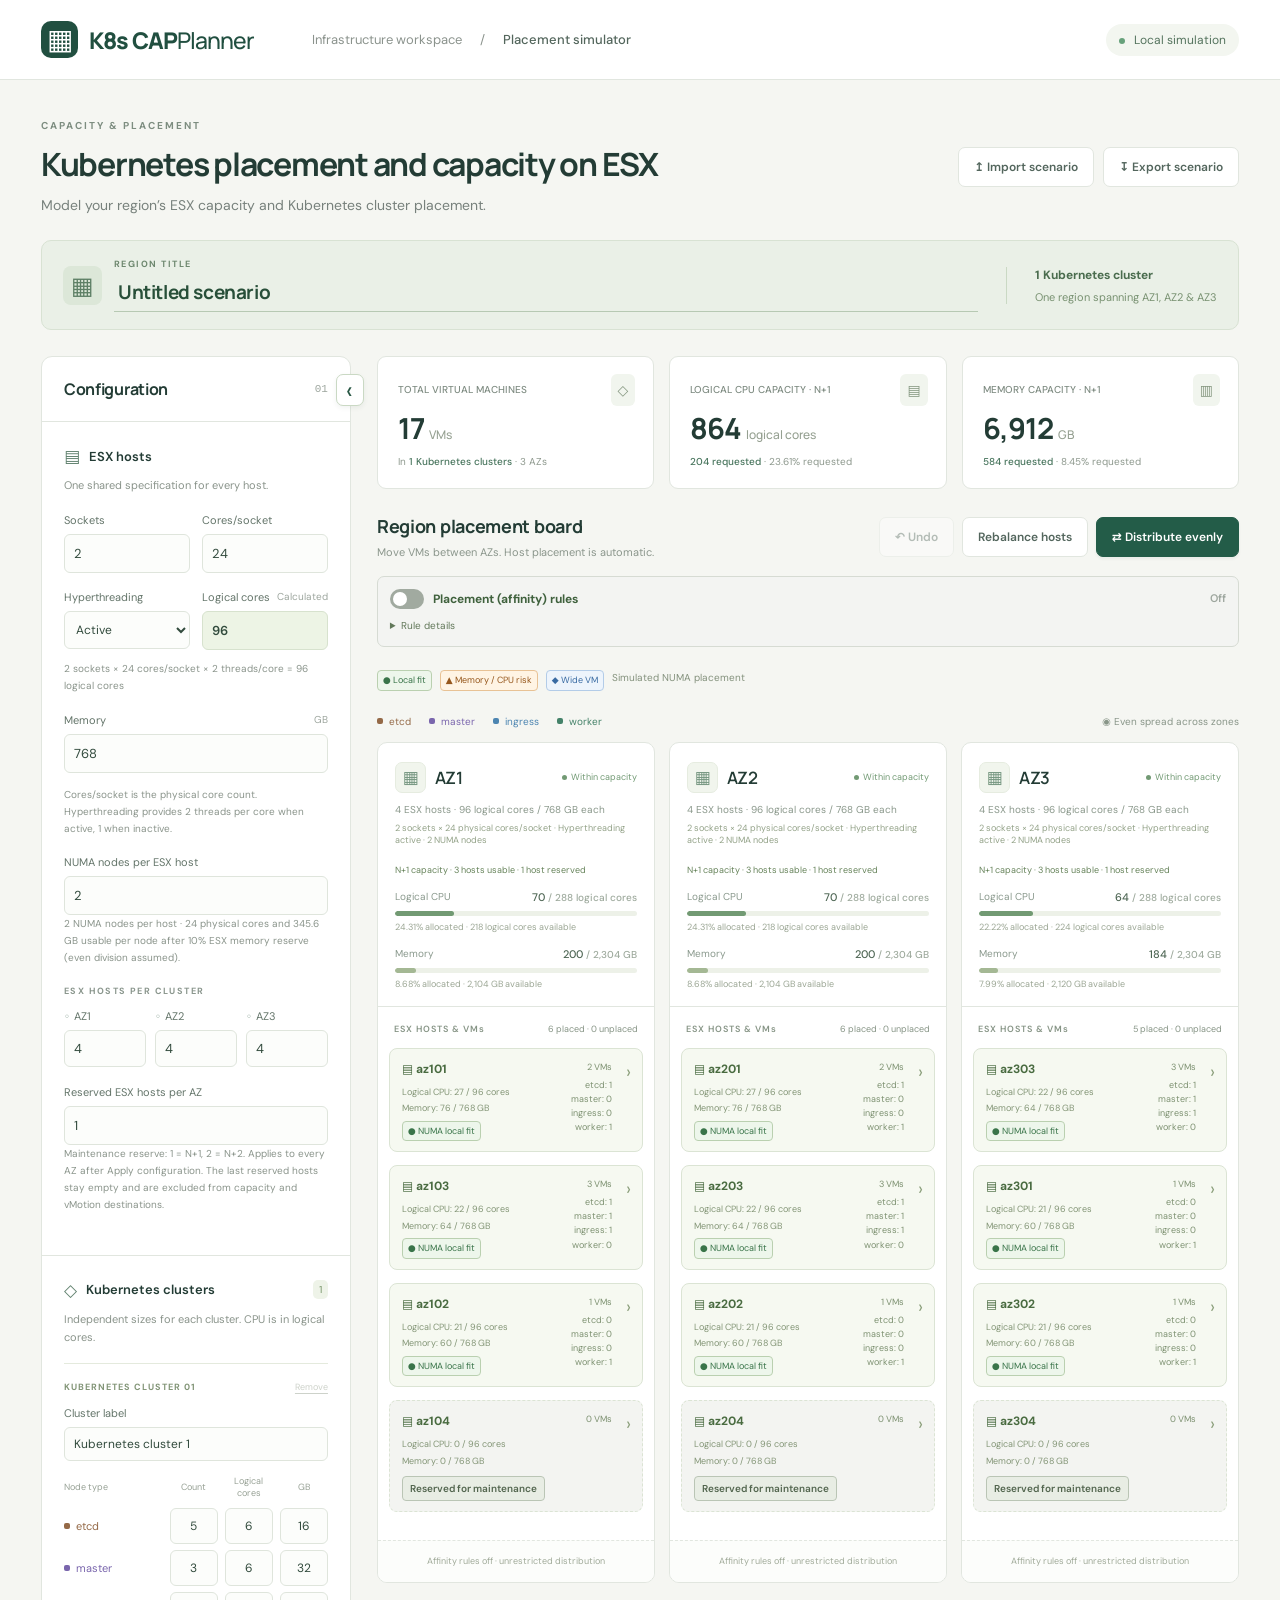
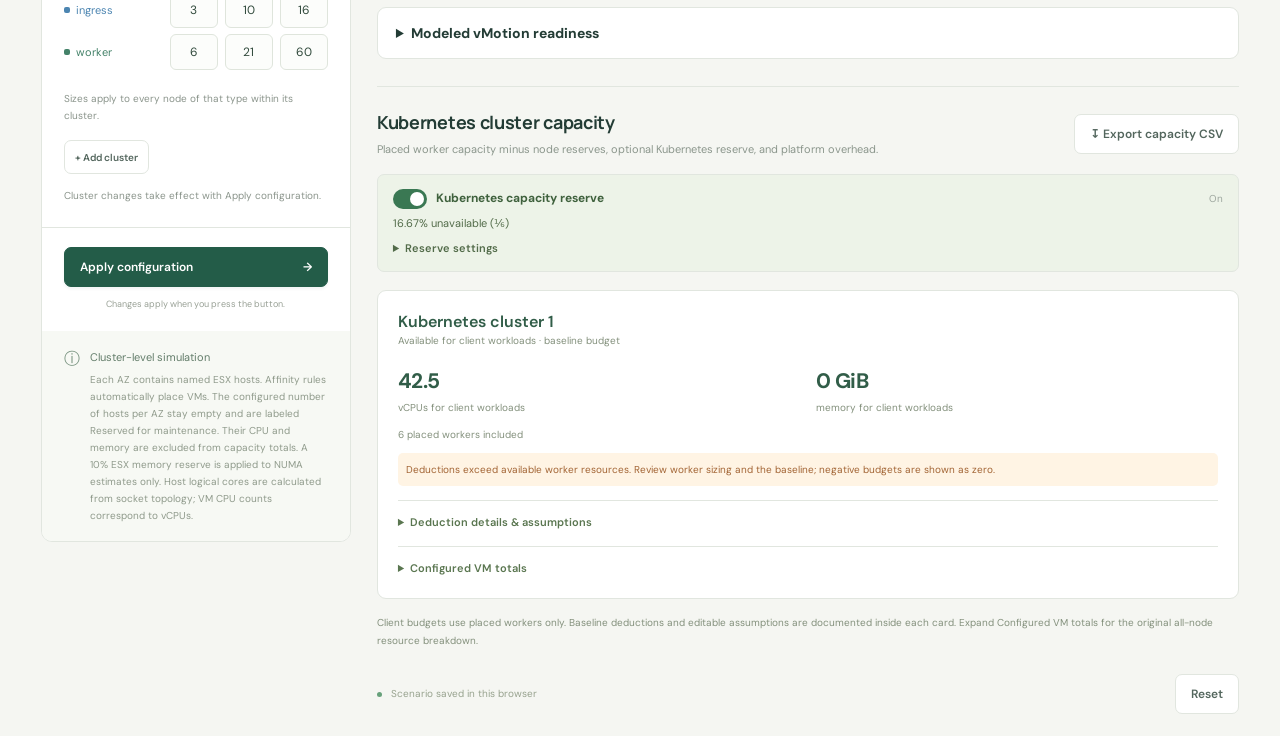
==== commit 86d3b503: "latest features" ====
--- a/az-planner.html
+++ b/az-planner.html
@@ -105,6 +105,8 @@
 .maintenance-host{border-style:dashed;background:#f3f4f1}.maintenance-label{display:inline-block;margin-top:8px;padding:4px 7px;border:1px solid #bac5b5;border-radius:4px;color:#52654e;background:#e8ede4;font-size:10px;font-weight:600;line-height:1.5;overflow-wrap:anywhere}.maintenance-description{margin:0;font-size:11px;line-height:1.6;color:#66745e}
 
 .mobility-section{margin-top:24px;border:1px solid var(--border);border-radius:9px;background:#fff;min-width:0}.mobility-section>details>summary{padding:16px 18px;font-weight:700;font-size:14px;cursor:pointer}.mobility-body{padding:0 18px 18px}.mobility-actions,.mobility-filters{display:flex;align-items:center;gap:12px;flex-wrap:wrap}.mobility-actions>span,.mobility-help,.mobility-assumptions{font-size:11px;line-height:1.7;color:#6c7e66}.mobility-help{margin:12px 0}.mobility-assumptions summary{cursor:pointer;font-weight:600}.mobility-assumptions p{margin:8px 0}.mobility-body progress{width:100%;margin-top:12px}.mobility-filters{margin:12px 0;font-size:11px}.mobility-filters select{padding:6px;border:1px solid var(--border);border-radius:4px;background:#fff;color:inherit}.mobility-table-wrap{overflow:auto;max-height:520px}.mobility-table{width:100%;border-collapse:collapse;font-size:11px;text-align:left}.mobility-table caption{text-align:left;font-size:10px;color:#75866d;padding-bottom:8px}.mobility-table td,.mobility-table th{padding:11px 8px;border-bottom:1px solid var(--border);vertical-align:top}.mobility-table tbody th{font-weight:600}.mobility-table small{display:block;margin-top:4px;color:#75866d;font-weight:400}.mobility-badge{display:inline-block;padding:3px 6px;border-radius:4px;font-weight:600}.mobility-badge.movable{background:#edf5e9;color:#327348}.mobility-badge.limited{background:#fff2db;color:#986020}.mobility-badge.blocked{background:#fbeae5;color:#a34231}.mobility-badge.unplaced{background:#f0f1ee;color:#687461}.mobility-vm-detail{margin-top:7px}.mobility-vm-detail summary{cursor:pointer;line-height:1.6}.mobility-vm-detail p{font-size:10px;line-height:1.7;overflow-wrap:anywhere;margin:8px 0}.mobility-stale{opacity:.65}#mobility-summary{font-size:12px;font-weight:600;line-height:1.7;margin-top:16px}@media(max-width:560px){.mobility-body{padding:0 10px 12px}.mobility-table td,.mobility-table th{padding:8px 4px}.mobility-actions{gap:8px}}
+
+.kubernetes-reserve-controls{margin-top:16px;padding:13px 15px;border:1px solid var(--border);border-radius:7px;background:#edf3e8;font-size:11px;line-height:1.7;color:#526b49}.kubernetes-reserve-controls>.affinity-toggle{display:flex;align-items:center;gap:9px;cursor:pointer}.kubernetes-reserve-controls>.affinity-toggle>span{margin-left:auto}.kubernetes-reserve-controls>span{display:block;margin-top:5px}.kubernetes-reserve-controls details{margin-top:7px}.kubernetes-reserve-controls summary{cursor:pointer;font-weight:600}.kubernetes-reserve-settings{display:flex;align-items:end;gap:10px;margin:12px 0;flex-wrap:wrap}.kubernetes-reserve-settings label{display:flex;flex-direction:column;gap:6px}.kubernetes-reserve-settings input{width:140px;padding:9px;border:1px solid var(--border);border-radius:5px;background:white;color:inherit}.kubernetes-reserve-controls p{font-size:10px;line-height:1.7}
 </style></head>
 <body>
 <header class="topbar"><a class="brand" href="#" aria-label="K8s CAPPlanner home"><span class="brand-icon">▦</span> K8s CAP<span>Planner</span></a><div class="nav-label">Infrastructure workspace <span>/</span> <strong>Placement simulator</strong></div><span class="local-pill"><i></i> Local simulation</span></header>
@@ -115,38 +117,41 @@
     <div class="configuration-drawer"><button id="configuration-toggle" class="configuration-toggle" type="button" aria-controls="configuration-panel" aria-expanded="true" aria-label="Collapse Configuration panel" title="Collapse Configuration panel"><span class="configuration-toggle-arrow" aria-hidden="true">‹</span><span class="configuration-toggle-label" aria-hidden="true">Configuration</span></button><aside class="configuration" id="configuration-panel">
       <form id="config-form">
         <div class="panel-heading"><h2>Configuration</h2><span class="small-label">01</span></div>
-        <section><div class="section-heading"><span class="section-icon">▤</span><h3>ESX hosts</h3></div><p class="help">One shared specification for every host.</p><div class="two-fields"><label>Sockets<input name="host.sockets" type="number" min="1" max="1000000" step="1" required></label><label>Cores/socket<input name="host.coresPerSocket" aria-label="Physical cores per socket" type="number" min="1" max="1000000" step="1" required></label></div><div class="two-fields topology-fields"><label>Hyperthreading<select name="host.hyperthreading" aria-label="Hyperthreading"><option value="active">Active</option><option value="inactive">Inactive</option></select></label><label for="host-logical-cores">Logical cores <span>Calculated</span><output id="host-logical-cores" name="host.cpu" aria-live="polite"></output></label></div><p id="host-cpu-formula" class="help topology-help">Sockets × physical cores/socket × threads/core</p><label>Memory <span>GB</span><input name="host.memory" type="number" min="0.01" max="1000000" step="any" required></label><p class="help footer-help">Cores/socket is the physical core count. Hyperthreading provides 2 threads per core when active, 1 when inactive.</p><label class="numa-config">NUMA nodes per ESX host<input name="host.numaNodes" aria-label="NUMA nodes per ESX host" type="number" min="1" max="64" step="1" required></label><p id="numa-topology-help" class="help topology-help">CPU cores and memory are assumed evenly divided between NUMA nodes.</p><div class="field-title">ESX HOSTS PER CLUSTER</div><div id="host-counts" class="host-counts"></div></section>
-        <section class="k8s-config"><div class="section-heading"><span class="section-icon">◇</span><h3>Kubernetes clusters</h3><span id="draft-count" class="cluster-count"></span></div><p class="help">Independent sizes for up to two clusters. CPU is in logical cores.</p><div id="cluster-editors"></div><p class="help footer-help">Sizes apply to every node of that type within its cluster.</p><div class="cluster-editor-actions"><button id="add-cluster" type="button" class="button secondary">+ Add cluster</button><span class="help">Maximum 2 clusters</span></div><p class="help footer-help">Cluster changes take effect with Apply configuration.</p></section>
+        <section><div class="section-heading"><span class="section-icon">▤</span><h3>ESX hosts</h3></div><p class="help">One shared specification for every host.</p><div class="two-fields"><label>Sockets<input name="host.sockets" type="number" min="1" max="1000000" step="1" required></label><label>Cores/socket<input name="host.coresPerSocket" aria-label="Physical cores per socket" type="number" min="1" max="1000000" step="1" required></label></div><div class="two-fields topology-fields"><label>Hyperthreading<select name="host.hyperthreading" aria-label="Hyperthreading"><option value="active">Active</option><option value="inactive">Inactive</option></select></label><label for="host-logical-cores">Logical cores <span>Calculated</span><output id="host-logical-cores" name="host.cpu" aria-live="polite"></output></label></div><p id="host-cpu-formula" class="help topology-help">Sockets × physical cores/socket × threads/core</p><label>Memory <span>GB</span><input name="host.memory" type="number" min="0.01" max="1000000" step="any" required></label><p class="help footer-help">Cores/socket is the physical core count. Hyperthreading provides 2 threads per core when active, 1 when inactive.</p><label class="numa-config">NUMA nodes per ESX host<input name="host.numaNodes" aria-label="NUMA nodes per ESX host" type="number" min="1" max="64" step="1" required></label><p id="numa-topology-help" class="help topology-help">CPU cores and memory are assumed evenly divided between NUMA nodes.</p><div class="field-title">ESX HOSTS PER CLUSTER</div><div id="host-counts" class="host-counts"></div><label class="numa-config">Reserved ESX hosts per AZ<input name="maintenanceReserve" aria-label="Reserved ESX hosts per AZ" type="number" min="1" max="10000" step="1" required></label><p class="help topology-help">Maintenance reserve: 1 = N+1, 2 = N+2. Applies to every AZ after Apply configuration. The last reserved hosts stay empty and are excluded from capacity and vMotion destinations.</p></section>
+        <section class="k8s-config"><div class="section-heading"><span class="section-icon">◇</span><h3>Kubernetes clusters</h3><span id="draft-count" class="cluster-count"></span></div><p class="help">Independent sizes for each cluster. CPU is in logical cores.</p><div id="cluster-editors"></div><p class="help footer-help">Sizes apply to every node of that type within its cluster.</p><div class="cluster-editor-actions"><button id="add-cluster" type="button" class="button secondary">+ Add cluster</button></div><p class="help footer-help">Cluster changes take effect with Apply configuration.</p></section>
         <div class="config-footer"><p id="config-error" class="error" role="alert" hidden></p><button type="submit" class="button primary full">Apply configuration <span>→</span></button><span id="config-status">Changes apply when you press the button.</span></div>
       </form>
-      <div class="model-note"><span>ⓘ</span><p>Cluster-level simulation<br><small>Each AZ contains named ESX hosts. Affinity rules automatically place VMs. The last host in each AZ stays empty and is labeled Reserved for maintenance. Its CPU and memory are excluded from N+1 capacity totals. A 10% ESX memory reserve is applied to NUMA estimates only. Host logical cores are calculated from socket topology; VM CPU counts correspond to vCPUs.</small></p></div>
+      <div class="model-note"><span>ⓘ</span><p>Cluster-level simulation<br><small>Each AZ contains named ESX hosts. Affinity rules automatically place VMs. The configured number of hosts per AZ stay empty and are labeled Reserved for maintenance. Their CPU and memory are excluded from capacity totals. A 10% ESX memory reserve is applied to NUMA estimates only. Host logical cores are calculated from socket topology; VM CPU counts correspond to vCPUs.</small></p></div>
     </aside></div>
     <div class="canvas">
       <div class="summary" id="summary"></div>
       <section class="placement">
         <div class="placement-heading"><div><h2>Region placement board</h2><p>Move VMs between AZs. Host placement is automatic.</p></div><div class="board-actions"><button id="undo" class="button secondary" disabled>↶ Undo</button><button id="balance-workers" class="button secondary">Rebalance hosts</button><button id="balance" class="button primary">⇄ Distribute evenly</button></div></div>
-        <div class="affinity-policy" id="affinity-policy"><label class="affinity-toggle"><input id="affinity-toggle" type="checkbox" role="switch" aria-label="Placement (affinity) rules" aria-describedby="affinity-toggle-help"><strong>Placement (affinity) rules</strong><span id="affinity-toggle-state">On</span></label><details class="affinity-details"><summary>Rule details</summary><div class="affinity-details-body"><p>When enabled, these limits apply across both Kubernetes clusters within each AZ:</p><ol id="affinity-rule-description"><li><strong>Etcd separation and split:</strong> At most one etcd VM per host across both Kubernetes clusters. A four-vCPU etcd VM is modeled as 2 vCPUs on each of exactly two NUMA nodes, with half its memory on each.</li><li><strong>Etcd allowance on every host:</strong> Reserve 2 physical-core equivalents per NUMA node, even without etcd. Also reserve half the largest configured etcd VM's memory per node so hosts remain eligible to receive it.</li><li><strong>Local placement:</strong> Each worker, master, and ingress VM must fit completely within one node's remaining CPU and usable memory. NUMA memory includes the 10% ESX overhead allowance. Worker counts follow resource fit; there is no separate per-host worker-count cap.</li><li><strong>Independent roles:</strong> Master and ingress VMs need no matching number, host partner, or shared NUMA node. Moving one VM to another AZ does not move another VM.</li><li><strong>Role separation:</strong> At most one master and one ingress from each Kubernetes cluster per ESX host. VMs from different Kubernetes clusters may share a host if resources fit.</li></ol><p id="affinity-toggle-help"><strong>Turning off:</strong> Redistributes VMs within their current AZs without etcd slots, role separation, or strict NUMA fit. The original best-effort NUMA estimate and capacity warnings remain available.</p><p><strong>Turning on:</strong> Recalculates automatic host placement under these rules. VMs without a valid placement remain visible as unplaced; configured counts and sizes are retained.</p><p>These are simulation policies, not VMware configuration or guaranteed optimal packing. No VM is tied to a fixed ESX hostname. The last host in each AZ is always reserved for maintenance and receives no VMs, with rules on or off. This reservation is already included in N+1 capacity totals.</p></div></details></div><div id="affinity-warning" class="capacity-warning" role="status" hidden></div><div class="numa-legend" aria-label="NUMA status legend"><span class="numa-badge fit">● Local fit</span><span class="numa-badge risk">▲ Memory / CPU risk</span><span class="numa-badge wide">◆ Wide VM</span><small>Simulated NUMA placement</small></div><div class="board-meta"><div class="legend"><span class="type-etcd">etcd</span><span class="type-master">master</span><span class="type-ingress">ingress</span><span class="type-worker">worker</span></div><span id="spread-label"></span></div>
+        <div class="affinity-policy" id="affinity-policy"><label class="affinity-toggle"><input id="affinity-toggle" type="checkbox" role="switch" aria-label="Placement (affinity) rules" aria-describedby="affinity-toggle-help"><strong>Placement (affinity) rules</strong><span id="affinity-toggle-state">On</span></label><details class="affinity-details"><summary>Rule details</summary><div class="affinity-details-body"><p>When enabled, these limits apply across all Kubernetes clusters within each AZ:</p><ol id="affinity-rule-description"><li><strong>Etcd separation and split:</strong> At most one etcd VM per host across all Kubernetes clusters. A six-vCPU etcd VM is modeled as 3 vCPUs on each of exactly two NUMA nodes, with half its memory on each.</li><li><strong>Etcd allowance on every host:</strong> Reserve 3 physical-core equivalents per NUMA node, even without etcd. Also reserve half the largest configured etcd VM's memory per node so hosts remain eligible to receive it.</li><li><strong>Local placement:</strong> Each worker, master, and ingress VM must fit completely within one node's remaining CPU and usable memory. NUMA memory includes the 10% ESX overhead allowance. Worker counts follow resource fit; there is no separate per-host worker-count cap.</li><li><strong>Independent roles:</strong> Master and ingress VMs need no matching number, host partner, or shared NUMA node. Moving one VM to another AZ does not move another VM.</li><li><strong>Role separation:</strong> At most one master and one ingress from each Kubernetes cluster per ESX host. VMs from different Kubernetes clusters may share a host if resources fit.</li></ol><p id="affinity-toggle-help"><strong>Turning off:</strong> Redistributes VMs within their current AZs without etcd slots, role separation, or strict NUMA fit. The original best-effort NUMA estimate and capacity warnings remain available.</p><p><strong>Turning on:</strong> Recalculates automatic host placement under these rules. VMs without a valid placement remain visible as unplaced; configured counts and sizes are retained.</p><p>These are simulation policies, not VMware configuration or guaranteed optimal packing. No VM is tied to a fixed ESX hostname. The configured maintenance hosts in each AZ receive no VMs, with rules on or off. This same reserve is already excluded from capacity totals.</p></div></details></div><div id="affinity-warning" class="capacity-warning" role="status" hidden></div><div class="numa-legend" aria-label="NUMA status legend"><span class="numa-badge fit">● Local fit</span><span class="numa-badge risk">▲ Memory / CPU risk</span><span class="numa-badge wide">◆ Wide VM</span><small>Simulated NUMA placement</small></div><div class="board-meta"><div class="legend"><span class="type-etcd">etcd</span><span class="type-master">master</span><span class="type-ingress">ingress</span><span class="type-worker">worker</span></div><span id="spread-label"></span></div>
         <div class="clusters" id="clusters"></div>
       </section>
       <div id="capacity-warning" class="capacity-warning" role="status" hidden></div>
       <section class="mobility-section" aria-label="Modeled vMotion readiness"><details id="mobility-panel"><summary>Modeled vMotion readiness</summary><div class="mobility-body"><div class="mobility-actions"><button id="mobility-run" type="button" class="button secondary">Run assessment</button><button id="mobility-cancel" type="button" class="button secondary" hidden>Cancel</button><span id="mobility-status" role="status" aria-live="polite">Not assessed</span></div><progress id="mobility-progress" aria-label="VM mobility assessment progress" hidden></progress><p class="mobility-help">Tests each VM independently against other active hosts in its AZ. Hosts reserved for maintenance are in maintenance mode and cannot receive VMs. No placements are changed.</p><details class="mobility-assumptions"><summary>Assessment assumptions</summary><p>Green: two or more destinations. Amber: exactly one. Red: none. Unplaced VMs are counted separately. With affinity enabled, checks use the model’s strict NUMA budgets, etcd split/reserves, and role separation. With affinity disabled, checks use logical host CPU and configured RAM limits; overcapacity is rejected for this assessment even though the placement board permits it. Destination NUMA allocation may be recomputed within that host; other VMs remain on their ESX hosts. Results are independent possibilities, not a plan to move all VMs simultaneously or evacuate a host. This is a planning estimate, not actual VMware compatibility, network/storage validation, or guaranteed live NUMA behavior.</p></details><div id="mobility-results" hidden><p id="mobility-summary"></p><div class="mobility-filters"><label>AZ <select id="mobility-az"><option value="all">All AZs</option><option value="0">AZ1</option><option value="1">AZ2</option><option value="2">AZ3</option></select></label><label>Status <select id="mobility-filter"><option value="all">All statuses</option><option value="blocked">Blocked</option><option value="limited">Limited</option><option value="movable">Movable</option><option value="unplaced">Unplaced</option></select></label></div><div class="mobility-table-wrap"><table class="mobility-table"><caption>Individual VM mobility — expand a result for destinations and rejection reasons</caption><thead><tr><th scope="col">VM / Kubernetes cluster</th><th scope="col">AZ / current host</th><th scope="col">Mobility</th></tr></thead><tbody id="mobility-rows"></tbody></table></div></div></div></details></section>
-      <section class="potential-capacity" aria-labelledby="potential-heading"><div class="placement-heading"><div><h2 id="potential-heading">Kubernetes cluster capacity</h2><p>Placed worker capacity minus node reservations and baseline platform overhead.</p></div><button id="export-capacity" type="button" class="button secondary">↧ Export capacity CSV</button></div><div id="cluster-capacity-cards" class="cluster-capacity-cards"></div><p class="capacity-assumptions">Client budgets use placed workers only. Baseline deductions and editable assumptions are documented inside each card. Expand Configured VM totals for the original all-node resource breakdown.</p></section><footer class="canvas-footer"><span><i></i> <span id="save-status">Scenario saved in this browser</span></span><button id="reset" type="button" class="button secondary">Reset</button></footer>
+      <section class="potential-capacity" aria-labelledby="potential-heading"><div class="placement-heading"><div><h2 id="potential-heading">Kubernetes cluster capacity</h2><p>Placed worker capacity minus node reserves, optional Kubernetes reserve, and platform overhead.</p></div><button id="export-capacity" type="button" class="button secondary">↧ Export capacity CSV</button></div><div class="kubernetes-reserve-controls"><label class="affinity-toggle"><input id="kubernetes-reserve-toggle" type="checkbox" role="switch" aria-label="Kubernetes capacity reserve" aria-describedby="kubernetes-reserve-help"><strong>Kubernetes capacity reserve</strong><span id="kubernetes-reserve-state">On</span></label><span id="kubernetes-reserve-summary"></span><details><summary>Reserve settings</summary><div class="kubernetes-reserve-settings"><label>Unavailable capacity (%)<input id="kubernetes-reserve-percent" type="number" min="0" max="100" step="any" required aria-label="Unavailable Kubernetes capacity percentage"></label><button id="kubernetes-reserve-apply" type="button" class="button secondary">Apply reserve</button></div><p id="kubernetes-reserve-help">Applies the same percentage to CPU and memory in every Kubernetes cluster, after node reserves and before fixed platform overhead. Default: exactly ⅙ (about 16.67%; display rounded). Turn off to use the full worker budget. This is additional Kubernetes headroom, separate from reserved ESX hosts; VM placement stays unchanged.</p></details></div><div id="cluster-capacity-cards" class="cluster-capacity-cards"></div><p class="capacity-assumptions">Client budgets use placed workers only. Baseline deductions and editable assumptions are documented inside each card. Expand Configured VM totals for the original all-node resource breakdown.</p></section><footer class="canvas-footer"><span><i></i> <span id="save-status">Scenario saved in this browser</span></span><button id="reset" type="button" class="button secondary">Reset</button></footer>
     </div>
   </div>
 </main>
 <div id="toast" role="status" aria-live="polite"></div>
 <script id="mobility-worker-source" type="text/plain">const TYPES = ['etcd', 'master', 'ingress', 'worker'];
+const ETCD_CPU_PER_NODE = 3;
 const AZS = ['AZ1', 'AZ2', 'AZ3'];
 const REGION_TYPES = { presentation: 'Presentation tier', mid: 'Mid-tier' };
 function defaultDeductions() { return {nodeCpu:0.5,nodeMemoryGiB:8.5,servicesCpu:60,servicesMemoryGiB:250}; }
+function defaultKubernetesReserve() { return {enabled:true,percent:100/6}; }
+function kubernetesReserveSettings(state) { return state.kubernetesReserve===undefined?defaultKubernetesReserve():state.kubernetesReserve; }
 function defaultCluster(id, label) {
   return { id, label, deductions:defaultDeductions(), profiles: {
-    etcd: { count: 5, cpu: 4, memory: 16 }, master: { count: 3, cpu: 6, memory: 32 },
-    ingress: { count: 3, cpu: 6, memory: 16 }, worker: { count: 6, cpu: 12, memory: 60 }
+    etcd: { count: 5, cpu: 6, memory: 16 }, master: { count: 3, cpu: 6, memory: 32 },
+    ingress: { count: 3, cpu: 10, memory: 16 }, worker: { count: 6, cpu: 21, memory: 60 }
   } };
 }
 function defaults() {
-  return { schemaVersion: 6, placementPolicyVersion: 3, title: 'Untitled scenario', affinityEnabled: false, regionType: 'presentation', host: { cpu: 96, memory: 768, sockets: 2, coresPerSocket: 24, numaNodes: 2, hyperthreading: true }, hosts: [4, 4, 4],
+  return { schemaVersion: 6, placementPolicyVersion: 4, title: 'Untitled scenario', affinityEnabled: false, maintenanceReserve: 1, kubernetesReserve: defaultKubernetesReserve(), regionType: 'presentation', host: { cpu: 96, memory: 768, sockets: 2, coresPerSocket: 24, numaNodes: 2, hyperthreading: true }, hosts: [4, 4, 4],
     clusters: [defaultCluster('k8s-1', 'Kubernetes cluster 1')], vms: [] };
 }
 function positive(n, integer = false) { return Number.isFinite(n) && n > 0 && n <= 1000000 && (!integer || Number.isInteger(n)); }
@@ -157,14 +162,18 @@
 }
 function validateConfig(s) {
   if (typeof s?.title !== 'string' || !s.title.trim() || s.title.length>120) throw Error('Give the scenario a title of 1–120 characters.');
+  const kReserve=kubernetesReserveSettings(s??{});
+  if(!kReserve||typeof kReserve.enabled!=='boolean'||!Number.isFinite(kReserve.percent)||kReserve.percent<0||kReserve.percent>100)throw Error('Kubernetes capacity reserve must have an on/off setting and a percentage from 0 to 100.');
   if (typeof s?.affinityEnabled !== 'boolean') throw Error('Placement rules must be on or off.');
   if (!s || !positive(s.host?.cpu, true) || !positive(s.host?.memory)) throw Error('Enter positive host logical CPU cores and memory (up to 1,000,000).');
   if (!positive(s.host.sockets,true) || !positive(s.host.coresPerSocket,true) || typeof s.host.hyperthreading!=='boolean') throw Error('Enter positive whole-number sockets and physical cores per socket, and select hyperthreading Active or Inactive.');
   if (!Number.isInteger(s.host.numaNodes) || s.host.numaNodes<1 || s.host.numaNodes>64 || (s.host.sockets*s.host.coresPerSocket)%s.host.numaNodes!==0) throw Error('NUMA nodes per host must be 1–64 and divide the host physical core count evenly.');
   if (s.host.cpu !== logicalCores(s.host)) throw Error('Logical cores must equal sockets × physical cores per socket × threads per core (2 when hyperthreading is active, otherwise 1).');
   if (!Array.isArray(s.hosts) || s.hosts.length !== 3 || !s.hosts.every(n => positive(n, true) && n <= 10000)) throw Error('Each AZ needs 1–10,000 hosts.');
+  const reserve=reservedHostCount(s);
+  if(!Number.isInteger(reserve)||reserve<1||reserve>Math.min(...s.hosts))throw Error('Reserved ESX hosts per AZ must be a whole number from 1 to the smallest AZ host count.');
   if (!Object.hasOwn(REGION_TYPES, s.regionType)) throw Error('Choose Presentation tier or Mid-tier for the region.');
-  if (!Array.isArray(s.clusters) || !s.clusters.length || s.clusters.length > 2) throw Error('Define one or two Kubernetes clusters.');
+  if (!Array.isArray(s.clusters) || !s.clusters.length) throw Error('Define at least one Kubernetes cluster.');
   let total = 0;
   const ids = new Set();
   for (const cluster of s.clusters) {
@@ -200,12 +209,24 @@
   const vms = state.vms.filter(v => v.az === az);
   const cpu = vms.reduce((n, v) => n + profileFor(state, v).cpu, 0);
   const memory = vms.reduce((n, v) => n + profileFor(state, v).memory, 0);
-  const availableHosts = Math.max(0, state.hosts[az] - 1);
+  const availableHosts = availableHostCount(state,az);
   const capacity = { cpu: state.host.cpu * availableHosts, memory: state.host.memory * availableHosts };
   return { vms, cpu, memory, capacity, over: cpu > capacity.cpu || memory > capacity.memory };
 }
-function isMaintenanceHost(state, az, host) { return host === state.hosts[az] - 1; }
+function reservedHostCount(state) { return state.maintenanceReserve === undefined ? 1 : state.maintenanceReserve; }
+function availableHostCount(state,az) { return Math.max(0,state.hosts[az]-reservedHostCount(state)); }
+function isMaintenanceHost(state, az, host) { return Number.isInteger(host)&&host>=availableHostCount(state,az)&&host<state.hosts[az]; }
 function hostName(az, index) { return `az${az+1}${String(index+1).padStart(2,'0')}`; }
+// Display ordering only; host identities and VM placements are never changed.
+function hostDisplayOrder(state,az) {
+  const priorities=Array(state.hosts[az]).fill(TYPES.length);
+  for(const vm of state.vms)if(vm.az===az&&vm.host!==null){
+    const role=TYPES.indexOf(vm.type);
+    if(role>=0)priorities[vm.host]=Math.min(priorities[vm.host],role);
+  }
+  return Array.from({length:state.hosts[az]},(_,host)=>host).sort((a,b)=>
+    Number(isMaintenanceHost(state,az,a))-Number(isMaintenanceHost(state,az,b))||priorities[a]-priorities[b]||a-b);
+}
 function hostUsage(state, az, host) {
   const vms = state.vms.filter(v=>v.az===az && v.host===host);
   const cpu=vms.reduce((n,v)=>n+profileFor(state,v).cpu,0);
@@ -217,9 +238,9 @@
   const count=state.host.numaNodes,physical=state.host.sockets*state.host.coresPerSocket/count;
   const memoryReserve=Math.max(0,...state.clusters.filter(c=>c.profiles.etcd.count>0).map(c=>c.profiles.etcd.memory/2));
   const capacity={physical,logical:state.host.cpu/count,memory:numaMemoryPerNode(state.host)};
-  const cpuBudget=Math.max(0,physical-2),memoryBudget=capacity.memory-memoryReserve;
+  const cpuReserve=ETCD_CPU_PER_NODE,cpuBudget=Math.max(0,physical-cpuReserve),memoryBudget=capacity.memory-memoryReserve;
   const nodes=Array.from({length:count},(_,id)=>({id,cpu:0,memory:0})),placements=new Map();
-  const fail=reason=>({capacity,nodes,placements,cpuBudget,memoryReserve,fits:false,reason,memoryRisk:false,contention:false,wide:false,status:'risk'});
+  const fail=reason=>({capacity,nodes,placements,cpuReserve,cpuBudget,memoryReserve,fits:false,reason,memoryRisk:false,contention:false,wide:false,status:'risk'});
   const etcd=members.filter(v=>v.type==='etcd');
   if(etcd.length>1)return fail('At most one etcd VM per host.');
   for(const type of ['master','ingress'])for(const cluster of state.clusters)
@@ -236,20 +257,20 @@
   }
   for(const vm of etcd) {
     const p=profileFor(state,vm);
-    if(count!==2||p.cpu!==4)return fail('Etcd 2+2 policy requires a four-vCPU etcd VM and exactly two NUMA nodes.');
-    if(nodes.some(n=>n.cpu+2>physical+1e-8||n.memory+p.memory/2>capacity.memory+1e-8))return fail('Insufficient NUMA capacity for etcd.');
-    for(const n of nodes){n.cpu+=2;n.memory+=p.memory/2;}
-    placements.set(vm.id,{home:0,nodes:[0,1],splitEtcd:true,wide:false,remote:0,overflow:0,contention:false,cpuByNode:[2,2],memoryByNode:[p.memory/2,p.memory/2]});
-  }
-  return {capacity,nodes,placements,cpuBudget,memoryReserve,fits:true,memoryRisk:false,contention:false,wide:false,status:'fit'};
+    if(count!==2||p.cpu!==ETCD_CPU_PER_NODE*2)return fail('Etcd 3+3 policy requires a six-vCPU etcd VM and exactly two NUMA nodes.');
+    if(nodes.some(n=>n.cpu+cpuReserve>physical+1e-8||n.memory+p.memory/2>capacity.memory+1e-8))return fail('Insufficient NUMA capacity for etcd.');
+    for(const n of nodes){n.cpu+=cpuReserve;n.memory+=p.memory/2;}
+    placements.set(vm.id,{home:0,nodes:[0,1],splitEtcd:true,wide:false,remote:0,overflow:0,contention:false,cpuByNode:[cpuReserve,cpuReserve],memoryByNode:[p.memory/2,p.memory/2]});
+  }
+  return {capacity,nodes,placements,cpuReserve,cpuBudget,memoryReserve,fits:true,memoryRisk:false,contention:false,wide:false,status:'fit'};
 }
 function assignHosts(state) {
-  const next=structuredClone(state);next.placementPolicyVersion=3;delete next.dedications;
+  const next=structuredClone(state);next.placementPolicyVersion=4;next.maintenanceReserve=reservedHostCount(next);next.kubernetesReserve=structuredClone(kubernetesReserveSettings(next));delete next.dedications;
   // Host assignments are calculated each time, never affinity/pinning metadata.
   next.vms.forEach(v=>{v.host=null;delete v.pinned;});
   if(!next.affinityEnabled) {
     for(let az=0;az<3;az++) {
-      const loads=Array.from({length:Math.max(0,next.hosts[az]-1)},(_,host)=>({host,cpu:0,memory:0,count:0}));
+      const loads=Array.from({length:availableHostCount(next,az)},(_,host)=>({host,cpu:0,memory:0,count:0}));
       const members=next.vms.filter(v=>v.az===az).sort((a,b)=>profileFor(next,b).cpu-profileFor(next,a).cpu || profileFor(next,b).memory-profileFor(next,a).memory || a.id.localeCompare(b.id));
       for(const vm of members) {
         const p=profileFor(next,vm);
@@ -260,7 +281,7 @@
     return next;
   }
   for(let az=0;az<3;az++) {
-    const loads=Array.from({length:Math.max(0,next.hosts[az]-1)},(_,host)=>({host,members:[],cpu:0,memory:0}));
+    const loads=Array.from({length:availableHostCount(next,az)},(_,host)=>({host,members:[],cpu:0,memory:0}));
     // Largest first, then least-loaded eligible host for every role. NUMA fit remains strict.
     const members=next.vms.filter(v=>v.az===az);
     const ordered=members.filter(v=>v.type!=='etcd').sort((a,b)=>profileFor(next,b).cpu-profileFor(next,a).cpu||profileFor(next,b).memory-profileFor(next,a).memory||a.name.localeCompare(b.name,undefined,{numeric:true})||a.clusterId.localeCompare(b.clusterId));
@@ -285,7 +306,7 @@
 function affinitySummary(state,az) {
   const members=state.vms.filter(v=>v.az===az),unplaced=members.filter(v=>v.host===null);
   const issues=[];
-  if(state.affinityEnabled&&state.clusters.some(c=>c.profiles.etcd.count>0)&&(state.host.numaNodes!==2||state.clusters.some(c=>c.profiles.etcd.count>0&&c.profiles.etcd.cpu!==4)))issues.push('Etcd 2+2 requires four-vCPU etcd profiles and two NUMA nodes per host.');
+  if(state.affinityEnabled&&state.clusters.some(c=>c.profiles.etcd.count>0)&&(state.host.numaNodes!==2||state.clusters.some(c=>c.profiles.etcd.count>0&&c.profiles.etcd.cpu!==ETCD_CPU_PER_NODE*2)))issues.push('Etcd 3+3 requires six-vCPU etcd profiles and two NUMA nodes per host.');
   return {unplaced,issues};
 }
 function distribute(state) {
@@ -325,6 +346,8 @@
 }
 function normalizeState(source) {
   let s=structuredClone(source);
+  if(s&&!Object.hasOwn(s,'kubernetesReserve'))s.kubernetesReserve=defaultKubernetesReserve();
+  if(s&&!Object.hasOwn(s,'maintenanceReserve'))s.maintenanceReserve=1;
   if(s&&!Object.hasOwn(s,'title'))s.title='Untitled scenario';
   if(typeof s?.title==='string')s.title=s.title.trim();
   if(s&&!Object.hasOwn(s,'affinityEnabled'))s.affinityEnabled=true;
@@ -347,13 +370,13 @@
     s={...s,schemaVersion:6,vms:s.vms.map(v=>({id:v.id,clusterId:v.clusterId,name:v.name,type:v.type,az:v.az,host:null}))};
     validateConfig(s);s=assignHosts(s);
   }
-  if(s?.placementPolicyVersion!==3) {
+  if(s?.placementPolicyVersion!==4) {
     validateState({...s,affinityEnabled:false},{allowMaintenanceHost:true});
     const needsEvacuation=s.vms.some(v=>v.host!==null&&isMaintenanceHost(s,v.az,v.host));
-    s=s.affinityEnabled||needsEvacuation?assignHosts(s):{...s,placementPolicyVersion:3};
+    s=s.affinityEnabled||needsEvacuation?assignHosts(s):{...s,placementPolicyVersion:4};
   }
   validateState(s);
-  return {schemaVersion:6,placementPolicyVersion:3,title:s.title,affinityEnabled:s.affinityEnabled,regionType:s.regionType,host:{cpu:s.host.cpu,memory:s.host.memory,sockets:s.host.sockets,coresPerSocket:s.host.coresPerSocket,numaNodes:s.host.numaNodes,hyperthreading:s.host.hyperthreading},hosts:[...s.hosts],
+  return {schemaVersion:6,placementPolicyVersion:4,maintenanceReserve:s.maintenanceReserve,kubernetesReserve:{...s.kubernetesReserve},title:s.title,affinityEnabled:s.affinityEnabled,regionType:s.regionType,host:{cpu:s.host.cpu,memory:s.host.memory,sockets:s.host.sockets,coresPerSocket:s.host.coresPerSocket,numaNodes:s.host.numaNodes,hyperthreading:s.host.hyperthreading},hosts:[...s.hosts],
     clusters:s.clusters.map(c=>({id:c.id,label:c.label.trim(),deductions:{...(c.deductions??defaultDeductions())},profiles:Object.fromEntries(TYPES.map(t=>[t,{count:c.profiles[t].count,cpu:c.profiles[t].cpu,memory:c.profiles[t].memory}]))})),
     vms:s.vms.map(v=>({id:v.id,clusterId:v.clusterId,name:v.name,type:v.type,az:v.az,host:v.host}))};
 }
@@ -411,9 +434,12 @@
   const placed=workers.filter(v=>v.host!==null).length,profile=cluster.profiles.worker;
   const grossCpu=placed*profile.cpu,grossMemoryGiB=placed*profile.memory*1e9/2**30;
   const nodeCpu=placed*d.nodeCpu,nodeMemoryGiB=placed*d.nodeMemoryGiB;
-  const cpu=grossCpu-nodeCpu-d.servicesCpu,memoryGiB=grossMemoryGiB-nodeMemoryGiB-d.servicesMemoryGiB;
+  const allocatableCpu=Math.max(0,grossCpu-nodeCpu),allocatableMemoryGiB=Math.max(0,grossMemoryGiB-nodeMemoryGiB);
+  const reserve=kubernetesReserveSettings(state),factor=reserve.enabled?reserve.percent/100:0;
+  const kubernetesReserveCpu=allocatableCpu*factor,kubernetesReserveMemoryGiB=allocatableMemoryGiB*factor;
+  const cpu=grossCpu-nodeCpu-kubernetesReserveCpu-d.servicesCpu,memoryGiB=grossMemoryGiB-nodeMemoryGiB-kubernetesReserveMemoryGiB-d.servicesMemoryGiB;
   return {placed,unplaced:workers.length-placed,grossCpu,grossMemoryGiB,nodeCpu,nodeMemoryGiB,
-    allocatableCpu:Math.max(0,grossCpu-nodeCpu),allocatableMemoryGiB:Math.max(0,grossMemoryGiB-nodeMemoryGiB),
+    allocatableCpu,allocatableMemoryGiB,kubernetesReserveEnabled:reserve.enabled,kubernetesReservePercent:reserve.percent,kubernetesReserveCpu,kubernetesReserveMemoryGiB,
     cpu:Math.max(0,cpu),memoryGiB:Math.max(0,memoryGiB),overdrawn:cpu<0||memoryGiB<0,
     nodeOverdrawn:d.nodeCpu>profile.cpu||d.nodeMemoryGiB>profile.memory*1e9/2**30};
 }
@@ -426,6 +452,7 @@
     add('Client workload summary','Available for client workloads',worker.placed,worker.unplaced,worker.cpu,'',worker.memoryGiB);
     add('Client workload calculation','Placed workers, gross',worker.placed,worker.unplaced,worker.grossCpu,'',worker.grossMemoryGiB);
     add('Client workload calculation','Node reservations (deduct)', '', '',worker.nodeCpu,'',worker.nodeMemoryGiB);
+    add('Client workload calculation',`Kubernetes capacity reserve (${Number(worker.kubernetesReservePercent.toFixed(6))}%, ${worker.kubernetesReserveEnabled?'on':'off'})`, '', '',worker.kubernetesReserveCpu,'',worker.kubernetesReserveMemoryGiB);
     add('Client workload calculation','Platform overhead (deduct)', '', '',d.servicesCpu,'',d.servicesMemoryGiB);
     add('Client workload calculation','Client workload budget',worker.placed,worker.unplaced,worker.cpu,'',worker.memoryGiB);
     for(const type of TYPES) {
@@ -447,7 +474,7 @@
 function* vmMobility(state) {
   const hosts=state.hosts.map((count,az)=>Array.from({length:count},(_,host)=>state.vms.filter(v=>v.az===az&&v.host===host)));
   for(const vm of state.vms) {
-    const row={id:vm.id,name:vm.name,cluster:state.clusters.find(c=>c.id===vm.clusterId).label,az:vm.az,source:vm.host,eligibleHosts:[],rejected:[],maintenanceHost:state.hosts[vm.az]-1,status:'unplaced'};
+    const row={id:vm.id,name:vm.name,cluster:state.clusters.find(c=>c.id===vm.clusterId).label,az:vm.az,source:vm.host,eligibleHosts:[],rejected:[],maintenanceHosts:Array.from({length:reservedHostCount(state)},(_,i)=>availableHostCount(state,vm.az)+i),status:'unplaced'};
     if(vm.host===null){yield row;continue;}
     for(let host=0;host<state.hosts[vm.az];host++) {
       if(host===vm.host)continue;
@@ -482,17 +509,20 @@
 };
 </script><script type="module">
 const TYPES = ['etcd', 'master', 'ingress', 'worker'];
+const ETCD_CPU_PER_NODE = 3;
 const AZS = ['AZ1', 'AZ2', 'AZ3'];
 const REGION_TYPES = { presentation: 'Presentation tier', mid: 'Mid-tier' };
 function defaultDeductions() { return {nodeCpu:0.5,nodeMemoryGiB:8.5,servicesCpu:60,servicesMemoryGiB:250}; }
+function defaultKubernetesReserve() { return {enabled:true,percent:100/6}; }
+function kubernetesReserveSettings(state) { return state.kubernetesReserve===undefined?defaultKubernetesReserve():state.kubernetesReserve; }
 function defaultCluster(id, label) {
   return { id, label, deductions:defaultDeductions(), profiles: {
-    etcd: { count: 5, cpu: 4, memory: 16 }, master: { count: 3, cpu: 6, memory: 32 },
-    ingress: { count: 3, cpu: 6, memory: 16 }, worker: { count: 6, cpu: 12, memory: 60 }
+    etcd: { count: 5, cpu: 6, memory: 16 }, master: { count: 3, cpu: 6, memory: 32 },
+    ingress: { count: 3, cpu: 10, memory: 16 }, worker: { count: 6, cpu: 21, memory: 60 }
   } };
 }
 function defaults() {
-  return { schemaVersion: 6, placementPolicyVersion: 3, title: 'Untitled scenario', affinityEnabled: false, regionType: 'presentation', host: { cpu: 96, memory: 768, sockets: 2, coresPerSocket: 24, numaNodes: 2, hyperthreading: true }, hosts: [4, 4, 4],
+  return { schemaVersion: 6, placementPolicyVersion: 4, title: 'Untitled scenario', affinityEnabled: false, maintenanceReserve: 1, kubernetesReserve: defaultKubernetesReserve(), regionType: 'presentation', host: { cpu: 96, memory: 768, sockets: 2, coresPerSocket: 24, numaNodes: 2, hyperthreading: true }, hosts: [4, 4, 4],
     clusters: [defaultCluster('k8s-1', 'Kubernetes cluster 1')], vms: [] };
 }
 function positive(n, integer = false) { return Number.isFinite(n) && n > 0 && n <= 1000000 && (!integer || Number.isInteger(n)); }
@@ -503,14 +533,18 @@
 }
 function validateConfig(s) {
   if (typeof s?.title !== 'string' || !s.title.trim() || s.title.length>120) throw Error('Give the scenario a title of 1–120 characters.');
+  const kReserve=kubernetesReserveSettings(s??{});
+  if(!kReserve||typeof kReserve.enabled!=='boolean'||!Number.isFinite(kReserve.percent)||kReserve.percent<0||kReserve.percent>100)throw Error('Kubernetes capacity reserve must have an on/off setting and a percentage from 0 to 100.');
   if (typeof s?.affinityEnabled !== 'boolean') throw Error('Placement rules must be on or off.');
   if (!s || !positive(s.host?.cpu, true) || !positive(s.host?.memory)) throw Error('Enter positive host logical CPU cores and memory (up to 1,000,000).');
   if (!positive(s.host.sockets,true) || !positive(s.host.coresPerSocket,true) || typeof s.host.hyperthreading!=='boolean') throw Error('Enter positive whole-number sockets and physical cores per socket, and select hyperthreading Active or Inactive.');
   if (!Number.isInteger(s.host.numaNodes) || s.host.numaNodes<1 || s.host.numaNodes>64 || (s.host.sockets*s.host.coresPerSocket)%s.host.numaNodes!==0) throw Error('NUMA nodes per host must be 1–64 and divide the host physical core count evenly.');
   if (s.host.cpu !== logicalCores(s.host)) throw Error('Logical cores must equal sockets × physical cores per socket × threads per core (2 when hyperthreading is active, otherwise 1).');
   if (!Array.isArray(s.hosts) || s.hosts.length !== 3 || !s.hosts.every(n => positive(n, true) && n <= 10000)) throw Error('Each AZ needs 1–10,000 hosts.');
+  const reserve=reservedHostCount(s);
+  if(!Number.isInteger(reserve)||reserve<1||reserve>Math.min(...s.hosts))throw Error('Reserved ESX hosts per AZ must be a whole number from 1 to the smallest AZ host count.');
   if (!Object.hasOwn(REGION_TYPES, s.regionType)) throw Error('Choose Presentation tier or Mid-tier for the region.');
-  if (!Array.isArray(s.clusters) || !s.clusters.length || s.clusters.length > 2) throw Error('Define one or two Kubernetes clusters.');
+  if (!Array.isArray(s.clusters) || !s.clusters.length) throw Error('Define at least one Kubernetes cluster.');
   let total = 0;
   const ids = new Set();
   for (const cluster of s.clusters) {
@@ -546,12 +580,24 @@
   const vms = state.vms.filter(v => v.az === az);
   const cpu = vms.reduce((n, v) => n + profileFor(state, v).cpu, 0);
   const memory = vms.reduce((n, v) => n + profileFor(state, v).memory, 0);
-  const availableHosts = Math.max(0, state.hosts[az] - 1);
+  const availableHosts = availableHostCount(state,az);
   const capacity = { cpu: state.host.cpu * availableHosts, memory: state.host.memory * availableHosts };
   return { vms, cpu, memory, capacity, over: cpu > capacity.cpu || memory > capacity.memory };
 }
-function isMaintenanceHost(state, az, host) { return host === state.hosts[az] - 1; }
+function reservedHostCount(state) { return state.maintenanceReserve === undefined ? 1 : state.maintenanceReserve; }
+function availableHostCount(state,az) { return Math.max(0,state.hosts[az]-reservedHostCount(state)); }
+function isMaintenanceHost(state, az, host) { return Number.isInteger(host)&&host>=availableHostCount(state,az)&&host<state.hosts[az]; }
 function hostName(az, index) { return `az${az+1}${String(index+1).padStart(2,'0')}`; }
+// Display ordering only; host identities and VM placements are never changed.
+function hostDisplayOrder(state,az) {
+  const priorities=Array(state.hosts[az]).fill(TYPES.length);
+  for(const vm of state.vms)if(vm.az===az&&vm.host!==null){
+    const role=TYPES.indexOf(vm.type);
+    if(role>=0)priorities[vm.host]=Math.min(priorities[vm.host],role);
+  }
+  return Array.from({length:state.hosts[az]},(_,host)=>host).sort((a,b)=>
+    Number(isMaintenanceHost(state,az,a))-Number(isMaintenanceHost(state,az,b))||priorities[a]-priorities[b]||a-b);
+}
 function hostUsage(state, az, host) {
   const vms = state.vms.filter(v=>v.az===az && v.host===host);
   const cpu=vms.reduce((n,v)=>n+profileFor(state,v).cpu,0);
@@ -563,9 +609,9 @@
   const count=state.host.numaNodes,physical=state.host.sockets*state.host.coresPerSocket/count;
   const memoryReserve=Math.max(0,...state.clusters.filter(c=>c.profiles.etcd.count>0).map(c=>c.profiles.etcd.memory/2));
   const capacity={physical,logical:state.host.cpu/count,memory:numaMemoryPerNode(state.host)};
-  const cpuBudget=Math.max(0,physical-2),memoryBudget=capacity.memory-memoryReserve;
+  const cpuReserve=ETCD_CPU_PER_NODE,cpuBudget=Math.max(0,physical-cpuReserve),memoryBudget=capacity.memory-memoryReserve;
   const nodes=Array.from({length:count},(_,id)=>({id,cpu:0,memory:0})),placements=new Map();
-  const fail=reason=>({capacity,nodes,placements,cpuBudget,memoryReserve,fits:false,reason,memoryRisk:false,contention:false,wide:false,status:'risk'});
+  const fail=reason=>({capacity,nodes,placements,cpuReserve,cpuBudget,memoryReserve,fits:false,reason,memoryRisk:false,contention:false,wide:false,status:'risk'});
   const etcd=members.filter(v=>v.type==='etcd');
   if(etcd.length>1)return fail('At most one etcd VM per host.');
   for(const type of ['master','ingress'])for(const cluster of state.clusters)
@@ -582,20 +628,20 @@
   }
   for(const vm of etcd) {
     const p=profileFor(state,vm);
-    if(count!==2||p.cpu!==4)return fail('Etcd 2+2 policy requires a four-vCPU etcd VM and exactly two NUMA nodes.');
-    if(nodes.some(n=>n.cpu+2>physical+1e-8||n.memory+p.memory/2>capacity.memory+1e-8))return fail('Insufficient NUMA capacity for etcd.');
-    for(const n of nodes){n.cpu+=2;n.memory+=p.memory/2;}
-    placements.set(vm.id,{home:0,nodes:[0,1],splitEtcd:true,wide:false,remote:0,overflow:0,contention:false,cpuByNode:[2,2],memoryByNode:[p.memory/2,p.memory/2]});
-  }
-  return {capacity,nodes,placements,cpuBudget,memoryReserve,fits:true,memoryRisk:false,contention:false,wide:false,status:'fit'};
+    if(count!==2||p.cpu!==ETCD_CPU_PER_NODE*2)return fail('Etcd 3+3 policy requires a six-vCPU etcd VM and exactly two NUMA nodes.');
+    if(nodes.some(n=>n.cpu+cpuReserve>physical+1e-8||n.memory+p.memory/2>capacity.memory+1e-8))return fail('Insufficient NUMA capacity for etcd.');
+    for(const n of nodes){n.cpu+=cpuReserve;n.memory+=p.memory/2;}
+    placements.set(vm.id,{home:0,nodes:[0,1],splitEtcd:true,wide:false,remote:0,overflow:0,contention:false,cpuByNode:[cpuReserve,cpuReserve],memoryByNode:[p.memory/2,p.memory/2]});
+  }
+  return {capacity,nodes,placements,cpuReserve,cpuBudget,memoryReserve,fits:true,memoryRisk:false,contention:false,wide:false,status:'fit'};
 }
 function assignHosts(state) {
-  const next=structuredClone(state);next.placementPolicyVersion=3;delete next.dedications;
+  const next=structuredClone(state);next.placementPolicyVersion=4;next.maintenanceReserve=reservedHostCount(next);next.kubernetesReserve=structuredClone(kubernetesReserveSettings(next));delete next.dedications;
   // Host assignments are calculated each time, never affinity/pinning metadata.
   next.vms.forEach(v=>{v.host=null;delete v.pinned;});
   if(!next.affinityEnabled) {
     for(let az=0;az<3;az++) {
-      const loads=Array.from({length:Math.max(0,next.hosts[az]-1)},(_,host)=>({host,cpu:0,memory:0,count:0}));
+      const loads=Array.from({length:availableHostCount(next,az)},(_,host)=>({host,cpu:0,memory:0,count:0}));
       const members=next.vms.filter(v=>v.az===az).sort((a,b)=>profileFor(next,b).cpu-profileFor(next,a).cpu || profileFor(next,b).memory-profileFor(next,a).memory || a.id.localeCompare(b.id));
       for(const vm of members) {
         const p=profileFor(next,vm);
@@ -606,7 +652,7 @@
     return next;
   }
   for(let az=0;az<3;az++) {
-    const loads=Array.from({length:Math.max(0,next.hosts[az]-1)},(_,host)=>({host,members:[],cpu:0,memory:0}));
+    const loads=Array.from({length:availableHostCount(next,az)},(_,host)=>({host,members:[],cpu:0,memory:0}));
     // Largest first, then least-loaded eligible host for every role. NUMA fit remains strict.
     const members=next.vms.filter(v=>v.az===az);
     const ordered=members.filter(v=>v.type!=='etcd').sort((a,b)=>profileFor(next,b).cpu-profileFor(next,a).cpu||profileFor(next,b).memory-profileFor(next,a).memory||a.name.localeCompare(b.name,undefined,{numeric:true})||a.clusterId.localeCompare(b.clusterId));
@@ -631,7 +677,7 @@
 function affinitySummary(state,az) {
   const members=state.vms.filter(v=>v.az===az),unplaced=members.filter(v=>v.host===null);
   const issues=[];
-  if(state.affinityEnabled&&state.clusters.some(c=>c.profiles.etcd.count>0)&&(state.host.numaNodes!==2||state.clusters.some(c=>c.profiles.etcd.count>0&&c.profiles.etcd.cpu!==4)))issues.push('Etcd 2+2 requires four-vCPU etcd profiles and two NUMA nodes per host.');
+  if(state.affinityEnabled&&state.clusters.some(c=>c.profiles.etcd.count>0)&&(state.host.numaNodes!==2||state.clusters.some(c=>c.profiles.etcd.count>0&&c.profiles.etcd.cpu!==ETCD_CPU_PER_NODE*2)))issues.push('Etcd 3+3 requires six-vCPU etcd profiles and two NUMA nodes per host.');
   return {unplaced,issues};
 }
 function distribute(state) {
@@ -671,6 +717,8 @@
 }
 function normalizeState(source) {
   let s=structuredClone(source);
+  if(s&&!Object.hasOwn(s,'kubernetesReserve'))s.kubernetesReserve=defaultKubernetesReserve();
+  if(s&&!Object.hasOwn(s,'maintenanceReserve'))s.maintenanceReserve=1;
   if(s&&!Object.hasOwn(s,'title'))s.title='Untitled scenario';
   if(typeof s?.title==='string')s.title=s.title.trim();
   if(s&&!Object.hasOwn(s,'affinityEnabled'))s.affinityEnabled=true;
@@ -693,13 +741,13 @@
     s={...s,schemaVersion:6,vms:s.vms.map(v=>({id:v.id,clusterId:v.clusterId,name:v.name,type:v.type,az:v.az,host:null}))};
     validateConfig(s);s=assignHosts(s);
   }
-  if(s?.placementPolicyVersion!==3) {
+  if(s?.placementPolicyVersion!==4) {
     validateState({...s,affinityEnabled:false},{allowMaintenanceHost:true});
     const needsEvacuation=s.vms.some(v=>v.host!==null&&isMaintenanceHost(s,v.az,v.host));
-    s=s.affinityEnabled||needsEvacuation?assignHosts(s):{...s,placementPolicyVersion:3};
+    s=s.affinityEnabled||needsEvacuation?assignHosts(s):{...s,placementPolicyVersion:4};
   }
   validateState(s);
-  return {schemaVersion:6,placementPolicyVersion:3,title:s.title,affinityEnabled:s.affinityEnabled,regionType:s.regionType,host:{cpu:s.host.cpu,memory:s.host.memory,sockets:s.host.sockets,coresPerSocket:s.host.coresPerSocket,numaNodes:s.host.numaNodes,hyperthreading:s.host.hyperthreading},hosts:[...s.hosts],
+  return {schemaVersion:6,placementPolicyVersion:4,maintenanceReserve:s.maintenanceReserve,kubernetesReserve:{...s.kubernetesReserve},title:s.title,affinityEnabled:s.affinityEnabled,regionType:s.regionType,host:{cpu:s.host.cpu,memory:s.host.memory,sockets:s.host.sockets,coresPerSocket:s.host.coresPerSocket,numaNodes:s.host.numaNodes,hyperthreading:s.host.hyperthreading},hosts:[...s.hosts],
     clusters:s.clusters.map(c=>({id:c.id,label:c.label.trim(),deductions:{...(c.deductions??defaultDeductions())},profiles:Object.fromEntries(TYPES.map(t=>[t,{count:c.profiles[t].count,cpu:c.profiles[t].cpu,memory:c.profiles[t].memory}]))})),
     vms:s.vms.map(v=>({id:v.id,clusterId:v.clusterId,name:v.name,type:v.type,az:v.az,host:v.host}))};
 }
@@ -757,9 +805,12 @@
   const placed=workers.filter(v=>v.host!==null).length,profile=cluster.profiles.worker;
   const grossCpu=placed*profile.cpu,grossMemoryGiB=placed*profile.memory*1e9/2**30;
   const nodeCpu=placed*d.nodeCpu,nodeMemoryGiB=placed*d.nodeMemoryGiB;
-  const cpu=grossCpu-nodeCpu-d.servicesCpu,memoryGiB=grossMemoryGiB-nodeMemoryGiB-d.servicesMemoryGiB;
+  const allocatableCpu=Math.max(0,grossCpu-nodeCpu),allocatableMemoryGiB=Math.max(0,grossMemoryGiB-nodeMemoryGiB);
+  const reserve=kubernetesReserveSettings(state),factor=reserve.enabled?reserve.percent/100:0;
+  const kubernetesReserveCpu=allocatableCpu*factor,kubernetesReserveMemoryGiB=allocatableMemoryGiB*factor;
+  const cpu=grossCpu-nodeCpu-kubernetesReserveCpu-d.servicesCpu,memoryGiB=grossMemoryGiB-nodeMemoryGiB-kubernetesReserveMemoryGiB-d.servicesMemoryGiB;
   return {placed,unplaced:workers.length-placed,grossCpu,grossMemoryGiB,nodeCpu,nodeMemoryGiB,
-    allocatableCpu:Math.max(0,grossCpu-nodeCpu),allocatableMemoryGiB:Math.max(0,grossMemoryGiB-nodeMemoryGiB),
+    allocatableCpu,allocatableMemoryGiB,kubernetesReserveEnabled:reserve.enabled,kubernetesReservePercent:reserve.percent,kubernetesReserveCpu,kubernetesReserveMemoryGiB,
     cpu:Math.max(0,cpu),memoryGiB:Math.max(0,memoryGiB),overdrawn:cpu<0||memoryGiB<0,
     nodeOverdrawn:d.nodeCpu>profile.cpu||d.nodeMemoryGiB>profile.memory*1e9/2**30};
 }
@@ -772,6 +823,7 @@
     add('Client workload summary','Available for client workloads',worker.placed,worker.unplaced,worker.cpu,'',worker.memoryGiB);
     add('Client workload calculation','Placed workers, gross',worker.placed,worker.unplaced,worker.grossCpu,'',worker.grossMemoryGiB);
     add('Client workload calculation','Node reservations (deduct)', '', '',worker.nodeCpu,'',worker.nodeMemoryGiB);
+    add('Client workload calculation',`Kubernetes capacity reserve (${Number(worker.kubernetesReservePercent.toFixed(6))}%, ${worker.kubernetesReserveEnabled?'on':'off'})`, '', '',worker.kubernetesReserveCpu,'',worker.kubernetesReserveMemoryGiB);
     add('Client workload calculation','Platform overhead (deduct)', '', '',d.servicesCpu,'',d.servicesMemoryGiB);
     add('Client workload calculation','Client workload budget',worker.placed,worker.unplaced,worker.cpu,'',worker.memoryGiB);
     for(const type of TYPES) {
@@ -793,7 +845,7 @@
 function* vmMobility(state) {
   const hosts=state.hosts.map((count,az)=>Array.from({length:count},(_,host)=>state.vms.filter(v=>v.az===az&&v.host===host)));
   for(const vm of state.vms) {
-    const row={id:vm.id,name:vm.name,cluster:state.clusters.find(c=>c.id===vm.clusterId).label,az:vm.az,source:vm.host,eligibleHosts:[],rejected:[],maintenanceHost:state.hosts[vm.az]-1,status:'unplaced'};
+    const row={id:vm.id,name:vm.name,cluster:state.clusters.find(c=>c.id===vm.clusterId).label,az:vm.az,source:vm.host,eligibleHosts:[],rejected:[],maintenanceHosts:Array.from({length:reservedHostCount(state)},(_,i)=>availableHostCount(state,vm.az)+i),status:'unplaced'};
     if(vm.host===null){yield row;continue;}
     for(let host=0;host<state.hosts[vm.az];host++) {
       if(host===vm.host)continue;
@@ -850,8 +902,11 @@
 function update(next, message, populate = false) { previous = structuredClone(state); state = next; save(); render(); if (populate) fillForm(); toast(message); }
 function markPending() { $('config-status').textContent = 'You have unapplied changes.'; }
 function fillForm() {
+  delete $('kubernetes-reserve-percent').dataset.dirty;
+  $('kubernetes-reserve-percent').value=Number(kubernetesReserveSettings(state).percent.toFixed(2));
   const form = $('config-form');
   for (const key of ['memory', 'sockets', 'coresPerSocket', 'numaNodes']) form.elements[`host.${key}`].value = state.host[key];
+  form.elements['maintenanceReserve'].value=reservedHostCount(state);
   form.elements['host.hyperthreading'].value=state.host.hyperthreading?'active':'inactive';
   updateLogicalCores();
   AZS.forEach((_, i) => form.elements[`hosts.${i}`].value = state.hosts[i]);
@@ -882,7 +937,6 @@
 function renderEditor() {
   $('cluster-editors').innerHTML = draftClusters.map((cluster,index)=>`<fieldset class="cluster-editor"><legend>Cluster ${index+1}</legend><div class="editor-heading"><span class="editor-number">KUBERNETES CLUSTER ${String(index+1).padStart(2,'0')}</span><button type="button" class="text-button" data-remove="${esc(cluster.id)}" ${draftClusters.length===1?'disabled':''} aria-label="Remove cluster ${index+1}">Remove</button></div><label class="cluster-label-field">Cluster label<input name="${cluster.id}.label" type="text" value="${esc(cluster.label)}" maxlength="80" required aria-label="Cluster ${index+1} label"></label><div class="profile-head"><span>Node type</span><span>Count</span><span>Logical cores</span><span>GB</span></div>${TYPES.map(type=>`<div class="profile-row"><span class="type-label type-${type}"><span class="type-dot"></span>${type}</span>${['count','cpu','memory'].map(key=>`<input name="${cluster.id}.${type}.${key}" type="number" value="${cluster.profiles[type][key]}" min="${key==='count'?0:.01}" max="${key==='count'?3000:1000000}" step="${key==='count'?1:'any'}" required aria-label="Cluster ${index+1} ${type} ${key==='memory'?'memory GB':key==='cpu'?'logical cores':key}">`).join('')}</div>`).join('')}</fieldset>`).join('');
   $('draft-count').textContent = draftClusters.length;
-  $('add-cluster').disabled = draftClusters.length>=2;
 }
 $('host-counts').innerHTML = AZS.map((az, i) => `<label><span>◦</span>${az}<input type="number" name="hosts.${i}" min="1" max="10000" step="1" required aria-label="${az} host count"></label>`).join('');
 function resource(name, used, capacity) {
@@ -891,13 +945,13 @@
 }
 function numaBadges(placement) {
   const badges=[];
-  if(placement.splitEtcd)badges.push('<span class="numa-badge fit">● Etcd 2+2 policy</span>');
+  if(placement.splitEtcd)badges.push(`<span class="numa-badge fit">● Etcd ${placement.cpuByNode.join('+')} policy</span>`);
   if(placement.remote>1e-8)badges.push(`<span class="numa-badge risk" title="Estimated ${fmt(placement.remote)} GB cannot fit on the proposed home node">▲ Memory spans nodes</span>`);
   if(placement.overflow>1e-8)badges.push('<span class="numa-badge risk">▲ Memory over capacity</span>');
   if(placement.contention)badges.push('<span class="numa-badge risk" title="Allocated vCPUs exceed physical cores on a proposed node; this is a contention risk, not measured CPU usage">▲ CPU contention risk</span>');
   if(placement.wide)badges.push('<span class="numa-badge wide">◆ Wide VM</span>');
   if(!badges.length)badges.push('<span class="numa-badge fit">● Fits locally</span>');
-  return `<div class="vm-numa"><span>${placement.splitEtcd?'Etcd: 2 vCPUs and half its memory per NUMA node':`Suggested NUMA ${placement.nodes.join(' + ')} · memory home ${placement.home}`}</span>${badges.join('')}</div>`;
+  return `<div class="vm-numa"><span>${placement.splitEtcd?`Etcd: ${placement.cpuByNode[0]} vCPUs and half its memory per NUMA node`:`Suggested NUMA ${placement.nodes.join(' + ')} · memory home ${placement.home}`}</span>${badges.join('')}</div>`;
 }
 function vmCard(v, cluster, az, placement) {
   const p=cluster.profiles[v.type];
@@ -905,7 +959,7 @@
   return `<div class="vm-card type-${v.type}" draggable="true" data-id="${esc(v.id)}" aria-label="${esc(cluster.label)} ${v.name}, ${p.cpu} logical cores, ${p.memory} GB, on ${v.host===null?'unplaced':hostName(az,v.host)}"><span class="grip" aria-hidden="true">⠿</span><div><span class="vm-name">${v.name}</span><span class="vm-cluster-label" title="${esc(cluster.label)}">${esc(cluster.label)}</span><span class="vm-spec">${fmt(p.cpu)} logical cores · ${fmt(p.memory)} GB</span>${placement?numaBadges(placement):'<span class="numa-badge risk">▲ Unplaced</span>'}<div class="vm-placement">${hostControl}</div></div><select class="move-select" data-id="${esc(v.id)}" aria-label="Move ${v.name} (${esc(cluster.label)}) to zone">${AZS.map((name,i)=>`<option value="${i}" ${az===i?'selected':''}>${name}</option>`).join('')}</select></div>`;
 }
 function hostCard(az,host){
-  if(isMaintenanceHost(state,az,host))return `<details class="esx-host maintenance-host" data-host="${host}" data-az="${az}" ${expandedHosts.has(`${az}:${host}`)?'open':''} aria-label="${hostName(az,host)} ESX host, reserved for maintenance"><summary class="host-summary"><div class="host-vm-summary"><span class="host-vm-total">0 VMs</span></div><div class="esx-host-heading"><span class="host-name">▤ ${hostName(az,host)}</span></div><div class="host-resources"><span>Logical CPU: 0 / ${fmt(state.host.cpu)} cores</span><span>Memory: 0 / ${fmt(state.host.memory)} GB</span></div><span class="maintenance-label">Reserved for maintenance</span></summary><div class="host-expanded"><p class="maintenance-description">N+1 reserve: no VMs are scheduled on this host, with placement rules on or off. Its CPU and memory are already excluded from AZ and region capacity totals.</p></div></details>`;
+  if(isMaintenanceHost(state,az,host))return `<details class="esx-host maintenance-host" data-host="${host}" data-az="${az}" ${expandedHosts.has(`${az}:${host}`)?'open':''} aria-label="${hostName(az,host)} ESX host, reserved for maintenance"><summary class="host-summary"><div class="host-vm-summary"><span class="host-vm-total">0 VMs</span></div><div class="esx-host-heading"><span class="host-name">▤ ${hostName(az,host)}</span></div><div class="host-resources"><span>Logical CPU: 0 / ${fmt(state.host.cpu)} cores</span><span>Memory: 0 / ${fmt(state.host.memory)} GB</span></div><span class="maintenance-label">Reserved for maintenance</span></summary><div class="host-expanded"><p class="maintenance-description">N+${reservedHostCount(state)} reserve: no VMs are scheduled on this host, with placement rules on or off. Its CPU and memory are already excluded from AZ and region capacity totals.</p></div></details>`;
 
   const plan=numaPlan(state,az,host);
   const u=hostUsage(state,az,host);
@@ -915,22 +969,40 @@
   const card=v=>vmCard(v,state.clusters.find(c=>c.id===v.clusterId),az,plan.placements.get(v.id));
   const meter=(name,value,capacity,unit,node)=>{const percent=value/capacity*100;return `<div class="numa-resource"><div class="numa-resource-label"><strong>${name}</strong><span>${name==='CPU'?`${fmt(value)} vCPUs / ${fmt(capacity)} physical cores`:`${fmt(value)} / ${fmt(capacity)} GB`}</span></div><div class="numa-track" role="meter" aria-label="NUMA ${node} ${name} allocated" aria-valuemin="0" aria-valuemax="${capacity}" aria-valuenow="${Math.min(value,capacity)}" aria-valuetext="${name==='CPU'?`${fmt(value)} vCPUs allocated across ${fmt(capacity)} physical cores`:`${fmt(value)} of ${fmt(capacity)} ${unit}`}, ${fmt(percent)}% allocated"><span style="width:${Math.min(100,percent)}%" class="${value>capacity?'over':''}"></span></div><span class="numa-percent">${fmt(percent)}% allocated</span></div>`;};
   const spanning=ordered.filter(v=>involved(v).length>1);
-  const nodeCards=`<div class="numa-container-view"><div class="numa-estimate-heading">Suggested NUMA placement</div><div class="numa-placement-grid">${plan.nodes.map(n=>{const local=ordered.filter(v=>involved(v).length===1&&involved(v)[0]===n.id);return `<section class="numa-node-container" aria-label="NUMA ${n.id} placement"><div class="numa-node-head"><h4>NUMA ${n.id}</h4><p>${fmt(plan.capacity.physical)} physical cores</p>${state.affinityEnabled?`<p class="numa-policy-budget">Etcd slot: 2 cores · ${fmt(plan.memoryReserve)} GB<br>Other VMs: ≤${fmt(plan.cpuBudget)} vCPUs per node</p>`:''}${meter('CPU',n.cpu,plan.capacity.physical,'physical cores',n.id)}${meter('Memory',n.memory,plan.capacity.memory,'GB',n.id)}</div><div class="numa-local-vms">${local.map(card).join('')||'<div class="empty-host">No VMs contained entirely in this node</div>'}</div></section>`;}).join('')}${spanning.map(v=>{const p=plan.placements.get(v.id),ids=involved(v);return `<section class="numa-spanning ${p.remote>0?'memory-spanning':'cpu-spanning'}" aria-label="${esc(v.name)} spans NUMA ${ids.join(' and ')}"><div class="numa-span-heading">${p.splitEtcd?'Etcd 2+2 · CPU and memory split':p.nodes.length>1?'CPU spans nodes':''}${p.nodes.length>1&&p.remote>0?' · ':''}${p.remote>0?'Memory spans nodes':''}</div>${card(v)}<div class="numa-span-allocations">${ids.map(id=>`<div><strong>NUMA ${id}</strong><span>CPU: ${fmt(p.cpuByNode[id])} vCPU</span><span>Memory: ${fmt(p.memoryByNode[id])} GB${p.overflow>0&&p.home===id?' (includes overflow)':''}</span></div>`).join('')}</div></section>`;}).join('')}</div><p class="numa-planning-note">Planning estimate: memory capacity = host RAM × 90% ÷ NUMA nodes (10% ESX reserve). Not live ESXi placement. Bars show configured allocation, not measured utilization. CPU allocation compares vCPUs with physical cores; above 100% indicates physical-core oversubscription. Node totals include spanning VMs shown below. With rules enabled, the etcd slot is reserved on every host; a placed etcd VM consumes that slot rather than adding another reserve.</p></div>`;
+  const nodeCards=`<div class="numa-container-view"><div class="numa-estimate-heading">Suggested NUMA placement</div><div class="numa-placement-grid">${plan.nodes.map(n=>{const local=ordered.filter(v=>involved(v).length===1&&involved(v)[0]===n.id);return `<section class="numa-node-container" aria-label="NUMA ${n.id} placement"><div class="numa-node-head"><h4>NUMA ${n.id}</h4><p>${fmt(plan.capacity.physical)} physical cores</p>${state.affinityEnabled?`<p class="numa-policy-budget">Etcd slot: ${fmt(plan.cpuReserve)} cores · ${fmt(plan.memoryReserve)} GB<br>Other VMs: ≤${fmt(plan.cpuBudget)} vCPUs per node</p>`:''}${meter('CPU',n.cpu,plan.capacity.physical,'physical cores',n.id)}${meter('Memory',n.memory,plan.capacity.memory,'GB',n.id)}</div><div class="numa-local-vms">${local.map(card).join('')||'<div class="empty-host">No VMs contained entirely in this node</div>'}</div></section>`;}).join('')}${spanning.map(v=>{const p=plan.placements.get(v.id),ids=involved(v);return `<section class="numa-spanning ${p.remote>0?'memory-spanning':'cpu-spanning'}" aria-label="${esc(v.name)} spans NUMA ${ids.join(' and ')}"><div class="numa-span-heading">${p.splitEtcd?`Etcd ${p.cpuByNode.join('+')} · CPU and memory split`:p.nodes.length>1?'CPU spans nodes':''}${p.nodes.length>1&&p.remote>0?' · ':''}${p.remote>0?'Memory spans nodes':''}</div>${card(v)}<div class="numa-span-allocations">${ids.map(id=>`<div><strong>NUMA ${id}</strong><span>CPU: ${fmt(p.cpuByNode[id])} vCPU</span><span>Memory: ${fmt(p.memoryByNode[id])} GB${p.overflow>0&&p.home===id?' (includes overflow)':''}</span></div>`).join('')}</div></section>`;}).join('')}</div><p class="numa-planning-note">Planning estimate: memory capacity = host RAM × 90% ÷ NUMA nodes (10% ESX reserve). Not live ESXi placement. Bars show configured allocation, not measured utilization. CPU allocation compares vCPUs with physical cores; above 100% indicates physical-core oversubscription. Node totals include spanning VMs shown below. With rules enabled, the etcd slot is reserved on every host; a placed etcd VM consumes that slot rather than adding another reserve.</p></div>`;
   return `<details class="esx-host ${u.over?'host-over':''} " data-host="${host}" data-az="${az}" ${expandedHosts.has(`${az}:${host}`)?'open':''} aria-label="${hostName(az,host)} ESX host"><summary class="host-summary"><div class="host-vm-summary"><span class="host-vm-total">${u.vms.length} VMs</span><div class="host-type-counts">${TYPES.map(type=>`<span>${type}: ${u.vms.filter(v=>v.type===type).length}</span>`).join('')}</div></div><div class="esx-host-heading"><span class="host-name">▤ ${hostName(az,host)}</span></div><div class="host-resources"><span class="${u.cpu>u.capacity.cpu?'host-exceeded':''}">Logical CPU: ${fmt(u.cpu)} / ${fmt(u.capacity.cpu)} cores</span><span class="${u.memory>u.capacity.memory?'host-exceeded':''}">Memory: ${fmt(u.memory)} / ${fmt(u.capacity.memory)} GB</span></div><span class="numa-badge ${plan.status}">${status}</span></summary><div class="host-expanded">${nodeCards}</div></details>`;
 }
 function unplacedCard(az) {
   const a=affinitySummary(state,az);
   if(!a.unplaced.length)return '';
-  return `<details class="unplaced-vms"><summary>▲ ${a.unplaced.length} unplaced VMs</summary><p>${a.issues.map(esc).join(' ')} One host is reserved for maintenance. ${state.affinityEnabled?'VMs could not fit the remaining hosts’ per-node CPU/memory budgets or role-separation rules.':'There are no schedulable hosts in this AZ.'} Add hosts, change sizes, or move individual VMs to another AZ. Placement uses a load-balancing heuristic, not a guaranteed optimal packing.</p>${a.unplaced.map(v=>vmCard(v,state.clusters.find(c=>c.id===v.clusterId),az,null)).join('')}</details>`;
+  return `<details class="unplaced-vms"><summary>▲ ${a.unplaced.length} unplaced VMs</summary><p>${a.issues.map(esc).join(' ')} ${reservedHostCount(state)} host${reservedHostCount(state)===1?' is':'s are'} reserved for maintenance. ${state.affinityEnabled?'VMs could not fit the remaining hosts’ per-node CPU/memory budgets or role-separation rules.':'There are no schedulable hosts in this AZ.'} Add hosts, change sizes, or move individual VMs to another AZ. Placement uses a load-balancing heuristic, not a guaranteed optimal packing.</p>${a.unplaced.map(v=>vmCard(v,state.clusters.find(c=>c.id===v.clusterId),az,null)).join('')}</details>`;
 }
 function renderClusterCapacity() {
+  const kReserve=kubernetesReserveSettings(state);
+  $('kubernetes-reserve-toggle').checked=kReserve.enabled;
+  $('kubernetes-reserve-state').textContent=kReserve.enabled?'On':'Off';
+  $('kubernetes-reserve-summary').textContent=`${fmt(kReserve.percent)}% unavailable${Math.abs(kReserve.percent-100/6)<1e-10?' (⅙)':''}`;
+  // Preserve an unapplied percentage draft during unrelated rendering.
+  if(document.activeElement!==$('kubernetes-reserve-percent')&&!$('kubernetes-reserve-percent').dataset.dirty)$('kubernetes-reserve-percent').value=Number(kReserve.percent.toFixed(2));
   const open=new Set([...document.querySelectorAll('.capacity-card details[open]')].map(el=>el.dataset.key));
   $('cluster-capacity-cards').innerHTML=state.clusters.map(cluster=>{
     const c=clusterCapacity(state,cluster.id),w=clientCapacity(state,cluster.id),d=cluster.deductions??defaultDeductions();
     const fields=[['nodeCpu','Node reserve / worker','vCPU'],['nodeMemoryGiB','Node reserve / worker','GiB'],['servicesCpu','Platform overhead / cluster','vCPU'],['servicesMemoryGiB','Platform overhead / cluster','GiB']];
-    return `<article class="capacity-card" aria-label="${esc(cluster.label)} capacity"><h3>${esc(cluster.label)}</h3><p class="capacity-small">Available for client workloads · baseline budget</p><div class="capacity-kpis client-budget"><div><strong>${fmt(w.cpu)}</strong><span>vCPUs for client workloads</span></div><div><strong>${fmt(w.memoryGiB)} GiB</strong><span>memory for client workloads</span></div></div><p class="capacity-small">${fmt(w.placed)} placed workers included${w.unplaced?` · ${fmt(w.unplaced)} unplaced workers excluded`:''}</p>${w.overdrawn||w.nodeOverdrawn?'<p class="budget-warning">Deductions exceed available worker resources. Review worker sizing and the baseline; negative budgets are shown as zero.</p>':''}<details class="deduction-details" data-key="${cluster.id}-deductions" ${open.has(`${cluster.id}-deductions`)?'open':''}><summary>Deduction details &amp; assumptions</summary><div class="deduction-body"><table><caption>Client workload budget calculation</caption><thead><tr><th scope="col">Step</th><th scope="col">CPU</th><th scope="col">GiB</th></tr></thead><tbody><tr><th scope="row">Placed workers, gross</th><td>${fmt(w.grossCpu)}</td><td>${fmt(w.grossMemoryGiB)}</td></tr><tr><th scope="row">− Node reservations</th><td>${fmt(w.nodeCpu)}</td><td>${fmt(w.nodeMemoryGiB)}</td></tr><tr><th scope="row">− Platform overhead</th><td>${fmt(d.servicesCpu)}</td><td>${fmt(d.servicesMemoryGiB)}</td></tr></tbody><tfoot><tr><th scope="row">Client workload budget</th><td>${fmt(w.cpu)}</td><td>${fmt(w.memoryGiB)}</td></tr></tfoot></table><h4>Editable deductions</h4><p>Edit values, then Apply deductions to save them with this scenario. Values are independent per Kubernetes cluster.</p><div class="deduction-fields">${fields.map(([key,label,unit])=>`<label>${label} <span>${unit}</span><input type="number" min="0" max="1000000" step="any" value="${d[key]}" data-deduction="${key}" data-cluster="${esc(cluster.id)}" aria-label="${esc(cluster.label)} ${label} ${unit}" required></label>`).join('')}</div><button type="button" class="button secondary deduction-save" data-save-deductions="${esc(cluster.id)}">Apply deductions</button><h4>How capacity deductions work</h4><p><strong>Node CPU reserve:</strong> CPU set aside on each placed worker for the operating system, container runtime, kubelet, and other node processes. The default is <strong>0.5 vCPU per worker</strong>; the total deduction grows with the number of placed workers.</p><p><strong>Node memory reserve:</strong> memory set aside on each placed worker for those node processes. The default is <strong>8.5 GiB per worker</strong>. This is an editable allowance, not automatically calculated from the VM's size. Adjust it to match your environment.</p><p><strong>Platform overhead:</strong> worker resources budgeted for shared Kubernetes and platform workloads, such as cluster DNS, networking agents, monitoring, logging, and security tooling. Defaults are <strong>60 vCPUs and 250 GiB per cluster</strong>, deducted once per cluster rather than once per worker. Include only resources running on workers, and avoid counting resources already covered by the node reserves.</p><p><strong>Formula:</strong> placed worker VM resources − (placed workers × node reserve) − platform overhead. Master, ingress, etcd, and unplaced workers do not contribute to client workload capacity.</p><p><strong>Units:</strong> VM memory inputs use decimal GB and are converted to GiB before memory deductions. CPU uses vCPU units; 1,000m = 1 vCPU.</p><p><strong>Using the budget:</strong> the result estimates capacity available for client workloads before subtracting existing client consumption. Set reserves and overhead independently for each Kubernetes cluster based on its operating requirements. The values remain fixed until edited; the tool does not measure usage or automatically scale platform overhead with worker count. Budgets below zero are displayed as zero. Maintenance capacity is already reserved at the ESX placement and capacity layers, so no additional ESX host deduction is applied here.</p></div></details><details class="configured-capacity" data-key="${cluster.id}-configured" ${open.has(`${cluster.id}-configured`)?'open':''}><summary>Configured VM totals</summary><p class="capacity-small">${fmt(c.count)} VMs · ${fmt(c.unplaced)} unplaced · ${fmt(c.cpu)} vCPUs · ${fmt(c.memory)} GB</p><table><caption>All configured VM resources, including unplaced VMs</caption><thead><tr><th scope="col">Type</th><th scope="col">VMs</th><th scope="col">vCPUs</th><th scope="col">GB</th></tr></thead><tbody>${TYPES.map(t=>{const p=cluster.profiles[t];return `<tr><th scope="row">${t}</th><td>${fmt(p.count)}</td><td>${fmt(p.count*p.cpu)}</td><td>${fmt(p.count*p.memory)}</td></tr>`;}).join('')}</tbody><tfoot><tr><th scope="row">Total</th><td>${fmt(c.count)}</td><td>${fmt(c.cpu)}</td><td>${fmt(c.memory)}</td></tr></tfoot></table></details></article>`;
+    return `<article class="capacity-card" aria-label="${esc(cluster.label)} capacity"><h3>${esc(cluster.label)}</h3><p class="capacity-small">Available for client workloads · baseline budget</p><div class="capacity-kpis client-budget"><div><strong>${fmt(w.cpu)}</strong><span>vCPUs for client workloads</span></div><div><strong>${fmt(w.memoryGiB)} GiB</strong><span>memory for client workloads</span></div></div><p class="capacity-small">${fmt(w.placed)} placed workers included${w.unplaced?` · ${fmt(w.unplaced)} unplaced workers excluded`:''}</p>${w.overdrawn||w.nodeOverdrawn?'<p class="budget-warning">Deductions exceed available worker resources. Review worker sizing and the baseline; negative budgets are shown as zero.</p>':''}<details class="deduction-details" data-key="${cluster.id}-deductions" ${open.has(`${cluster.id}-deductions`)?'open':''}><summary>Deduction details &amp; assumptions</summary><div class="deduction-body"><table><caption>Client workload budget calculation</caption><thead><tr><th scope="col">Step</th><th scope="col">CPU</th><th scope="col">GiB</th></tr></thead><tbody><tr><th scope="row">Placed workers, gross</th><td>${fmt(w.grossCpu)}</td><td>${fmt(w.grossMemoryGiB)}</td></tr><tr><th scope="row">− Node reservations</th><td>${fmt(w.nodeCpu)}</td><td>${fmt(w.nodeMemoryGiB)}</td></tr><tr><th scope="row">− Kubernetes capacity reserve (${fmt(w.kubernetesReservePercent)}% · ${w.kubernetesReserveEnabled?'On':'Off'})</th><td>${fmt(w.kubernetesReserveCpu)}</td><td>${fmt(w.kubernetesReserveMemoryGiB)}</td></tr><tr><th scope="row">− Platform overhead</th><td>${fmt(d.servicesCpu)}</td><td>${fmt(d.servicesMemoryGiB)}</td></tr></tbody><tfoot><tr><th scope="row">Client workload budget</th><td>${fmt(w.cpu)}</td><td>${fmt(w.memoryGiB)}</td></tr></tfoot></table><h4>Editable deductions</h4><p>Edit values, then Apply deductions to save them with this scenario. Values are independent per Kubernetes cluster.</p><div class="deduction-fields">${fields.map(([key,label,unit])=>`<label>${label} <span>${unit}</span><input type="number" min="0" max="1000000" step="any" value="${d[key]}" data-deduction="${key}" data-cluster="${esc(cluster.id)}" aria-label="${esc(cluster.label)} ${label} ${unit}" required></label>`).join('')}</div><button type="button" class="button secondary deduction-save" data-save-deductions="${esc(cluster.id)}">Apply deductions</button><h4>How capacity deductions work</h4><p><strong>Node CPU reserve:</strong> CPU set aside on each placed worker for the operating system, container runtime, kubelet, and other node processes. The default is <strong>0.5 vCPU per worker</strong>; the total deduction grows with the number of placed workers.</p><p><strong>Node memory reserve:</strong> memory set aside on each placed worker for those node processes. The default is <strong>8.5 GiB per worker</strong>. This is an editable allowance, not automatically calculated from the VM's size. Adjust it to match your environment.</p><p><strong>Platform overhead:</strong> worker resources budgeted for shared Kubernetes and platform workloads, such as cluster DNS, networking agents, monitoring, logging, and security tooling. Defaults are <strong>60 vCPUs and 250 GiB per cluster</strong>, deducted once per cluster rather than once per worker. Include only resources running on workers, and avoid counting resources already covered by the node reserves.</p><p><strong>Kubernetes capacity reserve:</strong> an optional allowance for worker capacity unavailable during maintenance or a disaster. The default is exactly ⅙ (about 16.67%), enabled for every Kubernetes cluster. The selected percentage is deducted from placed worker resources after per-worker node reserves. Fixed platform overhead is then deducted in full. This affects the client capacity budget, not VM placement or the separate ESX maintenance-host reserve.</p><p><strong>Formula:</strong> (placed worker VM resources − placed workers × node reserve) × (1 − enabled reserve percentage ÷ 100) − platform overhead. Master, ingress, etcd, and unplaced workers do not contribute to client workload capacity.</p><p><strong>Units:</strong> VM memory inputs use decimal GB and are converted to GiB before memory deductions. CPU uses vCPU units; 1,000m = 1 vCPU.</p><p><strong>Using the budget:</strong> the result estimates capacity available for client workloads before subtracting existing client consumption. Set reserves and overhead independently for each Kubernetes cluster based on its operating requirements. The values remain fixed until edited; the tool does not measure usage or automatically scale platform overhead with worker count. Budgets below zero are displayed as zero. The separate ESX maintenance-host reserve already affects placement and ESX totals; the Kubernetes percentage models additional unavailable worker capacity without removing VMs. No extra ESX host deduction is applied here.</p></div></details><details class="configured-capacity" data-key="${cluster.id}-configured" ${open.has(`${cluster.id}-configured`)?'open':''}><summary>Configured VM totals</summary><p class="capacity-small">${fmt(c.count)} VMs · ${fmt(c.unplaced)} unplaced · ${fmt(c.cpu)} vCPUs · ${fmt(c.memory)} GB</p><table><caption>All configured VM resources, including unplaced VMs</caption><thead><tr><th scope="col">Type</th><th scope="col">VMs</th><th scope="col">vCPUs</th><th scope="col">GB</th></tr></thead><tbody>${TYPES.map(t=>{const p=cluster.profiles[t];return `<tr><th scope="row">${t}</th><td>${fmt(p.count)}</td><td>${fmt(p.count*p.cpu)}</td><td>${fmt(p.count*p.memory)}</td></tr>`;}).join('')}</tbody><tfoot><tr><th scope="row">Total</th><td>${fmt(c.count)}</td><td>${fmt(c.cpu)}</td><td>${fmt(c.memory)}</td></tr></tfoot></table></details></article>`;
   }).join('');
 }
+function saveKubernetesReserve(settings){
+  const next={...state,kubernetesReserve:settings};
+  try{validateConfig(next);delete $('kubernetes-reserve-percent').dataset.dirty;update(next,'Kubernetes capacity reserve saved.');}catch(error){toast(error.message);}
+}
+$('kubernetes-reserve-toggle').addEventListener('change',e=>saveKubernetesReserve({...kubernetesReserveSettings(state),enabled:e.target.checked}));
+$('kubernetes-reserve-percent').addEventListener('input',e=>e.target.dataset.dirty='true');
+$('kubernetes-reserve-apply').addEventListener('click',()=>{
+  const input=$('kubernetes-reserve-percent');if(!input.reportValidity())return;
+  // An unchanged rounded display must not replace the exact default fraction.
+  const percent=input.dataset.dirty?Number(input.value):kubernetesReserveSettings(state).percent;
+  saveKubernetesReserve({...kubernetesReserveSettings(state),percent});
+});
 $('cluster-capacity-cards').addEventListener('click',e=>{
   const button=e.target.closest('[data-save-deductions]');if(!button)return;
   const fields=[...button.closest('.capacity-card').querySelectorAll('[data-deduction]')];
@@ -954,12 +1026,12 @@
   $('affinity-toggle-state').textContent=state.affinityEnabled?'On':'Off';
   $('affinity-policy').classList.toggle('rules-off',!state.affinityEnabled);
   $('region-clusters').textContent = `${state.clusters.length} Kubernetes cluster${state.clusters.length===1?'':'s'}`;
-  $('summary').innerHTML = `<div class="stat"><span class="stat-title">TOTAL VIRTUAL MACHINES</span><span class="stat-icon">◇</span><div class="stat-number">${fmt(state.vms.length)}<small>VMs</small></div><div class="stat-sub">In <strong>${state.clusters.length} Kubernetes clusters</strong> · 3 AZs</div></div><div class="stat"><span class="stat-title">LOGICAL CPU CAPACITY · N+1</span><span class="stat-icon">▤</span><div class="stat-number">${fmt(cpuTotal)}<small>logical cores</small></div><div class="stat-sub"><strong>${fmt(cpuUsed)} requested</strong> · ${fmt(cpuTotal>0?cpuUsed/cpuTotal*100:0)}% requested</div></div><div class="stat"><span class="stat-title">MEMORY CAPACITY · N+1</span><span class="stat-icon">▥</span><div class="stat-number">${fmt(memTotal)}<small>GB</small></div><div class="stat-sub"><strong>${fmt(memUsed)} requested</strong> · ${fmt(memTotal>0?memUsed/memTotal*100:0)}% requested</div></div>`;
+  $('summary').innerHTML = `<div class="stat"><span class="stat-title">TOTAL VIRTUAL MACHINES</span><span class="stat-icon">◇</span><div class="stat-number">${fmt(state.vms.length)}<small>VMs</small></div><div class="stat-sub">In <strong>${state.clusters.length} Kubernetes clusters</strong> · 3 AZs</div></div><div class="stat"><span class="stat-title">LOGICAL CPU CAPACITY · N+${reservedHostCount(state)}</span><span class="stat-icon">▤</span><div class="stat-number">${fmt(cpuTotal)}<small>logical cores</small></div><div class="stat-sub"><strong>${fmt(cpuUsed)} requested</strong> · ${fmt(cpuTotal>0?cpuUsed/cpuTotal*100:0)}% requested</div></div><div class="stat"><span class="stat-title">MEMORY CAPACITY · N+${reservedHostCount(state)}</span><span class="stat-icon">▥</span><div class="stat-number">${fmt(memTotal)}<small>GB</small></div><div class="stat-sub"><strong>${fmt(memUsed)} requested</strong> · ${fmt(memTotal>0?memUsed/memTotal*100:0)}% requested</div></div>`;
   const counts = stats.map(s=>s.vms.length);
   const totalBalanced = Math.max(...counts)-Math.min(...counts)<=1;
   const typesBalanced = state.clusters.every(cluster=>TYPES.every(type => { const c = stats.map(s=>s.vms.filter(v=>v.clusterId===cluster.id && v.type===type).length); return Math.max(...c)-Math.min(...c)<=1; }));
   $('spread-label').textContent = totalBalanced && typesBalanced ? '◉ Even spread across zones' : totalBalanced ? '◉ Even totals · cluster/type spread varies' : '◌ Custom placement';
-  $('clusters').innerHTML = stats.map((s, az) => `<article class="cluster ${s.over?'over':''}" data-az="${az}" aria-label="${AZS[az]} cluster"><div class="cluster-top"><div class="cluster-title-row"><span class="az-icon">▦</span><h3>${AZS[az]}</h3><span class="health ${s.over||s.vms.some(v=>v.host===null)?'warning':''}">${s.over?'Over capacity':s.vms.some(v=>v.host===null)?'Placement shortage':'Within capacity'}</span></div><div class="host-caption">${fmt(state.hosts[az])} ESX host${state.hosts[az]===1?'':'s'} · ${fmt(state.host.cpu)} logical cores / ${fmt(state.host.memory)} GB each<span class="host-topology">${state.host.sockets} sockets × ${state.host.coresPerSocket} physical cores/socket · Hyperthreading ${state.host.hyperthreading?'active':'inactive'} · ${state.host.numaNodes} NUMA nodes</span></div><div class="nplus-one-note">N+1 capacity · ${Math.max(0,state.hosts[az]-1)} hosts usable · 1 host reserved</div>${resource('Logical CPU',s.cpu,s.capacity.cpu)}${resource('Memory',s.memory,s.capacity.memory)}</div><div class="vm-area"><div class="vm-list-heading"><span>ESX HOSTS & VMs</span><span>${s.vms.filter(v=>v.host!==null).length} placed · ${s.vms.filter(v=>v.host===null).length} unplaced</span></div>${unplacedCard(az)}${Array.from({length:state.hosts[az]},(_,host)=>hostCard(az,host)).join('')}</div><div class="cluster-bottom">${state.affinityEnabled?'Affinity rules on · both Kubernetes clusters':'Affinity rules off · unrestricted distribution'}</div></article>`).join('');
+  $('clusters').innerHTML = stats.map((s, az) => `<article class="cluster ${s.over?'over':''}" data-az="${az}" aria-label="${AZS[az]} cluster"><div class="cluster-top"><div class="cluster-title-row"><span class="az-icon">▦</span><h3>${AZS[az]}</h3><span class="health ${s.over||s.vms.some(v=>v.host===null)?'warning':''}">${s.over?'Over capacity':s.vms.some(v=>v.host===null)?'Placement shortage':'Within capacity'}</span></div><div class="host-caption">${fmt(state.hosts[az])} ESX host${state.hosts[az]===1?'':'s'} · ${fmt(state.host.cpu)} logical cores / ${fmt(state.host.memory)} GB each<span class="host-topology">${state.host.sockets} sockets × ${state.host.coresPerSocket} physical cores/socket · Hyperthreading ${state.host.hyperthreading?'active':'inactive'} · ${state.host.numaNodes} NUMA nodes</span></div><div class="nplus-one-note">N+${reservedHostCount(state)} capacity · ${availableHostCount(state,az)} hosts usable · ${reservedHostCount(state)} host${reservedHostCount(state)===1?'':'s'} reserved</div>${resource('Logical CPU',s.cpu,s.capacity.cpu)}${resource('Memory',s.memory,s.capacity.memory)}</div><div class="vm-area"><div class="vm-list-heading"><span>ESX HOSTS & VMs</span><span>${s.vms.filter(v=>v.host!==null).length} placed · ${s.vms.filter(v=>v.host===null).length} unplaced</span></div>${unplacedCard(az)}${hostDisplayOrder(state,az).map(host=>hostCard(az,host)).join('')}</div><div class="cluster-bottom">${state.affinityEnabled?'Affinity rules on · all Kubernetes clusters':'Affinity rules off · unrestricted distribution'}</div></article>`).join('');
   document.querySelectorAll('.vm-area').forEach((el,i)=>el.scrollTop=scrolls[i]??0);
   renderClusterCapacity();
   $('undo').disabled = !previous;
@@ -967,9 +1039,9 @@
   const hostOver=AZS.flatMap((_,az)=>Array.from({length:state.hosts[az]},(_,host)=>hostUsage(state,az,host).over?hostName(az,host):null)).filter(Boolean);
   const affinity=AZS.map((_,az)=>affinitySummary(state,az));
   $('affinity-warning').hidden=!affinity.some(a=>a.unplaced.length||a.issues.length);
-  $('affinity-warning').textContent=affinity.flatMap((a,az)=>a.unplaced.length||a.issues.length?[`${AZS[az]}: ${a.unplaced.length} unplaced. ${a.issues.join(' ')}`]:[]).join(' ')+' One host per AZ is reserved for maintenance. '+(state.affinityEnabled?'Enabled rules enforce NUMA budgets and role separation. ':'')+'Unplaced demand is excluded from client workload budgets.';
+  $('affinity-warning').textContent=affinity.flatMap((a,az)=>a.unplaced.length||a.issues.length?[`${AZS[az]}: ${a.unplaced.length} unplaced. ${a.issues.join(' ')}`]:[]).join(' ')+` ${reservedHostCount(state)} host${reservedHostCount(state)===1?'':'s'} per AZ reserved for maintenance. `+(state.affinityEnabled?'Enabled rules enforce NUMA budgets and role separation. ':'')+'Unplaced demand is excluded from client workload budgets.';
   $('capacity-warning').hidden = !over.length && !hostOver.length;
-  $('capacity-warning').textContent = `${over.length?`⚠ ${over.join(', ')} exceed N+1 capacity. `:''}${hostOver.length?`${hostOver.length} ESX host${hostOver.length===1?'':'s'} exceed individual capacity. `:''}Add hosts, move VMs between AZs, or adjust node sizes. Over-capacity placements are allowed.`;
+  $('capacity-warning').textContent = `${over.length?`⚠ ${over.join(', ')} exceed N+${reservedHostCount(state)} capacity. `:''}${hostOver.length?`${hostOver.length} ESX host${hostOver.length===1?'':'s'} exceed individual capacity. `:''}Add hosts, move VMs between AZs, or adjust node sizes. Over-capacity placements are allowed.`;
 }
 function move(id,az) {
   const vm=state.vms.find(v=>v.id===id);if(!vm||![0,1,2].includes(az))return;
@@ -987,7 +1059,6 @@
 $('config-form').addEventListener('input',()=>{updateLogicalCores();markPending();});
 $('config-form').addEventListener('change',e=>{if(e.target.name==='host.hyperthreading'){updateLogicalCores();markPending();}});
 $('add-cluster').addEventListener('click',()=>{
-  if(draftClusters.length>=2) return;
   captureEditor();
   const id=`k8s-${Date.now().toString(36)}-${Math.random().toString(36).slice(2,8)}`;
   let n=1; while(draftClusters.some(c=>c.label===`Kubernetes cluster ${n}`)) n++;
@@ -1000,7 +1071,7 @@
 });
 $('config-form').addEventListener('submit', event => {
   event.preventDefault(); captureEditor(); const data = new FormData(event.currentTarget);
-  const config = {schemaVersion:6,title:state.title,affinityEnabled:state.affinityEnabled,regionType:state.regionType,host:hostFromForm(),hosts:AZS.map((_,i)=>Number(data.get(`hosts.${i}`))),clusters:structuredClone(draftClusters)};
+  const config = {schemaVersion:6,title:state.title,affinityEnabled:state.affinityEnabled,maintenanceReserve:Number(data.get('maintenanceReserve')),kubernetesReserve:structuredClone(kubernetesReserveSettings(state)),regionType:state.regionType,host:hostFromForm(),hosts:AZS.map((_,i)=>Number(data.get(`hosts.${i}`))),clusters:structuredClone(draftClusters)};
   config.clusters.forEach(c=>c.label=c.label.trim());
   try { update(reconcile(config,state.vms,{balanceWorkers:true}),'Configuration applied. Automatic host placement recalculated.',true); } catch(e) { $('config-error').textContent=e.message; $('config-error').hidden=false; }
 });
@@ -1071,7 +1142,7 @@
 });
 // Assessment is transient and read-only. Web Worker termination also handles cancellation.
 let mobilityWorker=null,mobilityRows=null,mobilitySnapshot=null,mobilityKey=null;
-function mobilityFingerprint(s){return JSON.stringify({host:s.host,hosts:s.hosts,affinityEnabled:s.affinityEnabled,clusters:s.clusters.map(c=>({id:c.id,label:c.label,profiles:c.profiles})),vms:s.vms});}
+function mobilityFingerprint(s){return JSON.stringify({host:s.host,hosts:s.hosts,maintenanceReserve:reservedHostCount(s),affinityEnabled:s.affinityEnabled,clusters:s.clusters.map(c=>({id:c.id,label:c.label,profiles:c.profiles})),vms:s.vms});}
 function stopMobility(){if(mobilityWorker)mobilityWorker.terminate();mobilityWorker=null;$('mobility-cancel').hidden=true;$('mobility-progress').hidden=true;$('mobility-run').disabled=false;}
 function checkMobilityFreshness(){
   if(mobilityKey&&mobilityKey!==mobilityFingerprint(state)){
